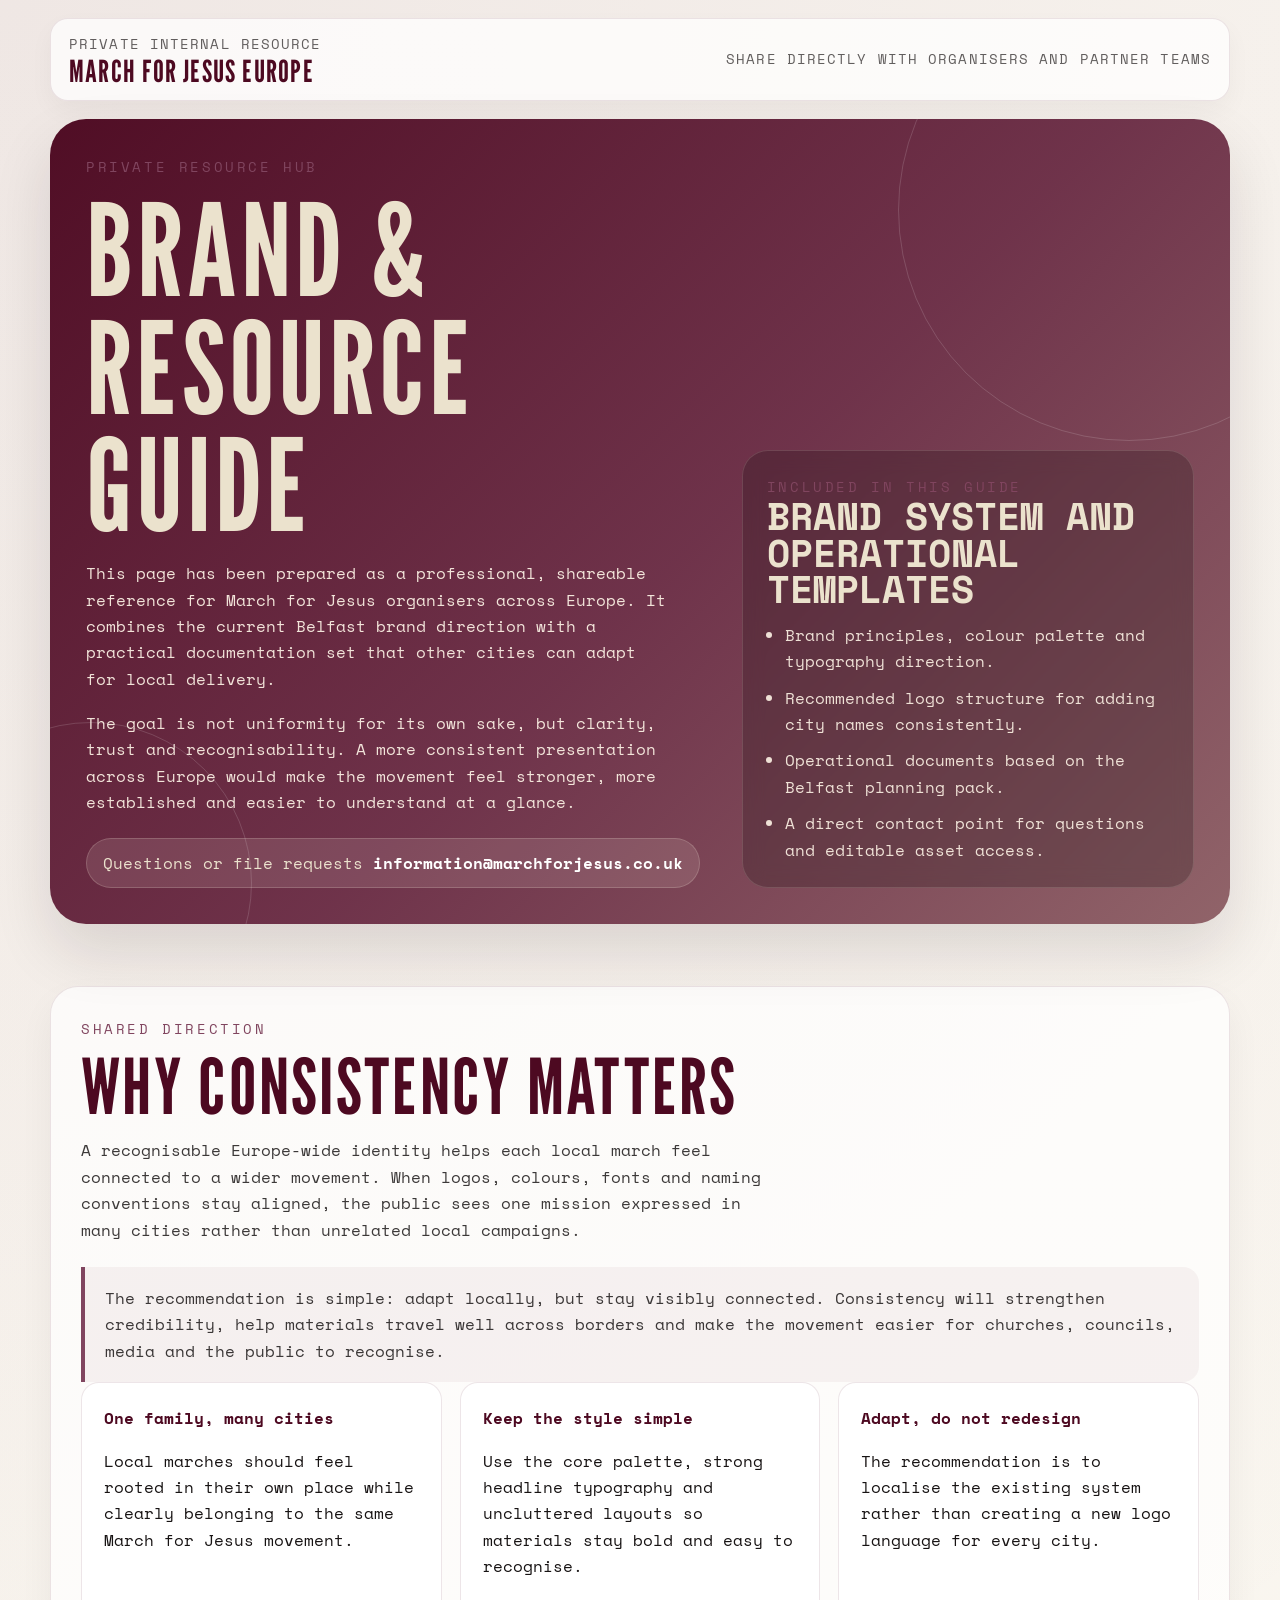
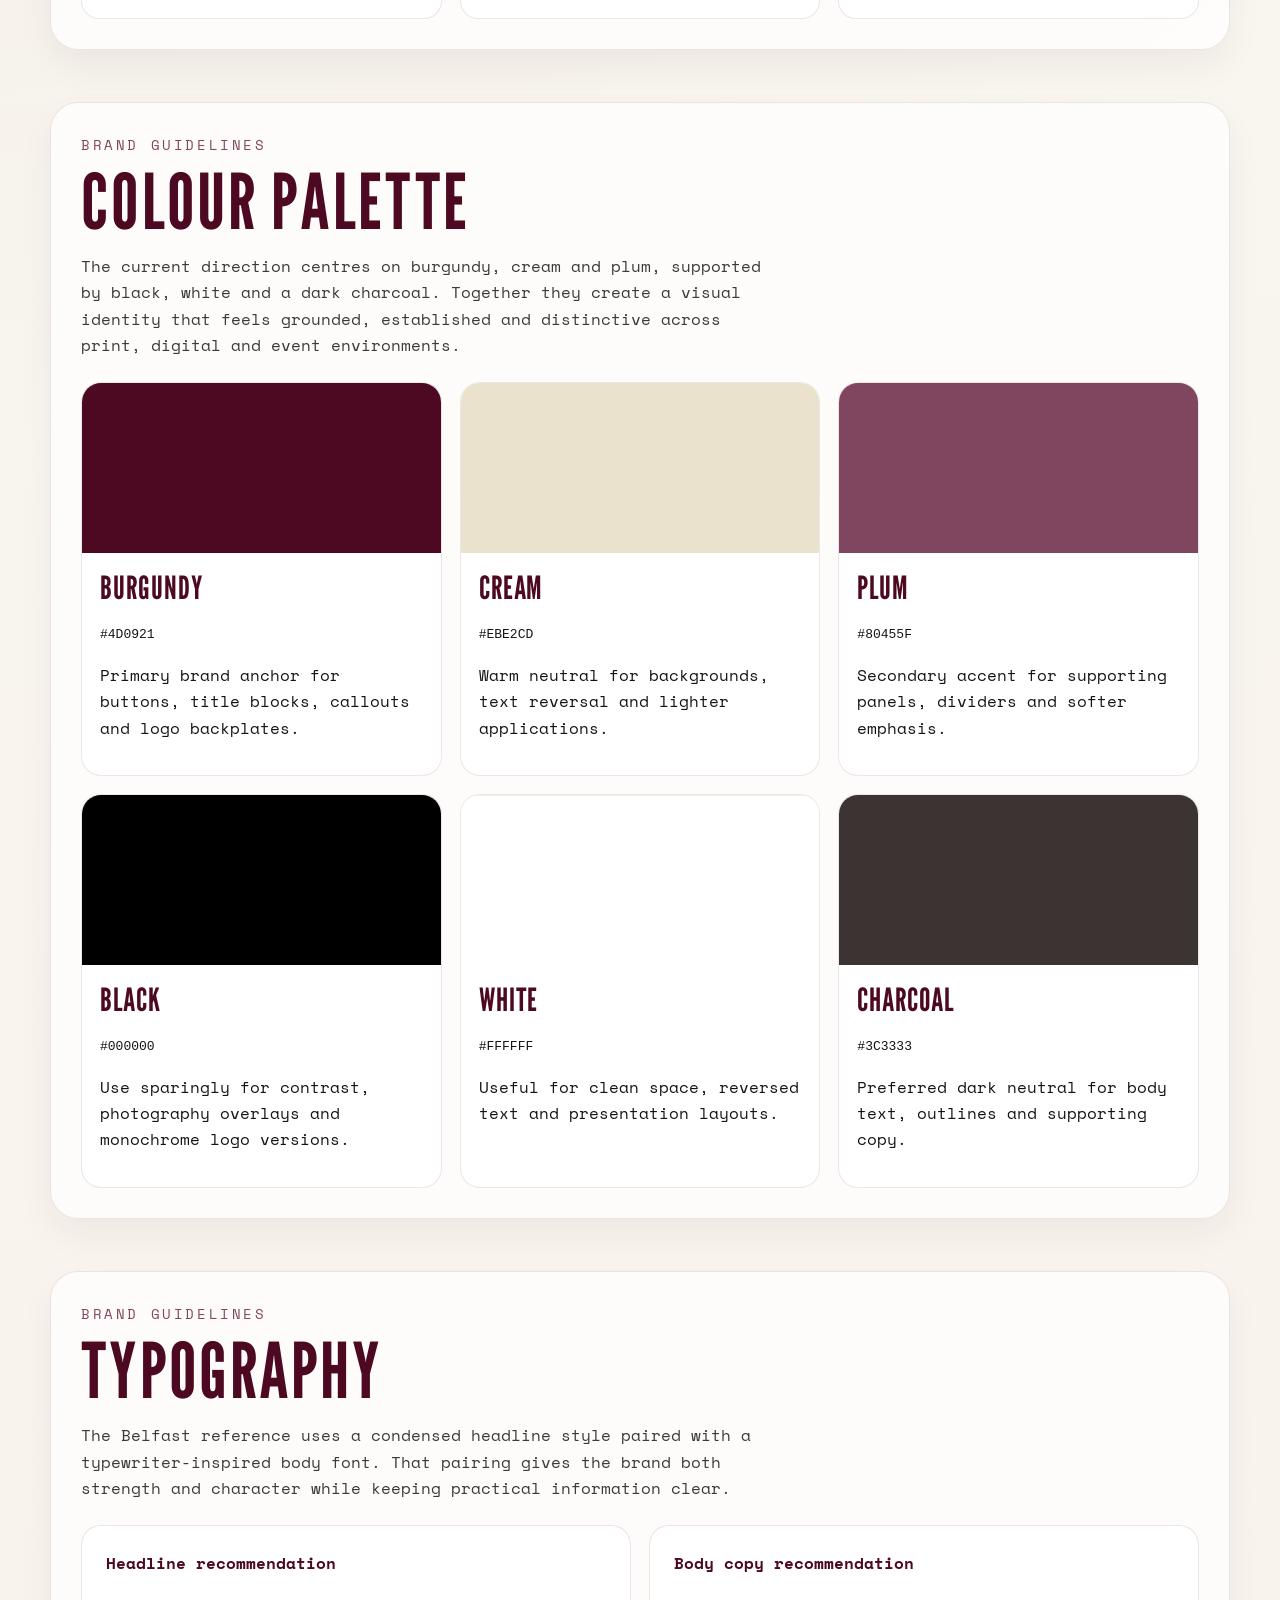
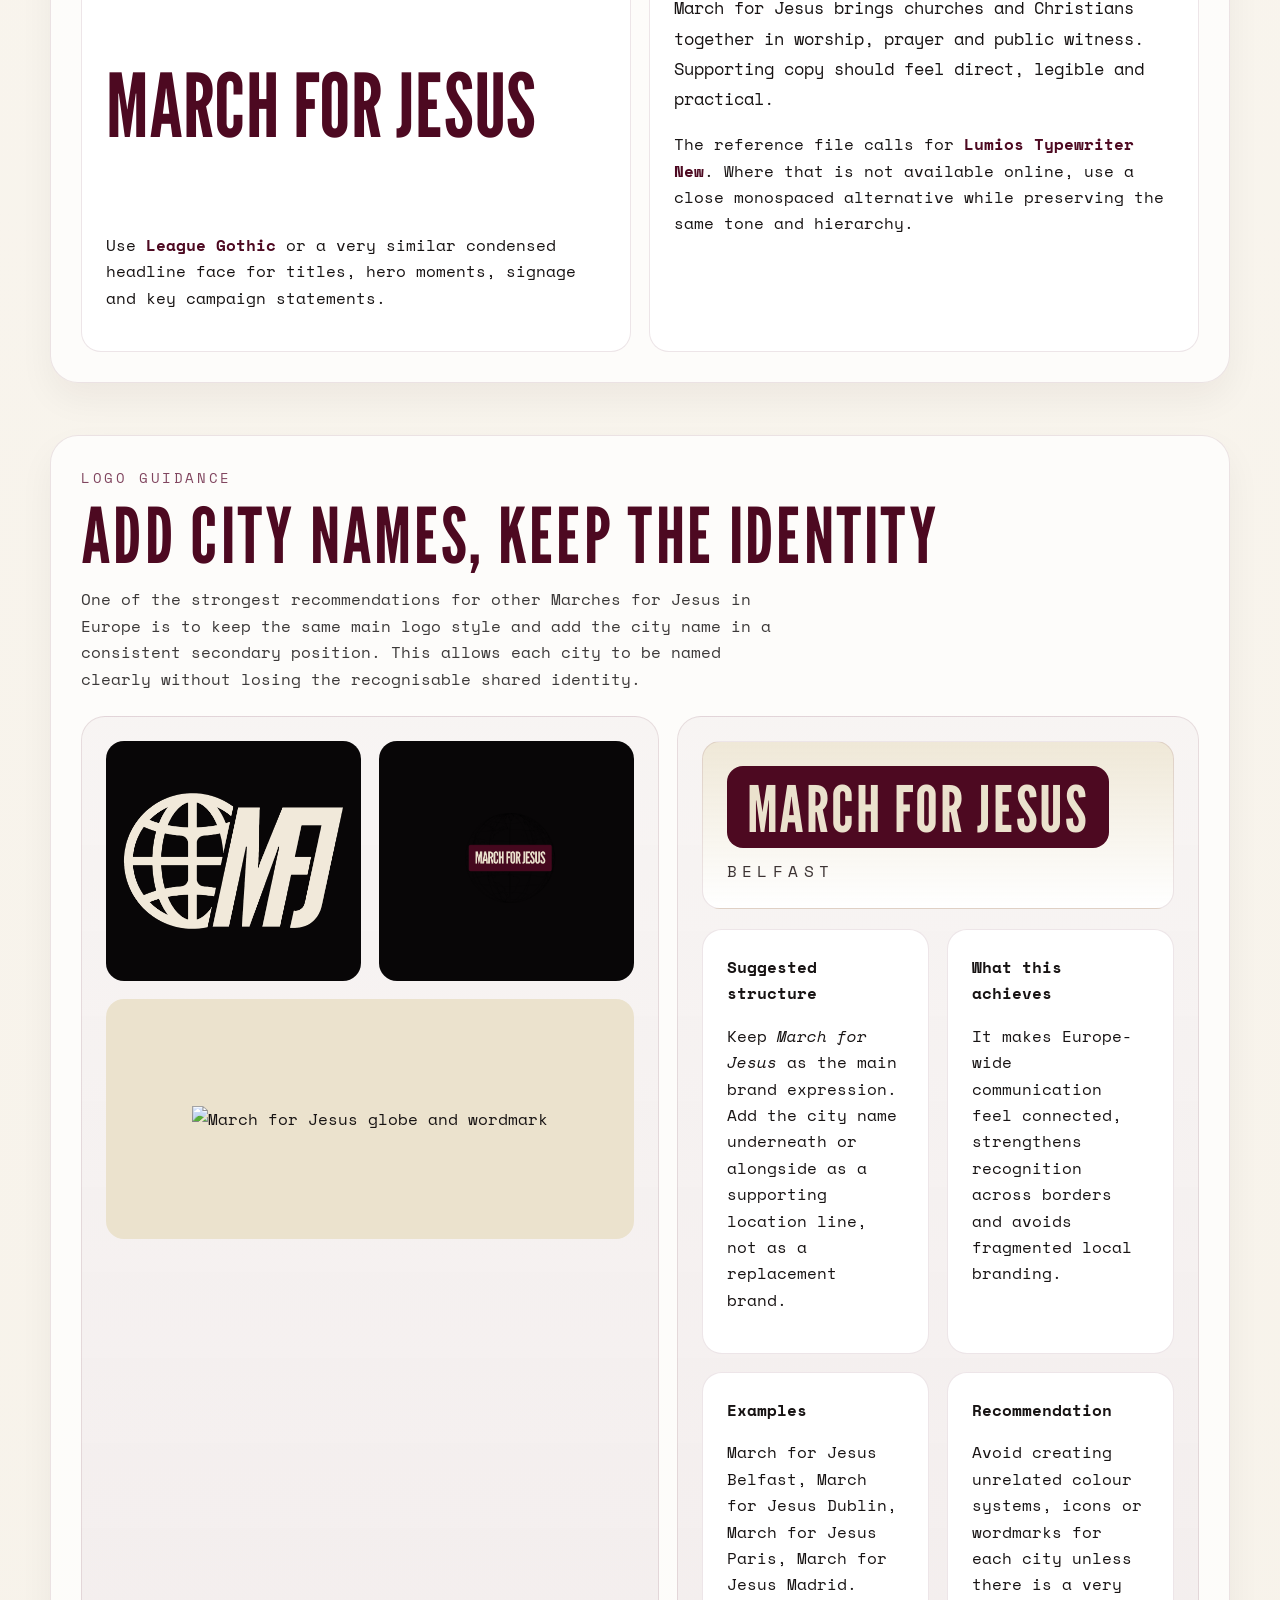
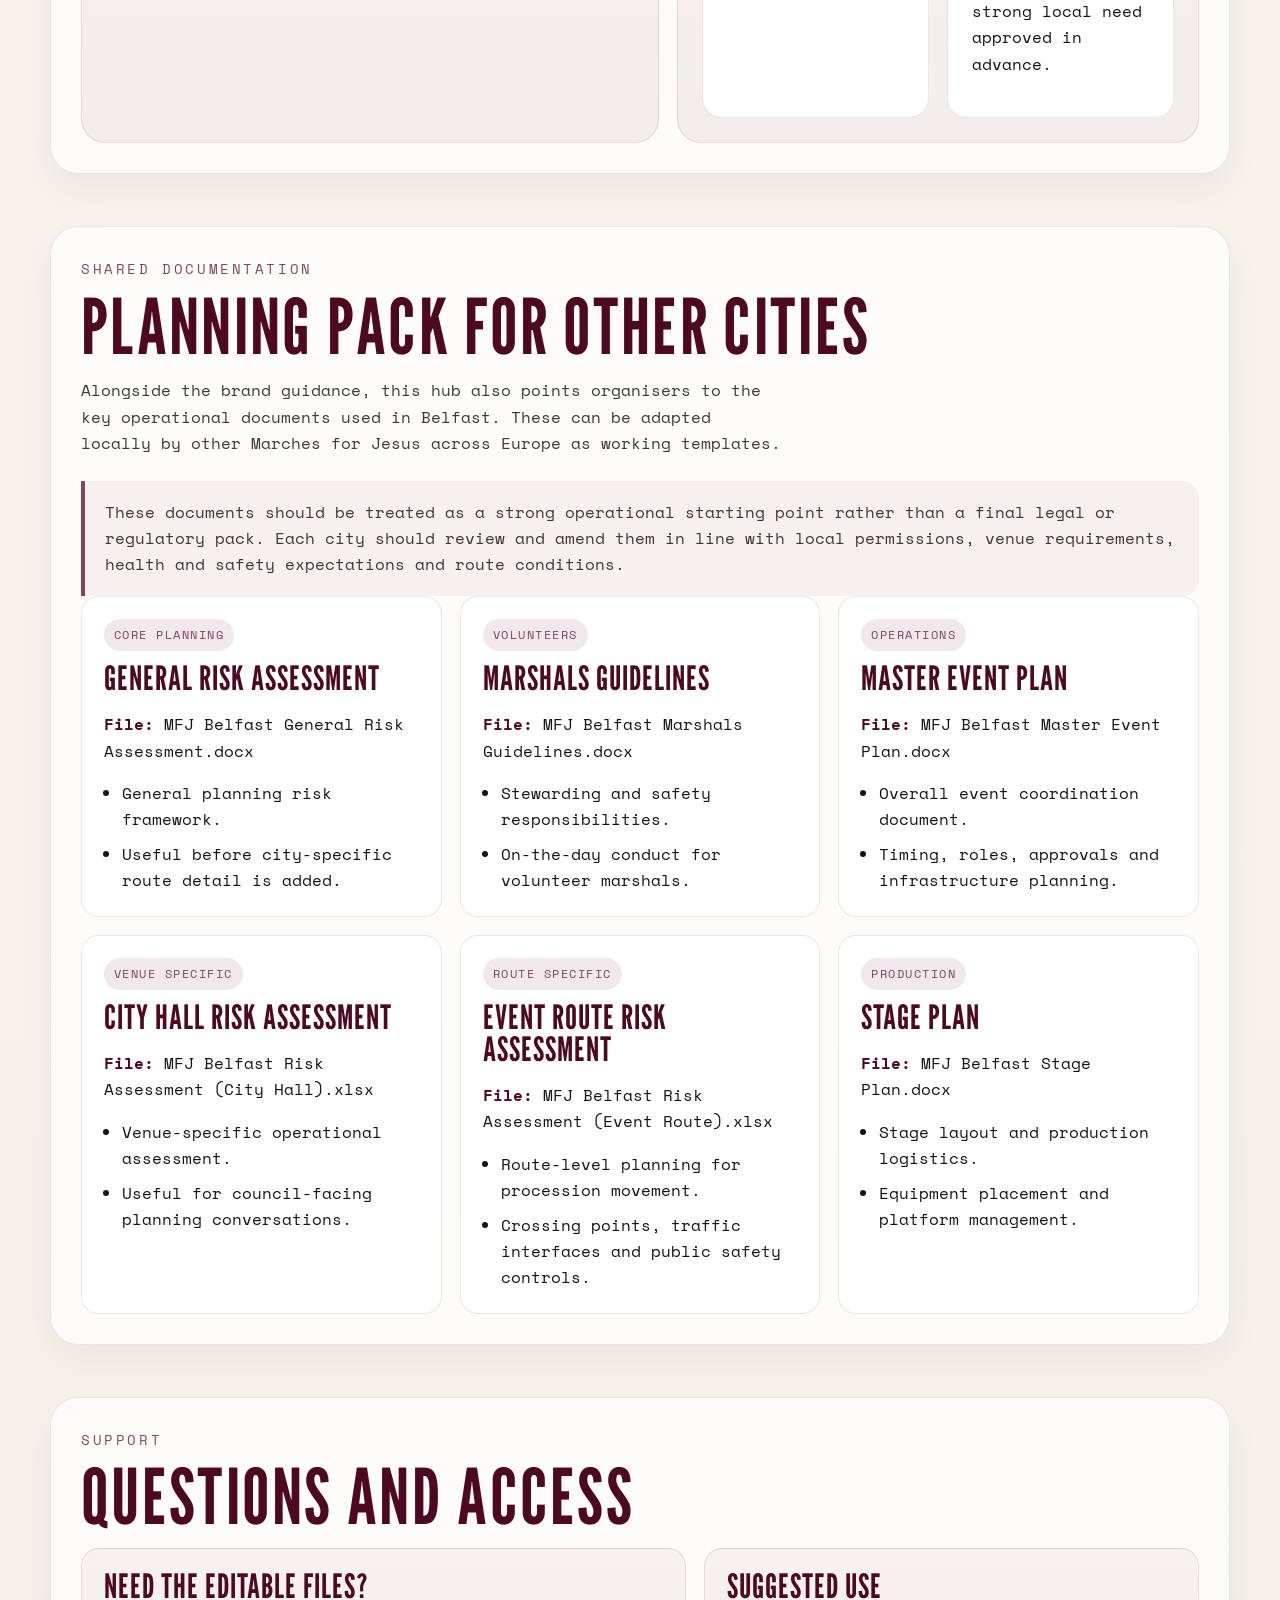
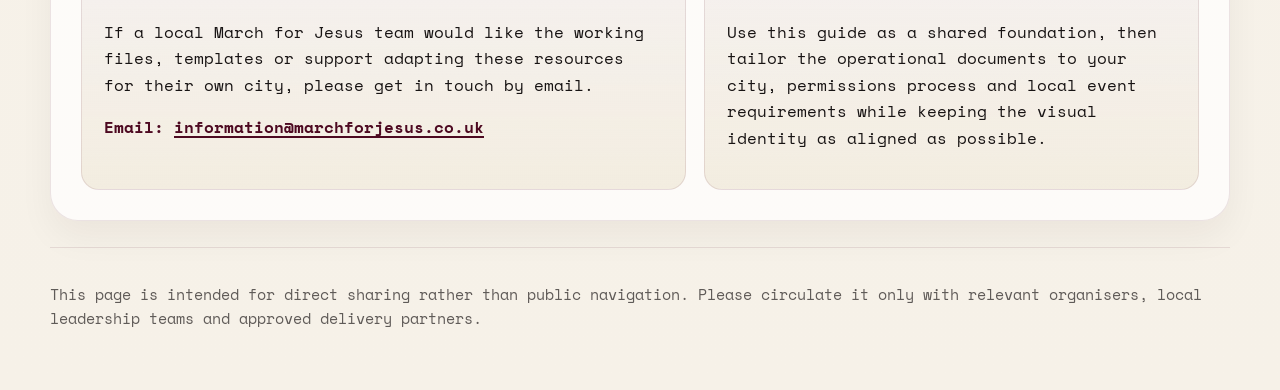
==== shared-europe-brand-pack-x7h3/index.html @ f46e5983 "Add private Europe brand resource guide" ====
<!DOCTYPE html>
<html lang="en">
<head>
<meta charset="UTF-8">
<meta name="viewport" content="width=device-width, initial-scale=1.0">
<title>March for Jesus Europe Brand &amp; Resource Guide</title>
<meta name="robots" content="noindex, nofollow, noarchive, nosnippet, noimageindex, max-image-preview:none">
<meta name="googlebot" content="noindex, nofollow, noarchive, nosnippet, noimageindex, max-image-preview:none">
<meta name="description" content="Private March for Jesus Europe brand guidelines and shared operational resources.">
<meta name="referrer" content="no-referrer">
<link rel="preconnect" href="https://fonts.googleapis.com">
<link rel="preconnect" href="https://fonts.gstatic.com" crossorigin>
<link href="https://fonts.googleapis.com/css2?family=League+Gothic&family=Space+Mono:wght@400;700&display=swap" rel="stylesheet">
<style>
  :root {
    --burgundy: #4D0921;
    --cream: #ebe2cd;
    --plum: #80455f;
    --charcoal: #3c3333;
    --paper: #f6f1e8;
    --ink: #171313;
    --white: #ffffff;
    --line: rgba(77, 9, 33, 0.1);
    --shadow: 0 28px 60px rgba(34, 18, 22, 0.12);
    --radius-lg: 28px;
    --radius-md: 18px;
    --radius-sm: 12px;
    --max-width: 1180px;
  }

  * {
    box-sizing: border-box;
  }

  html {
    scroll-behavior: smooth;
  }

  body {
    margin: 0;
    font-family: "Space Mono", monospace;
    background:
      radial-gradient(circle at top left, rgba(128, 69, 95, 0.09), transparent 30%),
      linear-gradient(180deg, #faf7f1 0%, var(--paper) 100%);
    color: var(--ink);
    line-height: 1.65;
  }

  .topbar {
    padding: 18px 0 0;
  }

  .topbar-inner {
    display: flex;
    justify-content: space-between;
    align-items: center;
    gap: 16px;
    padding: 14px 18px;
    border: 1px solid var(--line);
    border-radius: 18px;
    background: rgba(255, 255, 255, 0.74);
    box-shadow: 0 10px 24px rgba(34, 18, 22, 0.04);
  }

  .topbar-title {
    font-family: "League Gothic", sans-serif;
    font-size: 1.9rem;
    letter-spacing: 0.04em;
    text-transform: uppercase;
    color: var(--burgundy);
    line-height: 1;
  }

  .topbar-note {
    font-size: 0.86rem;
    color: rgba(23, 19, 19, 0.68);
    text-transform: uppercase;
    letter-spacing: 0.08em;
  }

  img {
    display: block;
    max-width: 100%;
  }

  a {
    color: inherit;
  }

  .page-shell {
    width: min(calc(100% - 32px), var(--max-width));
    margin: 0 auto;
  }

  .eyebrow,
  .section-label {
    font-size: 0.9rem;
    text-transform: uppercase;
    letter-spacing: 0.18em;
    color: var(--plum);
  }

  .hero {
    padding: 18px 0 36px;
  }

  .hero-card {
    position: relative;
    overflow: hidden;
    border-radius: 36px;
    padding: 36px;
    min-height: 500px;
    background:
      linear-gradient(135deg, rgba(77, 9, 33, 0.98) 0%, rgba(104, 41, 66, 0.95) 54%, rgba(188, 164, 140, 0.88) 170%);
    box-shadow: var(--shadow);
    color: var(--cream);
  }

  .hero-card::before,
  .hero-card::after {
    content: "";
    position: absolute;
    border-radius: 999px;
    border: 1px solid rgba(255, 255, 255, 0.15);
    pointer-events: none;
  }

  .hero-card::before {
    width: 460px;
    height: 460px;
    right: -130px;
    top: -140px;
  }

  .hero-card::after {
    width: 320px;
    height: 320px;
    left: -120px;
    bottom: -120px;
  }

  .hero-grid {
    position: relative;
    z-index: 1;
    display: grid;
    grid-template-columns: 1.25fr 0.9fr;
    gap: 28px;
    align-items: end;
  }

  .hero-copy h1,
  .section-heading,
  .logo-example-wordmark,
  .swatch strong,
  .resource-card h3,
  .contact-box h3 {
    font-family: "League Gothic", sans-serif;
    font-weight: 400;
    letter-spacing: 0.03em;
  }

  .hero-copy h1 {
    margin: 12px 0 16px;
    font-size: clamp(4rem, 10vw, 8rem);
    line-height: 0.92;
    text-transform: uppercase;
  }

  .hero-copy p {
    max-width: 58ch;
    margin: 0 0 18px;
    font-size: 1rem;
    color: rgba(251, 240, 227, 0.94);
  }

  .hero-actions {
    display: flex;
    flex-wrap: wrap;
    gap: 12px;
    margin-top: 22px;
  }

  .hero-note {
    display: inline-flex;
    align-items: center;
    gap: 10px;
    padding: 11px 16px;
    border-radius: 999px;
    background: rgba(251, 240, 227, 0.12);
    border: 1px solid rgba(251, 240, 227, 0.18);
    color: var(--cream);
    text-decoration: none;
  }

  .hero-note strong {
    color: var(--white);
  }

  .hero-panel {
    background: rgba(16, 10, 12, 0.22);
    border: 1px solid rgba(251, 240, 227, 0.14);
    border-radius: 26px;
    padding: 24px;
    backdrop-filter: blur(10px);
  }

  .hero-panel h2 {
    margin: 0 0 14px;
    font-size: 2.4rem;
    line-height: 0.95;
    text-transform: uppercase;
  }

  .hero-panel ul {
    margin: 0;
    padding-left: 18px;
  }

  .hero-panel li + li {
    margin-top: 10px;
  }

  .hero-panel li {
    color: rgba(251, 240, 227, 0.92);
  }

  .content-section {
    padding: 26px 0;
  }

  .section-frame {
    background: rgba(255, 255, 255, 0.72);
    border: 1px solid var(--line);
    border-radius: var(--radius-lg);
    box-shadow: 0 16px 35px rgba(34, 18, 22, 0.05);
    padding: 30px;
  }

  .section-heading {
    margin: 10px 0 16px;
    font-size: clamp(2.6rem, 6vw, 4.8rem);
    line-height: 0.92;
    color: var(--burgundy);
    text-transform: uppercase;
  }

  .section-intro {
    max-width: 70ch;
    margin: 0 0 24px;
    color: rgba(23, 19, 19, 0.84);
  }

  .section-summary {
    margin-top: 16px;
    padding: 18px 20px;
    border-left: 4px solid var(--plum);
    border-radius: 0 16px 16px 0;
    background: rgba(128, 69, 95, 0.06);
    color: rgba(23, 19, 19, 0.84);
  }

  .principles-grid,
  .palette-grid,
  .logos-grid,
  .resource-grid,
  .contact-grid {
    display: grid;
    gap: 18px;
  }

  .principles-grid {
    grid-template-columns: repeat(3, minmax(0, 1fr));
  }

  .principle-card,
  .resource-card,
  .contact-box {
    border-radius: var(--radius-md);
    padding: 22px;
    background: var(--white);
    border: 1px solid var(--line);
  }

  .principle-card strong,
  .type-card strong,
  .resource-card p strong,
  .contact-box strong {
    color: var(--burgundy);
  }

  .palette-grid {
    grid-template-columns: repeat(3, minmax(0, 1fr));
  }

  .swatch {
    overflow: hidden;
    border-radius: 20px;
    border: 1px solid var(--line);
    background: var(--white);
  }

  .swatch-sample {
    min-height: 170px;
  }

  .swatch-copy {
    padding: 18px;
  }

  .swatch strong {
    display: block;
    font-size: 2rem;
    line-height: 1;
    text-transform: uppercase;
    color: var(--burgundy);
    margin-bottom: 10px;
  }

  .type-grid,
  .city-grid {
    display: grid;
    gap: 18px;
    grid-template-columns: repeat(2, minmax(0, 1fr));
  }

  .type-card,
  .city-card {
    border-radius: 20px;
    padding: 24px;
    background: var(--white);
    border: 1px solid var(--line);
  }

  .display-preview {
    font-family: "League Gothic", sans-serif;
    font-size: clamp(3rem, 8vw, 5.5rem);
    line-height: 0.9;
    text-transform: uppercase;
    color: var(--burgundy);
  }

  .body-preview {
    font-size: 1.05rem;
    line-height: 1.8;
  }

  .logos-grid {
    grid-template-columns: 1.05fr 0.95fr;
    align-items: stretch;
  }

  .logo-card,
  .logo-guidance {
    border-radius: 24px;
    padding: 24px;
    background: linear-gradient(180deg, rgba(77, 9, 33, 0.03), rgba(128, 69, 95, 0.08));
    border: 1px solid var(--line);
  }

  .logo-showcase {
    display: grid;
    gap: 18px;
    grid-template-columns: repeat(2, minmax(0, 1fr));
  }

  .logo-sample {
    border-radius: 18px;
    padding: 16px;
    min-height: 240px;
    display: flex;
    align-items: center;
    justify-content: center;
  }

  .logo-sample.dark {
    background: #080607;
  }

  .logo-sample.light {
    background: var(--cream);
  }

  .city-lockup {
    border-radius: 18px;
    padding: 24px;
    background:
      linear-gradient(180deg, rgba(235, 226, 205, 0.8), rgba(255, 255, 255, 0.9)),
      var(--white);
    border: 1px solid var(--line);
  }

  .logo-example-wordmark {
    display: inline-block;
    padding: 14px 20px 10px;
    border-radius: 16px;
    background: var(--burgundy);
    color: var(--cream);
    font-size: clamp(2.5rem, 5vw, 4.2rem);
    line-height: 0.9;
    text-transform: uppercase;
  }

  .logo-example-city {
    margin-top: 10px;
    font-size: 1rem;
    text-transform: uppercase;
    letter-spacing: 0.34em;
    color: var(--charcoal);
  }

  .city-grid {
    margin-top: 20px;
  }

  .city-card strong {
    display: block;
    margin-bottom: 10px;
  }

  .resource-grid {
    grid-template-columns: repeat(3, minmax(0, 1fr));
  }

  .resource-card h3,
  .contact-box h3 {
    margin: 0 0 12px;
    font-size: 2.1rem;
    line-height: 0.95;
    text-transform: uppercase;
    color: var(--burgundy);
  }

  .resource-tag {
    display: inline-block;
    margin-bottom: 12px;
    padding: 6px 10px;
    border-radius: 999px;
    background: rgba(128, 69, 95, 0.12);
    color: var(--plum);
    font-size: 0.78rem;
    text-transform: uppercase;
    letter-spacing: 0.12em;
  }

  .resource-list {
    margin: 0;
    padding-left: 18px;
  }

  .resource-list li + li {
    margin-top: 8px;
  }

  .contact-grid {
    grid-template-columns: 1.1fr 0.9fr;
  }

  .contact-box {
    background: linear-gradient(180deg, rgba(77, 9, 33, 0.04), rgba(235, 226, 205, 0.56));
  }

  .contact-box a {
    color: var(--burgundy);
    font-weight: 700;
    text-decoration-thickness: 2px;
    text-underline-offset: 3px;
  }

  .footer-note {
    padding: 0 0 44px;
    color: rgba(23, 19, 19, 0.68);
    font-size: 0.92rem;
  }

  .footer-note .page-shell {
    border-top: 1px solid var(--line);
    padding-top: 20px;
  }

  @media (max-width: 980px) {
    .hero-grid,
    .principles-grid,
    .palette-grid,
    .type-grid,
    .logos-grid,
    .resource-grid,
    .contact-grid {
      grid-template-columns: 1fr;
    }

    .logo-showcase {
      grid-template-columns: 1fr;
    }
  }

  @media (max-width: 640px) {
    .topbar-inner {
      align-items: flex-start;
      flex-direction: column;
    }

    .hero {
      padding-top: 14px;
    }

    .hero-card,
    .section-frame {
      padding: 22px;
    }

    .hero-card {
      min-height: auto;
    }

    .city-grid {
      grid-template-columns: 1fr;
    }
  }
</style>
</head>
<body>
<main>
  <section class="topbar">
    <div class="page-shell">
      <div class="topbar-inner">
        <div>
          <div class="topbar-note">Private internal resource</div>
          <div class="topbar-title">March for Jesus Europe</div>
        </div>
        <div class="topbar-note">Share directly with organisers and partner teams</div>
      </div>
    </div>
  </section>

  <section class="hero">
    <div class="page-shell">
      <div class="hero-card">
        <div class="hero-grid">
          <div class="hero-copy">
            <div class="eyebrow">Private Resource Hub</div>
            <h1>Brand &amp; Resource Guide</h1>
            <p>This page has been prepared as a professional, shareable reference for March for Jesus organisers across Europe. It combines the current Belfast brand direction with a practical documentation set that other cities can adapt for local delivery.</p>
            <p>The goal is not uniformity for its own sake, but clarity, trust and recognisability. A more consistent presentation across Europe would make the movement feel stronger, more established and easier to understand at a glance.</p>
            <div class="hero-actions">
              <a class="hero-note" href="mailto:information@marchforjesus.co.uk">
                <span>Questions or file requests</span>
                <strong>information@marchforjesus.co.uk</strong>
              </a>
            </div>
          </div>
          <aside class="hero-panel">
            <div class="section-label">Included in this guide</div>
            <h2>Brand system and operational templates</h2>
            <ul>
              <li>Brand principles, colour palette and typography direction.</li>
              <li>Recommended logo structure for adding city names consistently.</li>
              <li>Operational documents based on the Belfast planning pack.</li>
              <li>A direct contact point for questions and editable asset access.</li>
            </ul>
          </aside>
        </div>
      </div>
    </div>
  </section>

  <section class="content-section">
    <div class="page-shell">
      <div class="section-frame">
        <div class="section-label">Shared Direction</div>
        <h2 class="section-heading">Why consistency matters</h2>
        <p class="section-intro">A recognisable Europe-wide identity helps each local march feel connected to a wider movement. When logos, colours, fonts and naming conventions stay aligned, the public sees one mission expressed in many cities rather than unrelated local campaigns.</p>
        <div class="section-summary">The recommendation is simple: adapt locally, but stay visibly connected. Consistency will strengthen credibility, help materials travel well across borders and make the movement easier for churches, councils, media and the public to recognise.</div>
        <div class="principles-grid">
          <article class="principle-card">
            <strong>One family, many cities</strong>
            <p>Local marches should feel rooted in their own place while clearly belonging to the same March for Jesus movement.</p>
          </article>
          <article class="principle-card">
            <strong>Keep the style simple</strong>
            <p>Use the core palette, strong headline typography and uncluttered layouts so materials stay bold and easy to recognise.</p>
          </article>
          <article class="principle-card">
            <strong>Adapt, do not redesign</strong>
            <p>The recommendation is to localise the existing system rather than creating a new logo language for every city.</p>
          </article>
        </div>
      </div>
    </div>
  </section>

  <section class="content-section">
    <div class="page-shell">
      <div class="section-frame">
        <div class="section-label">Brand Guidelines</div>
        <h2 class="section-heading">Colour palette</h2>
        <p class="section-intro">The current direction centres on burgundy, cream and plum, supported by black, white and a dark charcoal. Together they create a visual identity that feels grounded, established and distinctive across print, digital and event environments.</p>
        <div class="palette-grid">
          <article class="swatch">
            <div class="swatch-sample" style="background:#4D0921;"></div>
            <div class="swatch-copy">
              <strong>Burgundy</strong>
              <p><code>#4D0921</code></p>
              <p>Primary brand anchor for buttons, title blocks, callouts and logo backplates.</p>
            </div>
          </article>
          <article class="swatch">
            <div class="swatch-sample" style="background:#EBE2CD;"></div>
            <div class="swatch-copy">
              <strong>Cream</strong>
              <p><code>#EBE2CD</code></p>
              <p>Warm neutral for backgrounds, text reversal and lighter applications.</p>
            </div>
          </article>
          <article class="swatch">
            <div class="swatch-sample" style="background:#80455F;"></div>
            <div class="swatch-copy">
              <strong>Plum</strong>
              <p><code>#80455F</code></p>
              <p>Secondary accent for supporting panels, dividers and softer emphasis.</p>
            </div>
          </article>
          <article class="swatch">
            <div class="swatch-sample" style="background:#000000;"></div>
            <div class="swatch-copy">
              <strong>Black</strong>
              <p><code>#000000</code></p>
              <p>Use sparingly for contrast, photography overlays and monochrome logo versions.</p>
            </div>
          </article>
          <article class="swatch">
            <div class="swatch-sample" style="background:#FFFFFF; border-top:1px solid rgba(77,9,33,0.08);"></div>
            <div class="swatch-copy">
              <strong>White</strong>
              <p><code>#FFFFFF</code></p>
              <p>Useful for clean space, reversed text and presentation layouts.</p>
            </div>
          </article>
          <article class="swatch">
            <div class="swatch-sample" style="background:#3C3333;"></div>
            <div class="swatch-copy">
              <strong>Charcoal</strong>
              <p><code>#3C3333</code></p>
              <p>Preferred dark neutral for body text, outlines and supporting copy.</p>
            </div>
          </article>
        </div>
      </div>
    </div>
  </section>

  <section class="content-section">
    <div class="page-shell">
      <div class="section-frame">
        <div class="section-label">Brand Guidelines</div>
        <h2 class="section-heading">Typography</h2>
        <p class="section-intro">The Belfast reference uses a condensed headline style paired with a typewriter-inspired body font. That pairing gives the brand both strength and character while keeping practical information clear.</p>
        <div class="type-grid">
          <article class="type-card">
            <strong>Headline recommendation</strong>
            <p class="display-preview">March For Jesus</p>
            <p>Use <strong>League Gothic</strong> or a very similar condensed headline face for titles, hero moments, signage and key campaign statements.</p>
          </article>
          <article class="type-card">
            <strong>Body copy recommendation</strong>
            <p class="body-preview">March for Jesus brings churches and Christians together in worship, prayer and public witness. Supporting copy should feel direct, legible and practical.</p>
            <p>The reference file calls for <strong>Lumios Typewriter New</strong>. Where that is not available online, use a close monospaced alternative while preserving the same tone and hierarchy.</p>
          </article>
        </div>
      </div>
    </div>
  </section>

  <section class="content-section">
    <div class="page-shell">
      <div class="section-frame">
        <div class="section-label">Logo Guidance</div>
        <h2 class="section-heading">Add city names, keep the identity</h2>
        <p class="section-intro">One of the strongest recommendations for other Marches for Jesus in Europe is to keep the same main logo style and add the city name in a consistent secondary position. This allows each city to be named clearly without losing the recognisable shared identity.</p>
        <div class="logos-grid">
          <div class="logo-card">
            <div class="logo-showcase">
              <div class="logo-sample dark">
                <img src="../images/Stacked logo.png" alt="MFJ globe mark on dark background">
              </div>
              <div class="logo-sample dark">
                <img src="../images/mfj/mfj logo.png.png" alt="March for Jesus wordmark on burgundy plate">
              </div>
              <div class="logo-sample light" style="grid-column:1 / -1;">
                <img src="../Logo/March For Jesus 3.png" alt="March for Jesus globe and wordmark">
              </div>
            </div>
          </div>
          <div class="logo-guidance">
            <div class="city-lockup">
              <div class="logo-example-wordmark">March For Jesus</div>
              <div class="logo-example-city">Belfast</div>
            </div>
            <div class="city-grid">
              <div class="city-card">
                <strong>Suggested structure</strong>
                <p>Keep <em>March for Jesus</em> as the main brand expression. Add the city name underneath or alongside as a supporting location line, not as a replacement brand.</p>
              </div>
              <div class="city-card">
                <strong>What this achieves</strong>
                <p>It makes Europe-wide communication feel connected, strengthens recognition across borders and avoids fragmented local branding.</p>
              </div>
              <div class="city-card">
                <strong>Examples</strong>
                <p>March for Jesus Belfast, March for Jesus Dublin, March for Jesus Paris, March for Jesus Madrid.</p>
              </div>
              <div class="city-card">
                <strong>Recommendation</strong>
                <p>Avoid creating unrelated colour systems, icons or wordmarks for each city unless there is a very strong local need approved in advance.</p>
              </div>
            </div>
          </div>
        </div>
      </div>
    </div>
  </section>

  <section class="content-section">
    <div class="page-shell">
      <div class="section-frame">
        <div class="section-label">Shared Documentation</div>
        <h2 class="section-heading">Planning pack for other cities</h2>
        <p class="section-intro">Alongside the brand guidance, this hub also points organisers to the key operational documents used in Belfast. These can be adapted locally by other Marches for Jesus across Europe as working templates.</p>
        <div class="section-summary">These documents should be treated as a strong operational starting point rather than a final legal or regulatory pack. Each city should review and amend them in line with local permissions, venue requirements, health and safety expectations and route conditions.</div>
        <div class="resource-grid">
          <article class="resource-card">
            <div class="resource-tag">Core planning</div>
            <h3>General risk assessment</h3>
            <p><strong>File:</strong> MFJ Belfast General Risk Assessment.docx</p>
            <ul class="resource-list">
              <li>General planning risk framework.</li>
              <li>Useful before city-specific route detail is added.</li>
            </ul>
          </article>
          <article class="resource-card">
            <div class="resource-tag">Volunteers</div>
            <h3>Marshals guidelines</h3>
            <p><strong>File:</strong> MFJ Belfast Marshals Guidelines.docx</p>
            <ul class="resource-list">
              <li>Stewarding and safety responsibilities.</li>
              <li>On-the-day conduct for volunteer marshals.</li>
            </ul>
          </article>
          <article class="resource-card">
            <div class="resource-tag">Operations</div>
            <h3>Master event plan</h3>
            <p><strong>File:</strong> MFJ Belfast Master Event Plan.docx</p>
            <ul class="resource-list">
              <li>Overall event coordination document.</li>
              <li>Timing, roles, approvals and infrastructure planning.</li>
            </ul>
          </article>
          <article class="resource-card">
            <div class="resource-tag">Venue specific</div>
            <h3>City Hall risk assessment</h3>
            <p><strong>File:</strong> MFJ Belfast Risk Assessment (City Hall).xlsx</p>
            <ul class="resource-list">
              <li>Venue-specific operational assessment.</li>
              <li>Useful for council-facing planning conversations.</li>
            </ul>
          </article>
          <article class="resource-card">
            <div class="resource-tag">Route specific</div>
            <h3>Event route risk assessment</h3>
            <p><strong>File:</strong> MFJ Belfast Risk Assessment (Event Route).xlsx</p>
            <ul class="resource-list">
              <li>Route-level planning for procession movement.</li>
              <li>Crossing points, traffic interfaces and public safety controls.</li>
            </ul>
          </article>
          <article class="resource-card">
            <div class="resource-tag">Production</div>
            <h3>Stage plan</h3>
            <p><strong>File:</strong> MFJ Belfast Stage Plan.docx</p>
            <ul class="resource-list">
              <li>Stage layout and production logistics.</li>
              <li>Equipment placement and platform management.</li>
            </ul>
          </article>
        </div>
      </div>
    </div>
  </section>

  <section class="content-section">
    <div class="page-shell">
      <div class="section-frame">
        <div class="section-label">Support</div>
        <h2 class="section-heading">Questions and access</h2>
        <div class="contact-grid">
          <article class="contact-box">
            <h3>Need the editable files?</h3>
            <p>If a local March for Jesus team would like the working files, templates or support adapting these resources for their own city, please get in touch by email.</p>
            <p><strong>Email:</strong> <a href="mailto:information@marchforjesus.co.uk">information@marchforjesus.co.uk</a></p>
          </article>
          <article class="contact-box">
            <h3>Suggested use</h3>
            <p>Use this guide as a shared foundation, then tailor the operational documents to your city, permissions process and local event requirements while keeping the visual identity as aligned as possible.</p>
          </article>
        </div>
      </div>
    </div>
  </section>

  <section class="footer-note">
    <div class="page-shell">
      <p>This page is intended for direct sharing rather than public navigation. Please circulate it only with relevant organisers, local leadership teams and approved delivery partners.</p>
    </div>
  </section>
</main>
</body>
</html>
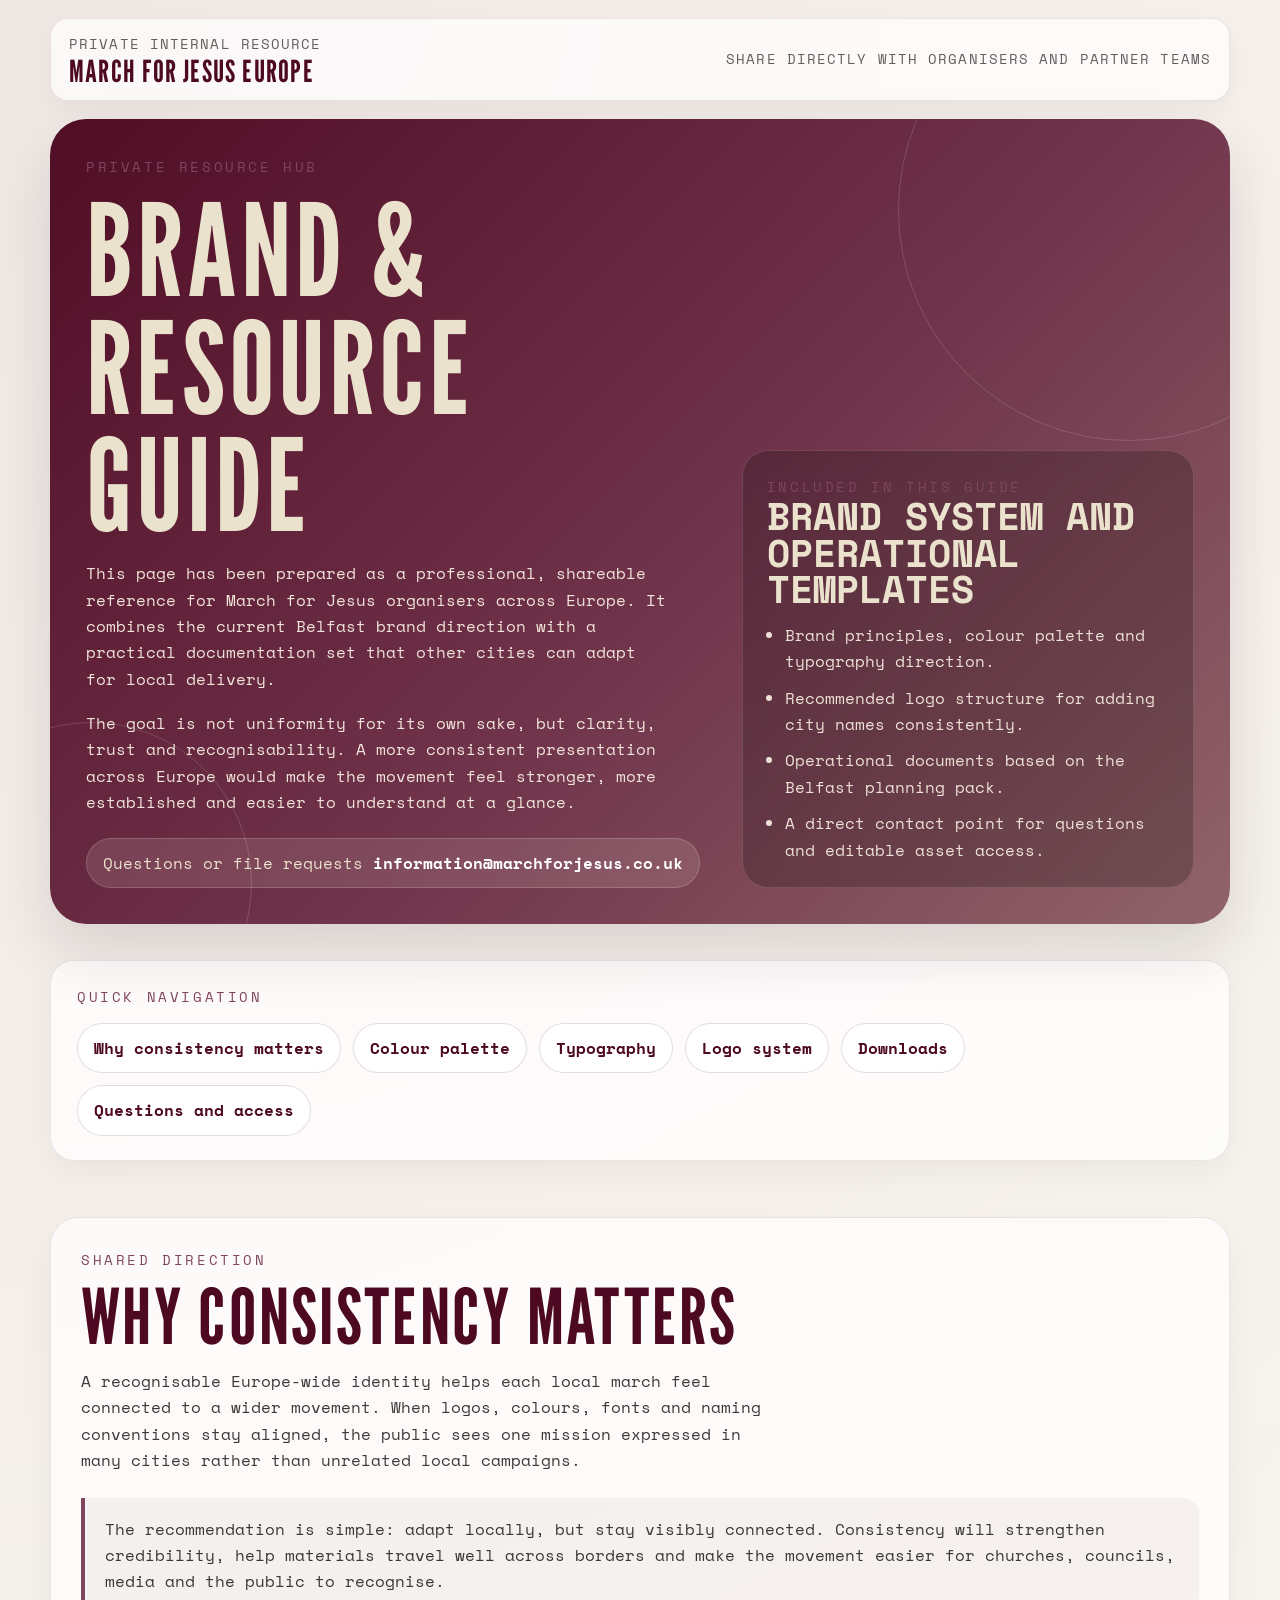
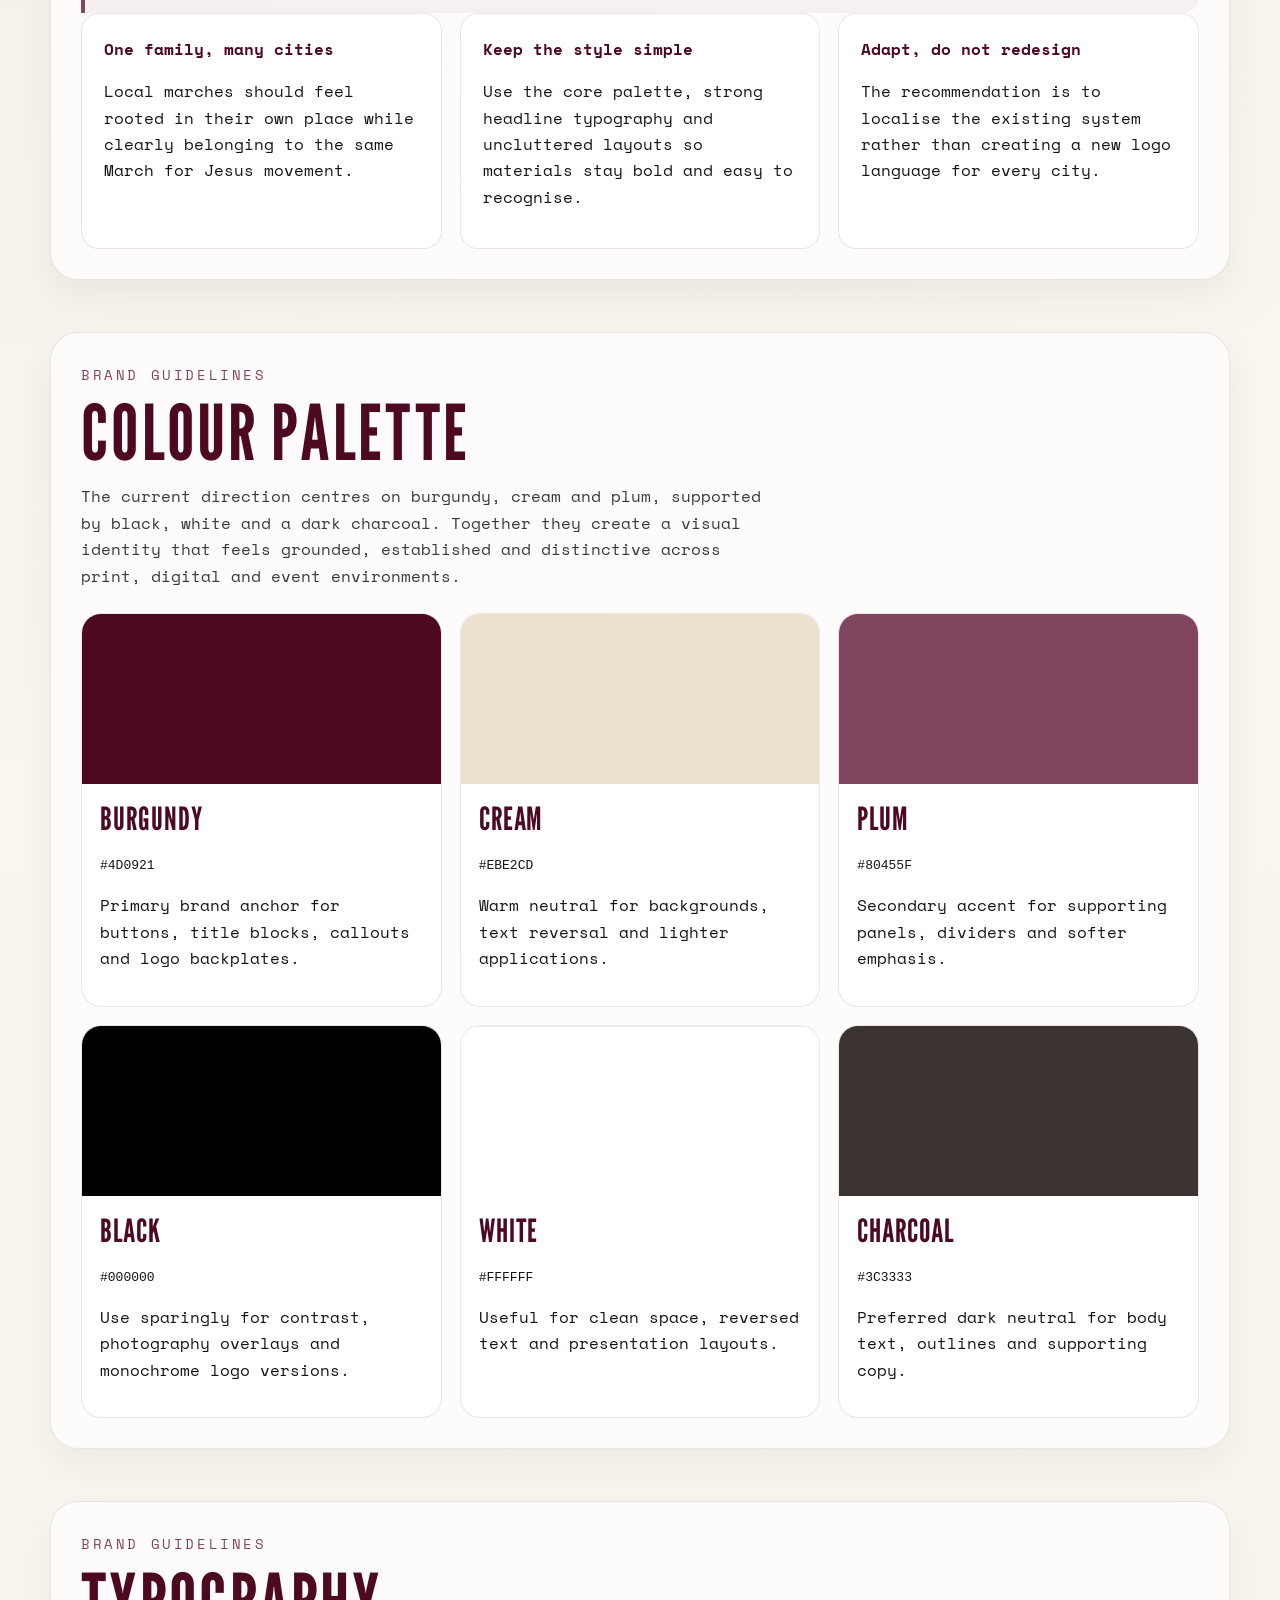
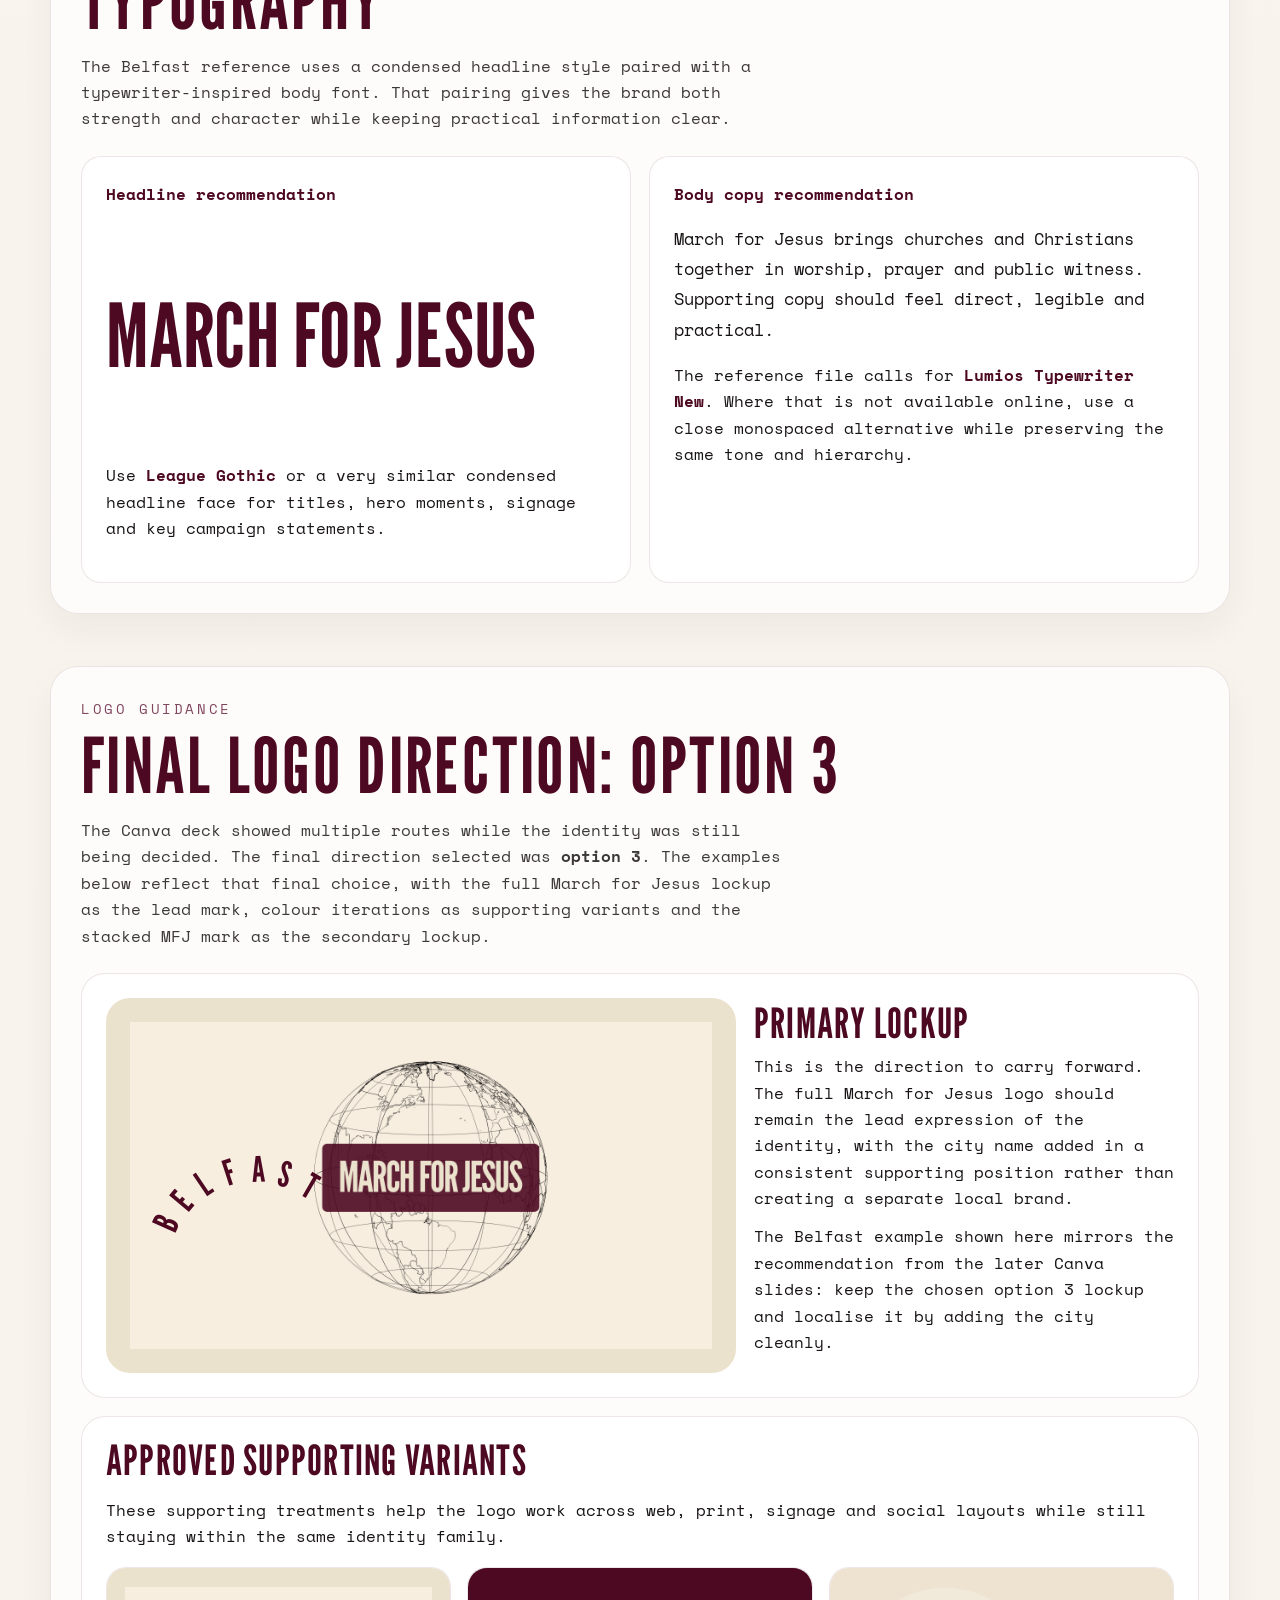
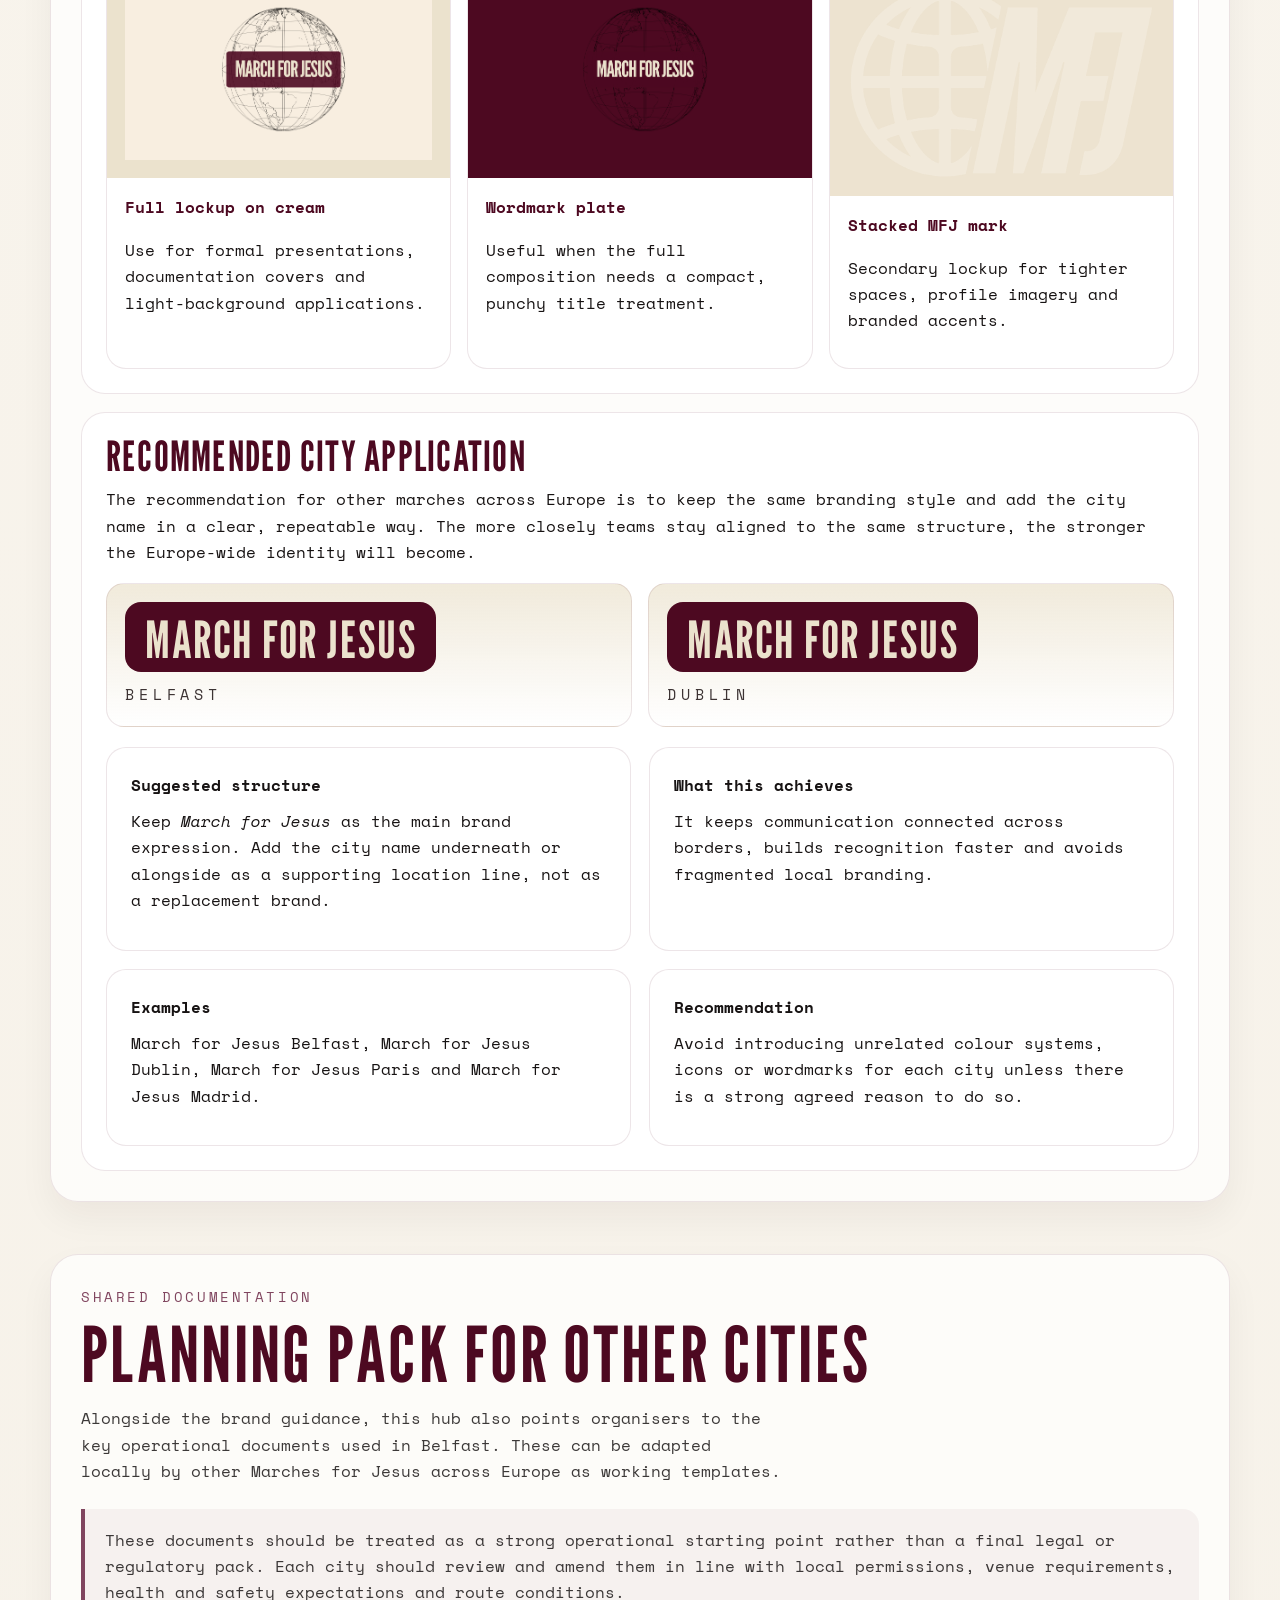
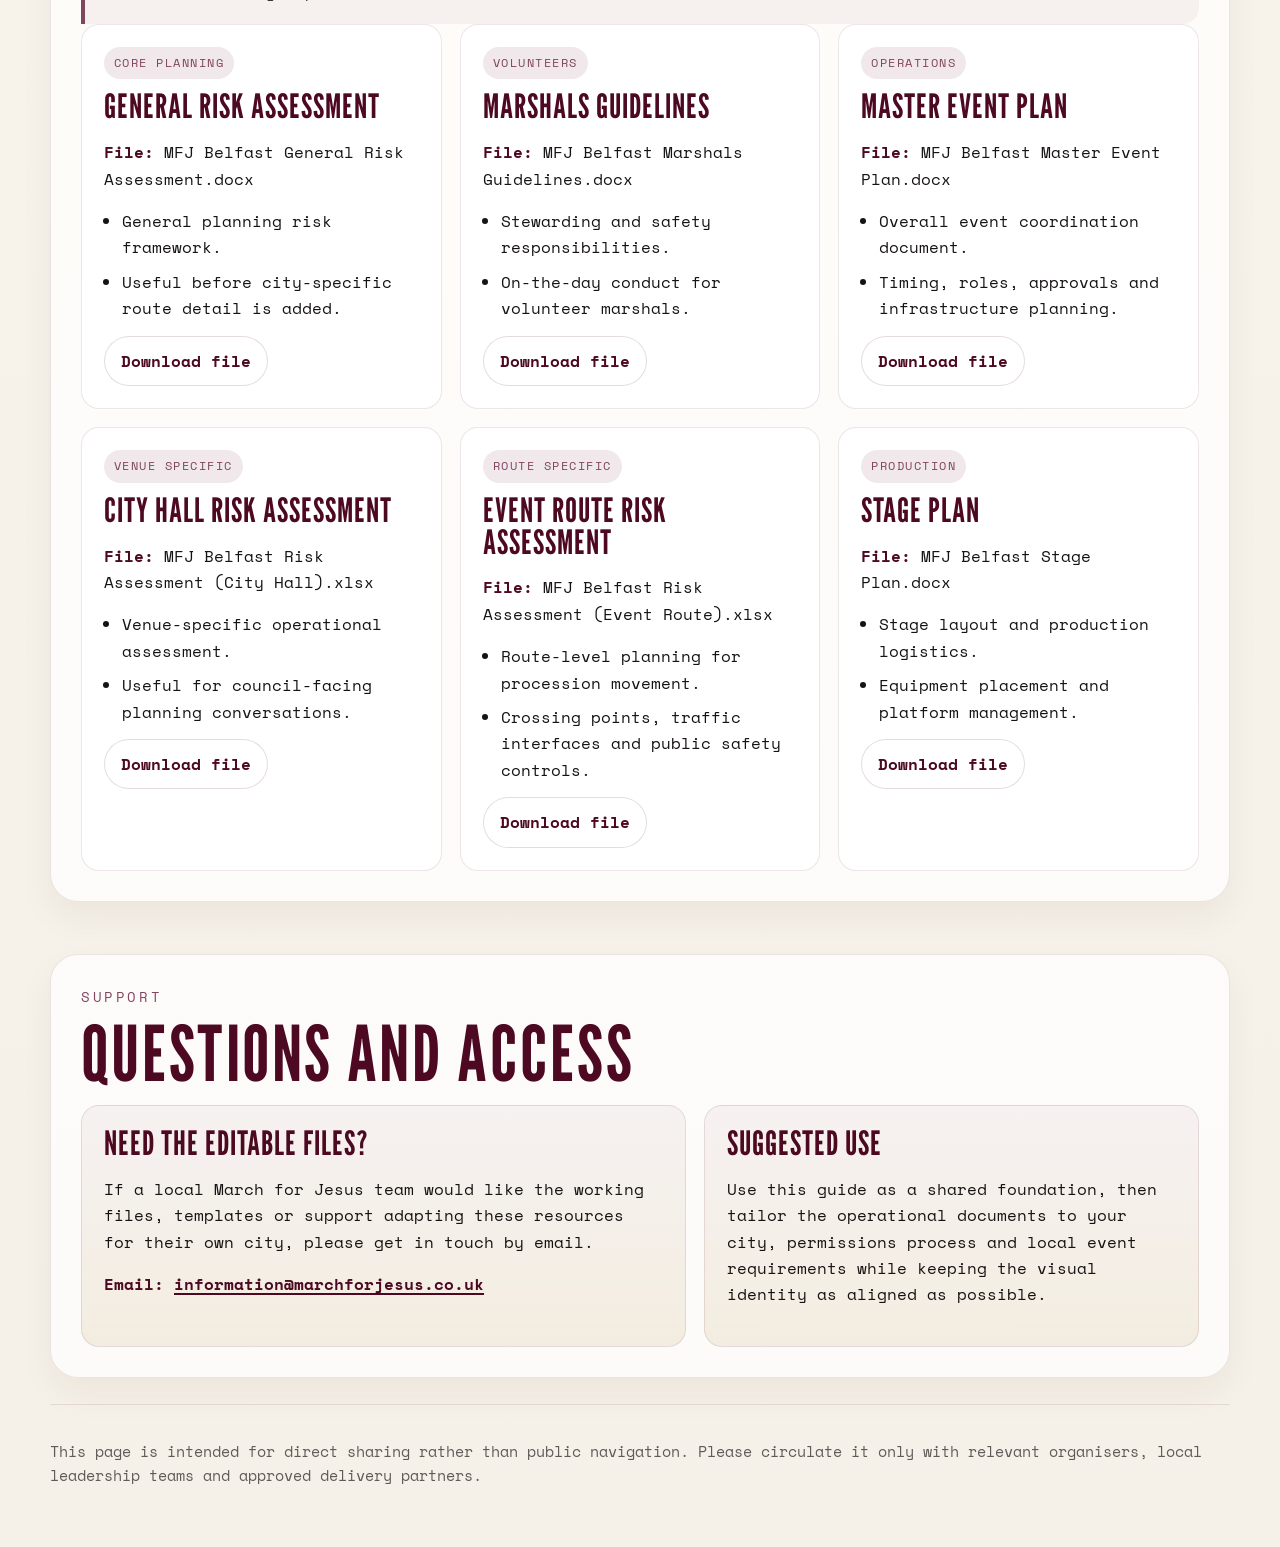
==== commit 922dfe52: "Refine Europe brand guide and add downloads" ====
--- a/shared-europe-brand-pack-x7h3/index.html
+++ b/shared-europe-brand-pack-x7h3/index.html
@@ -8,6 +8,8 @@
 <meta name="googlebot" content="noindex, nofollow, noarchive, nosnippet, noimageindex, max-image-preview:none">
 <meta name="description" content="Private March for Jesus Europe brand guidelines and shared operational resources.">
 <meta name="referrer" content="no-referrer">
+<link rel="icon" type="image/png" sizes="32x32" href="../images/favicon-32.png">
+<link rel="apple-touch-icon" sizes="180x180" href="../images/favicon-180.png">
 <link rel="preconnect" href="https://fonts.googleapis.com">
 <link rel="preconnect" href="https://fonts.gstatic.com" crossorigin>
 <link href="https://fonts.googleapis.com/css2?family=League+Gothic&family=Space+Mono:wght@400;700&display=swap" rel="stylesheet">
@@ -224,6 +226,40 @@
     color: rgba(251, 240, 227, 0.92);
   }
 
+  .toc {
+    padding: 0 0 30px;
+  }
+
+  .toc-frame {
+    padding: 24px 26px;
+    border-radius: 24px;
+    border: 1px solid var(--line);
+    background: rgba(255, 255, 255, 0.78);
+    box-shadow: 0 14px 30px rgba(34, 18, 22, 0.04);
+  }
+
+  .toc-links {
+    display: flex;
+    flex-wrap: wrap;
+    gap: 12px;
+    margin-top: 14px;
+  }
+
+  .toc-link,
+  .download-link {
+    display: inline-flex;
+    align-items: center;
+    justify-content: center;
+    gap: 8px;
+    padding: 11px 16px;
+    border-radius: 999px;
+    border: 1px solid rgba(77, 9, 33, 0.14);
+    background: var(--white);
+    color: var(--burgundy);
+    text-decoration: none;
+    font-weight: 700;
+  }
+
   .content-section {
     padding: 26px 0;
   }
@@ -451,6 +487,167 @@
     margin-top: 8px;
   }
 
+  .logo-overview {
+    display: grid;
+    gap: 18px;
+  }
+
+  .logo-primary-card,
+  .logo-variants-card,
+  .logo-city-card {
+    border-radius: 24px;
+    padding: 24px;
+    border: 1px solid var(--line);
+    background: var(--white);
+  }
+
+  .logo-primary-layout {
+    display: grid;
+    grid-template-columns: 1.2fr 0.8fr;
+    gap: 18px;
+    align-items: center;
+  }
+
+  .logo-primary-visual {
+    position: relative;
+    min-height: 360px;
+    border-radius: 24px;
+    overflow: hidden;
+    background: var(--cream);
+    display: flex;
+    align-items: center;
+    justify-content: center;
+    padding: 24px;
+  }
+
+  .logo-primary-visual img {
+    width: min(100%, 860px);
+    height: auto;
+  }
+
+  .city-arc {
+    position: absolute;
+    left: 34px;
+    top: 30px;
+    width: 230px;
+    height: 170px;
+    pointer-events: none;
+  }
+
+  .city-arc span {
+    position: absolute;
+    left: 50%;
+    bottom: 0;
+    transform-origin: 0 130px;
+    font-family: "League Gothic", sans-serif;
+    font-size: 2.2rem;
+    color: var(--burgundy);
+    letter-spacing: 0.08em;
+    text-transform: uppercase;
+  }
+
+  .city-arc span:nth-child(1) { transform: rotate(-66deg); }
+  .city-arc span:nth-child(2) { transform: rotate(-50deg); }
+  .city-arc span:nth-child(3) { transform: rotate(-34deg); }
+  .city-arc span:nth-child(4) { transform: rotate(-18deg); }
+  .city-arc span:nth-child(5) { transform: rotate(-2deg); }
+  .city-arc span:nth-child(6) { transform: rotate(14deg); }
+  .city-arc span:nth-child(7) { transform: rotate(30deg); }
+
+  .logo-primary-copy h3,
+  .logo-variants-card h3,
+  .logo-city-card h3 {
+    margin: 0 0 10px;
+    font-family: "League Gothic", sans-serif;
+    font-size: 2.6rem;
+    line-height: 0.95;
+    letter-spacing: 0.03em;
+    text-transform: uppercase;
+    color: var(--burgundy);
+  }
+
+  .logo-primary-copy p,
+  .logo-city-card p {
+    margin: 0 0 12px;
+  }
+
+  .variants-grid {
+    display: grid;
+    grid-template-columns: repeat(3, minmax(0, 1fr));
+    gap: 16px;
+    margin-top: 18px;
+  }
+
+  .variant {
+    border-radius: 20px;
+    overflow: hidden;
+    border: 1px solid var(--line);
+    background: var(--white);
+  }
+
+  .variant-visual {
+    min-height: 210px;
+    display: flex;
+    align-items: center;
+    justify-content: center;
+    padding: 18px;
+  }
+
+  .variant-visual.dark {
+    background: var(--burgundy);
+  }
+
+  .variant-visual.cream {
+    background: var(--cream);
+  }
+
+  .variant-visual.image-bg {
+    background: #ede3d0;
+  }
+
+  .variant-copy {
+    padding: 16px 18px 18px;
+  }
+
+  .variant-copy strong {
+    display: block;
+    color: var(--burgundy);
+    margin-bottom: 8px;
+  }
+
+  .city-examples {
+    display: grid;
+    grid-template-columns: repeat(2, minmax(0, 1fr));
+    gap: 16px;
+    margin-top: 18px;
+  }
+
+  .city-example {
+    padding: 18px;
+    border-radius: 18px;
+    border: 1px solid var(--line);
+    background: linear-gradient(180deg, rgba(235, 226, 205, 0.72), rgba(255, 255, 255, 0.9));
+  }
+
+  .city-example .city-name {
+    margin-top: 10px;
+    font-size: 0.95rem;
+    text-transform: uppercase;
+    letter-spacing: 0.32em;
+    color: var(--charcoal);
+  }
+
+  .city-example .logo-example-wordmark {
+    font-size: clamp(2.9rem, 4vw, 4.6rem);
+  }
+
+  .download-actions {
+    display: flex;
+    flex-wrap: wrap;
+    gap: 10px;
+    margin-top: 14px;
+  }
+
   .contact-grid {
     grid-template-columns: 1.1fr 0.9fr;
   }
@@ -484,7 +681,10 @@
     .type-grid,
     .logos-grid,
     .resource-grid,
-    .contact-grid {
+    .contact-grid,
+    .logo-primary-layout,
+    .variants-grid,
+    .city-examples {
       grid-template-columns: 1fr;
     }
 
@@ -563,7 +763,23 @@
     </div>
   </section>
 
-  <section class="content-section">
+  <section class="toc">
+    <div class="page-shell">
+      <div class="toc-frame">
+        <div class="section-label">Quick Navigation</div>
+        <div class="toc-links">
+          <a class="toc-link" href="#consistency">Why consistency matters</a>
+          <a class="toc-link" href="#palette">Colour palette</a>
+          <a class="toc-link" href="#typography">Typography</a>
+          <a class="toc-link" href="#logos">Logo system</a>
+          <a class="toc-link" href="#downloads">Downloads</a>
+          <a class="toc-link" href="#contact-support">Questions and access</a>
+        </div>
+      </div>
+    </div>
+  </section>
+
+  <section class="content-section" id="consistency">
     <div class="page-shell">
       <div class="section-frame">
         <div class="section-label">Shared Direction</div>
@@ -588,7 +804,7 @@
     </div>
   </section>
 
-  <section class="content-section">
+  <section class="content-section" id="palette">
     <div class="page-shell">
       <div class="section-frame">
         <div class="section-label">Brand Guidelines</div>
@@ -648,7 +864,7 @@
     </div>
   </section>
 
-  <section class="content-section">
+  <section class="content-section" id="typography">
     <div class="page-shell">
       <div class="section-frame">
         <div class="section-label">Brand Guidelines</div>
@@ -670,30 +886,81 @@
     </div>
   </section>
 
-  <section class="content-section">
+  <section class="content-section" id="logos">
     <div class="page-shell">
       <div class="section-frame">
         <div class="section-label">Logo Guidance</div>
-        <h2 class="section-heading">Add city names, keep the identity</h2>
-        <p class="section-intro">One of the strongest recommendations for other Marches for Jesus in Europe is to keep the same main logo style and add the city name in a consistent secondary position. This allows each city to be named clearly without losing the recognisable shared identity.</p>
-        <div class="logos-grid">
-          <div class="logo-card">
-            <div class="logo-showcase">
-              <div class="logo-sample dark">
-                <img src="../images/Stacked logo.png" alt="MFJ globe mark on dark background">
+        <h2 class="section-heading">Final logo direction: option 3</h2>
+        <p class="section-intro">The Canva deck showed multiple routes while the identity was still being decided. The final direction selected was <strong>option 3</strong>. The examples below reflect that final choice, with the full March for Jesus lockup as the lead mark, colour iterations as supporting variants and the stacked MFJ mark as the secondary lockup.</p>
+        <div class="logo-overview">
+          <div class="logo-primary-card">
+            <div class="logo-primary-layout">
+              <div class="logo-primary-visual">
+                <div class="city-arc" aria-hidden="true">
+                  <span>B</span>
+                  <span>E</span>
+                  <span>L</span>
+                  <span>F</span>
+                  <span>A</span>
+                  <span>S</span>
+                  <span>T</span>
+                </div>
+                <img src="../images/mfjlogo1.png" alt="March for Jesus primary logo on cream background">
               </div>
-              <div class="logo-sample dark">
-                <img src="../images/mfj/mfj logo.png.png" alt="March for Jesus wordmark on burgundy plate">
+              <div class="logo-primary-copy">
+                <h3>Primary lockup</h3>
+                <p>This is the direction to carry forward. The full March for Jesus logo should remain the lead expression of the identity, with the city name added in a consistent supporting position rather than creating a separate local brand.</p>
+                <p>The Belfast example shown here mirrors the recommendation from the later Canva slides: keep the chosen option 3 lockup and localise it by adding the city cleanly.</p>
               </div>
-              <div class="logo-sample light" style="grid-column:1 / -1;">
-                <img src="../Logo/March For Jesus 3.png" alt="March for Jesus globe and wordmark">
+            </div>
+          </div>
+
+          <div class="logo-variants-card">
+            <h3>Approved supporting variants</h3>
+            <p>These supporting treatments help the logo work across web, print, signage and social layouts while still staying within the same identity family.</p>
+            <div class="variants-grid">
+              <div class="variant">
+                <div class="variant-visual cream">
+                  <img src="../images/mfjlogo1.png" alt="Full March for Jesus logo on cream">
+                </div>
+                <div class="variant-copy">
+                  <strong>Full lockup on cream</strong>
+                  <p>Use for formal presentations, documentation covers and light-background applications.</p>
+                </div>
               </div>
+              <div class="variant">
+                <div class="variant-visual dark">
+                  <img src="../images/mfj/mfj logo.png.png" alt="March for Jesus wordmark on burgundy">
+                </div>
+                <div class="variant-copy">
+                  <strong>Wordmark plate</strong>
+                  <p>Useful when the full composition needs a compact, punchy title treatment.</p>
+                </div>
+              </div>
+              <div class="variant">
+                <div class="variant-visual image-bg">
+                  <img src="../images/Stacked logo.png" alt="Stacked MFJ monogram">
+                </div>
+                <div class="variant-copy">
+                  <strong>Stacked MFJ mark</strong>
+                  <p>Secondary lockup for tighter spaces, profile imagery and branded accents.</p>
+                </div>
+              </div>
             </div>
           </div>
-          <div class="logo-guidance">
-            <div class="city-lockup">
-              <div class="logo-example-wordmark">March For Jesus</div>
-              <div class="logo-example-city">Belfast</div>
+
+          <div class="logo-city-card">
+            <h3>Recommended city application</h3>
+            <p>The recommendation for other marches across Europe is to keep the same branding style and add the city name in a clear, repeatable way. The more closely teams stay aligned to the same structure, the stronger the Europe-wide identity will become.</p>
+            <div class="city-examples">
+              <div class="city-example">
+                <div class="logo-example-wordmark">March For Jesus</div>
+                <div class="city-name">Belfast</div>
+              </div>
+              <div class="city-example">
+                <div class="logo-example-wordmark">March For Jesus</div>
+                <div class="city-name">Dublin</div>
+              </div>
             </div>
             <div class="city-grid">
               <div class="city-card">
@@ -702,15 +969,15 @@
               </div>
               <div class="city-card">
                 <strong>What this achieves</strong>
-                <p>It makes Europe-wide communication feel connected, strengthens recognition across borders and avoids fragmented local branding.</p>
+                <p>It keeps communication connected across borders, builds recognition faster and avoids fragmented local branding.</p>
               </div>
               <div class="city-card">
                 <strong>Examples</strong>
-                <p>March for Jesus Belfast, March for Jesus Dublin, March for Jesus Paris, March for Jesus Madrid.</p>
+                <p>March for Jesus Belfast, March for Jesus Dublin, March for Jesus Paris and March for Jesus Madrid.</p>
               </div>
               <div class="city-card">
                 <strong>Recommendation</strong>
-                <p>Avoid creating unrelated colour systems, icons or wordmarks for each city unless there is a very strong local need approved in advance.</p>
+                <p>Avoid introducing unrelated colour systems, icons or wordmarks for each city unless there is a strong agreed reason to do so.</p>
               </div>
             </div>
           </div>
@@ -719,7 +986,7 @@
     </div>
   </section>
 
-  <section class="content-section">
+  <section class="content-section" id="downloads">
     <div class="page-shell">
       <div class="section-frame">
         <div class="section-label">Shared Documentation</div>
@@ -735,6 +1002,9 @@
               <li>General planning risk framework.</li>
               <li>Useful before city-specific route detail is added.</li>
             </ul>
+            <div class="download-actions">
+              <a class="download-link" href="downloads/MFJ Belfast General Risk Assessment.docx" download>Download file</a>
+            </div>
           </article>
           <article class="resource-card">
             <div class="resource-tag">Volunteers</div>
@@ -744,6 +1014,9 @@
               <li>Stewarding and safety responsibilities.</li>
               <li>On-the-day conduct for volunteer marshals.</li>
             </ul>
+            <div class="download-actions">
+              <a class="download-link" href="downloads/MFJ Belfast Marshals Guidelines.docx" download>Download file</a>
+            </div>
           </article>
           <article class="resource-card">
             <div class="resource-tag">Operations</div>
@@ -753,6 +1026,9 @@
               <li>Overall event coordination document.</li>
               <li>Timing, roles, approvals and infrastructure planning.</li>
             </ul>
+            <div class="download-actions">
+              <a class="download-link" href="downloads/MFJ Belfast Master Event Plan.docx" download>Download file</a>
+            </div>
           </article>
           <article class="resource-card">
             <div class="resource-tag">Venue specific</div>
@@ -762,6 +1038,9 @@
               <li>Venue-specific operational assessment.</li>
               <li>Useful for council-facing planning conversations.</li>
             </ul>
+            <div class="download-actions">
+              <a class="download-link" href="downloads/MFJ Belfast Risk Asessment (City Hall).xlsx" download>Download file</a>
+            </div>
           </article>
           <article class="resource-card">
             <div class="resource-tag">Route specific</div>
@@ -771,6 +1050,9 @@
               <li>Route-level planning for procession movement.</li>
               <li>Crossing points, traffic interfaces and public safety controls.</li>
             </ul>
+            <div class="download-actions">
+              <a class="download-link" href="downloads/MFJ Belfast Risk Asessment (Event Route).xlsx" download>Download file</a>
+            </div>
           </article>
           <article class="resource-card">
             <div class="resource-tag">Production</div>
@@ -780,13 +1062,16 @@
               <li>Stage layout and production logistics.</li>
               <li>Equipment placement and platform management.</li>
             </ul>
+            <div class="download-actions">
+              <a class="download-link" href="downloads/MFJ Belfast Stage Plan.docx" download>Download file</a>
+            </div>
           </article>
         </div>
       </div>
     </div>
   </section>
 
-  <section class="content-section">
+  <section class="content-section" id="contact-support">
     <div class="page-shell">
       <div class="section-frame">
         <div class="section-label">Support</div>
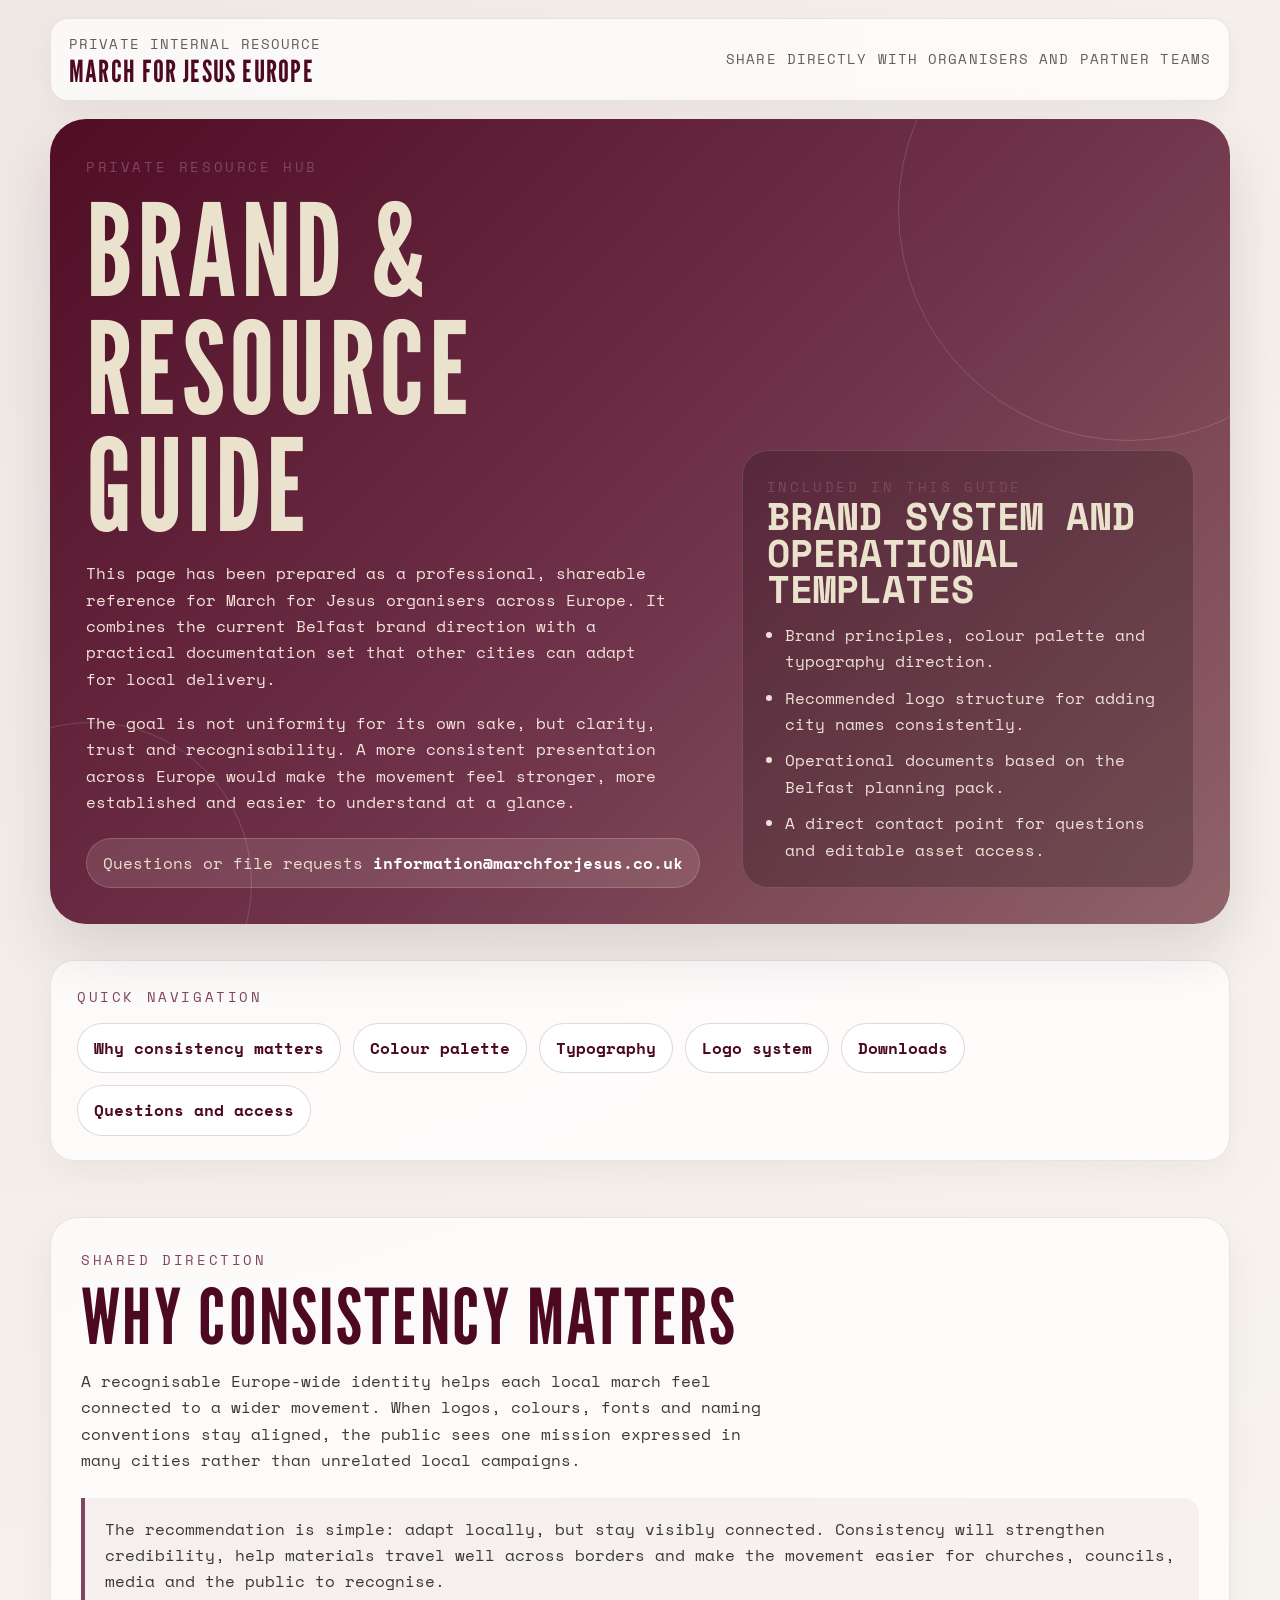
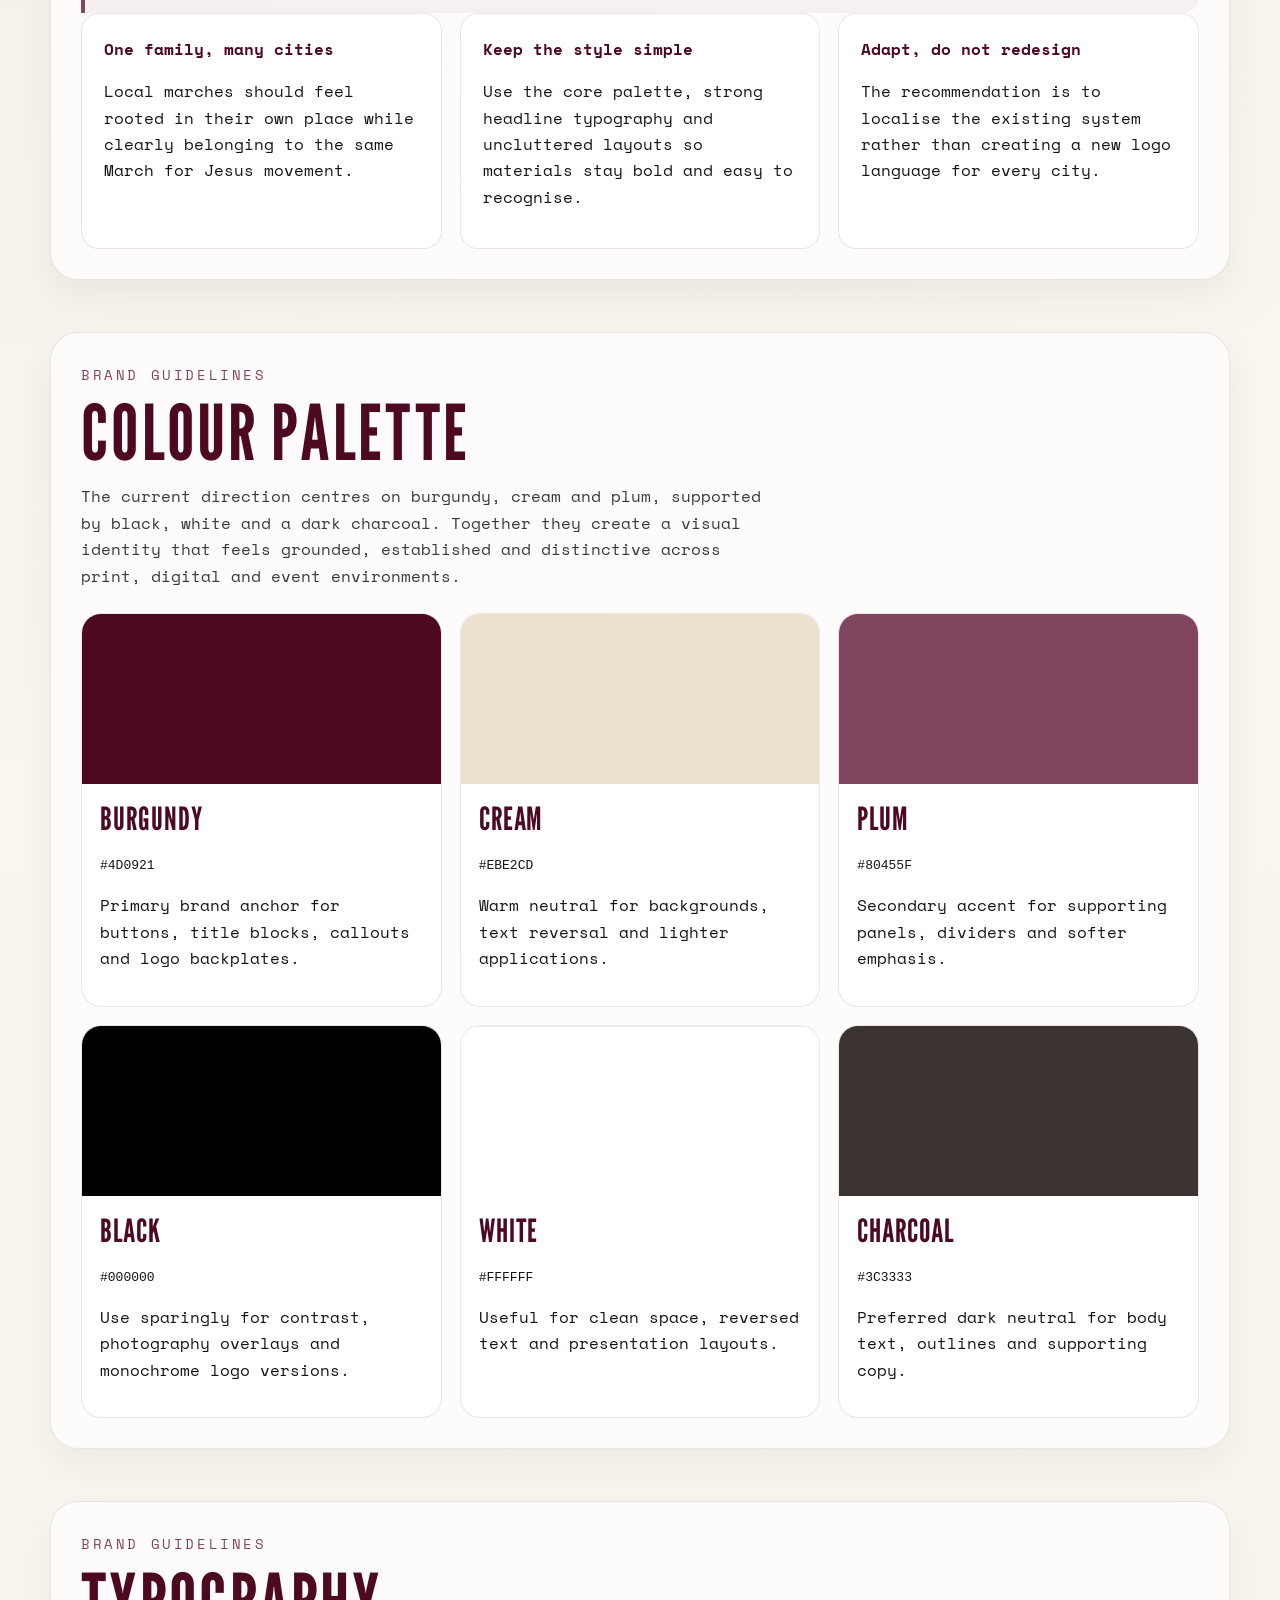
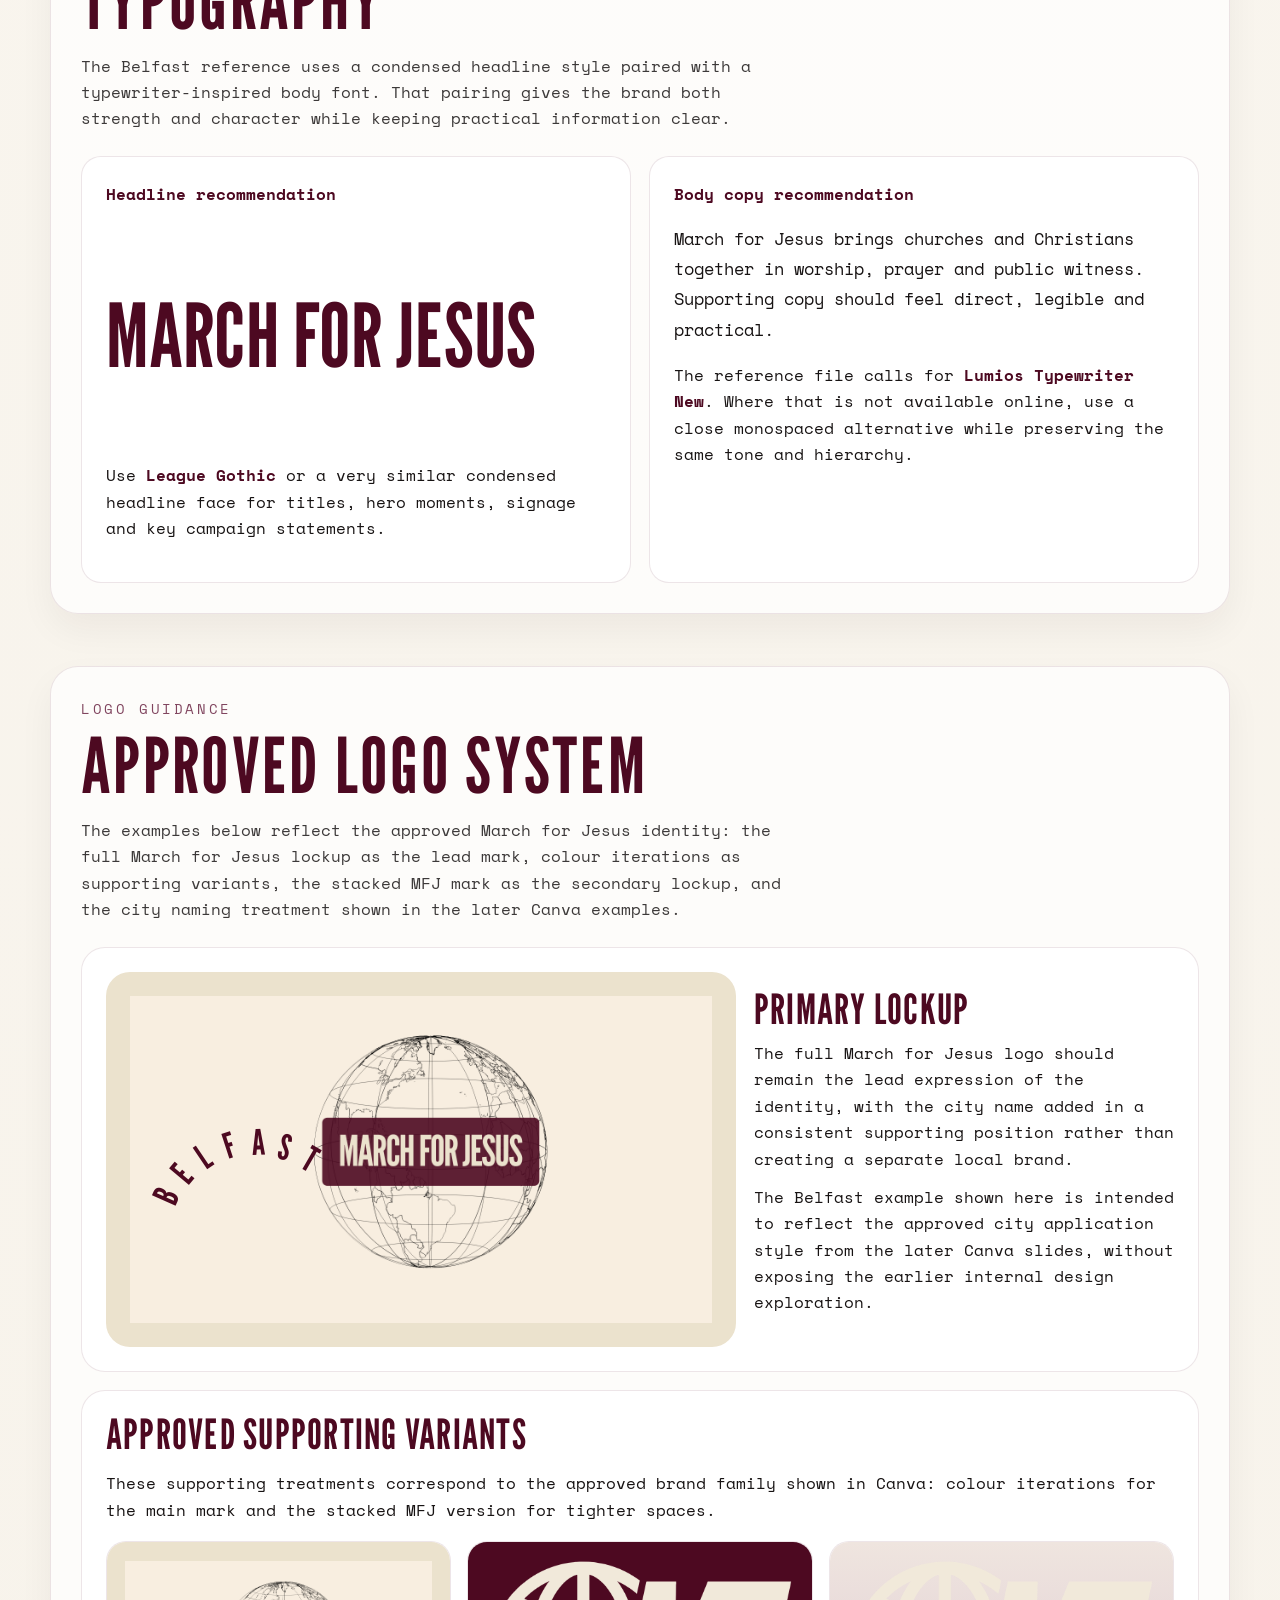
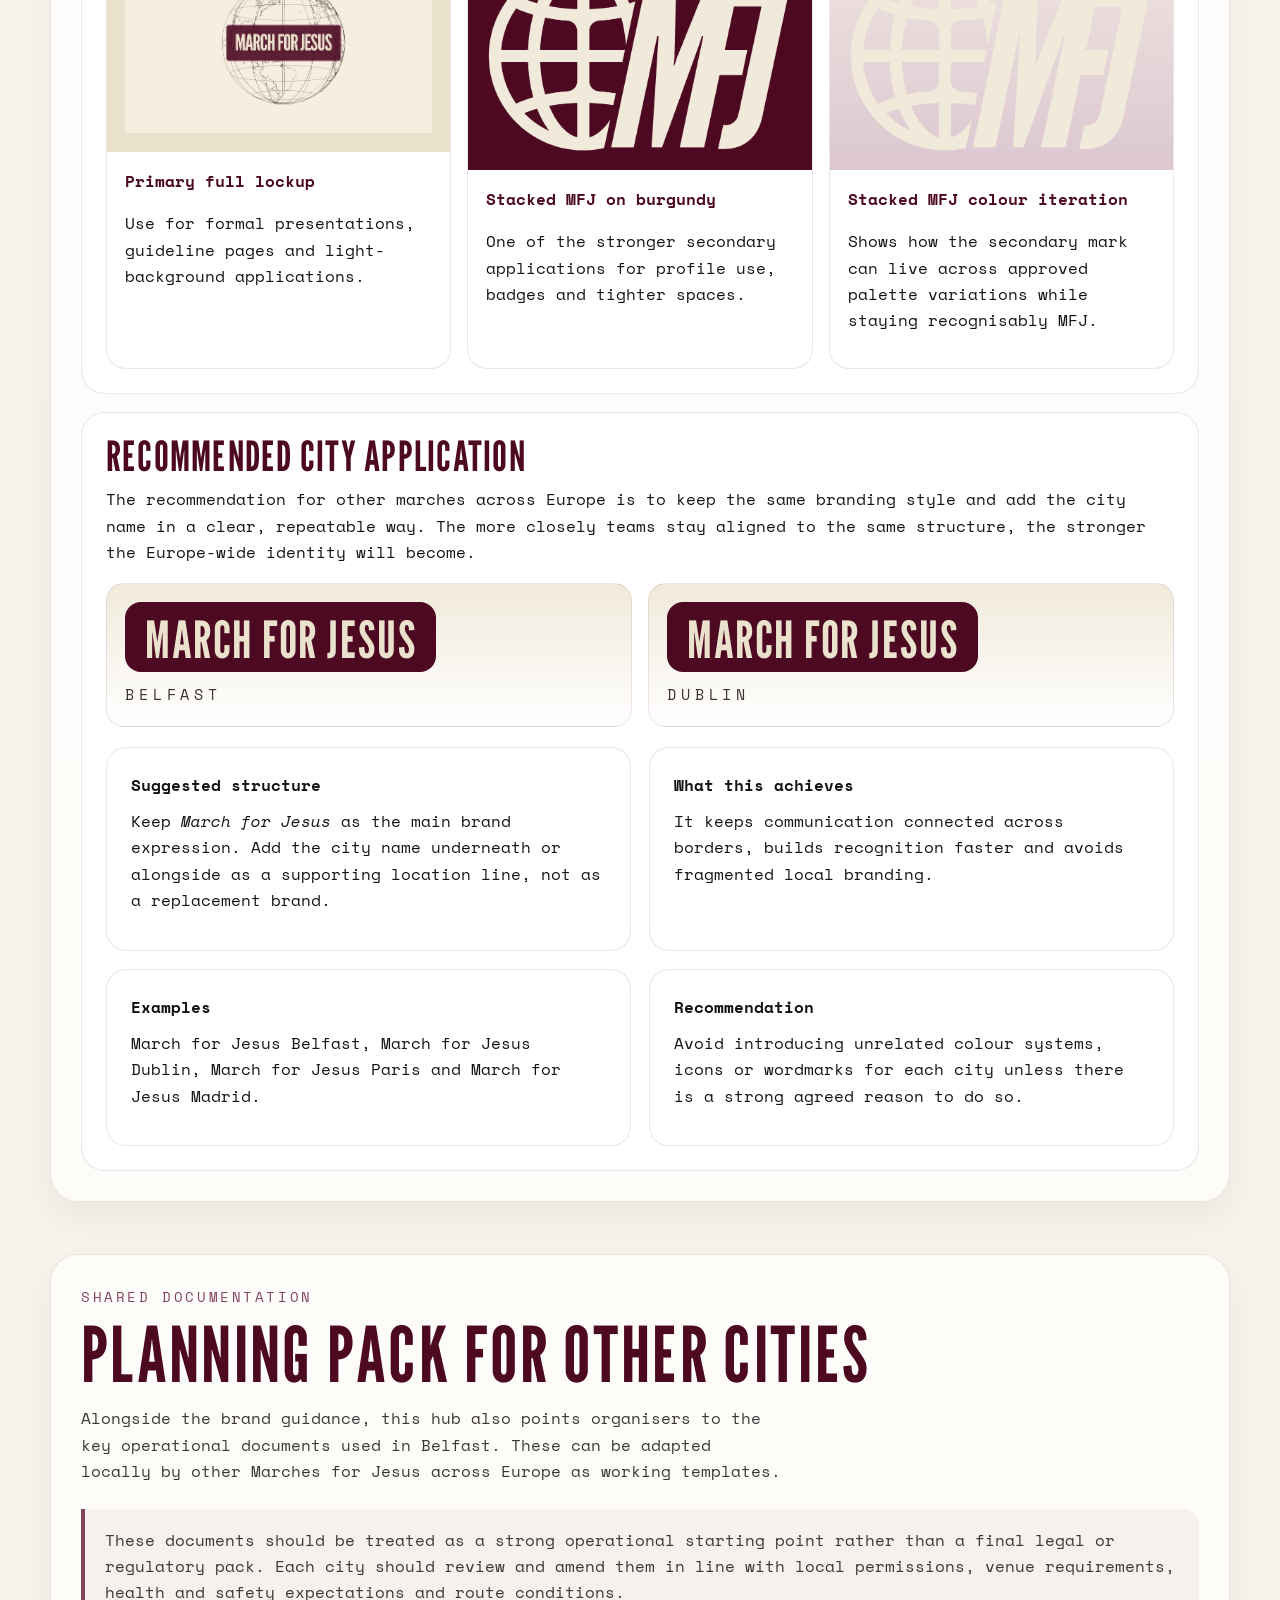
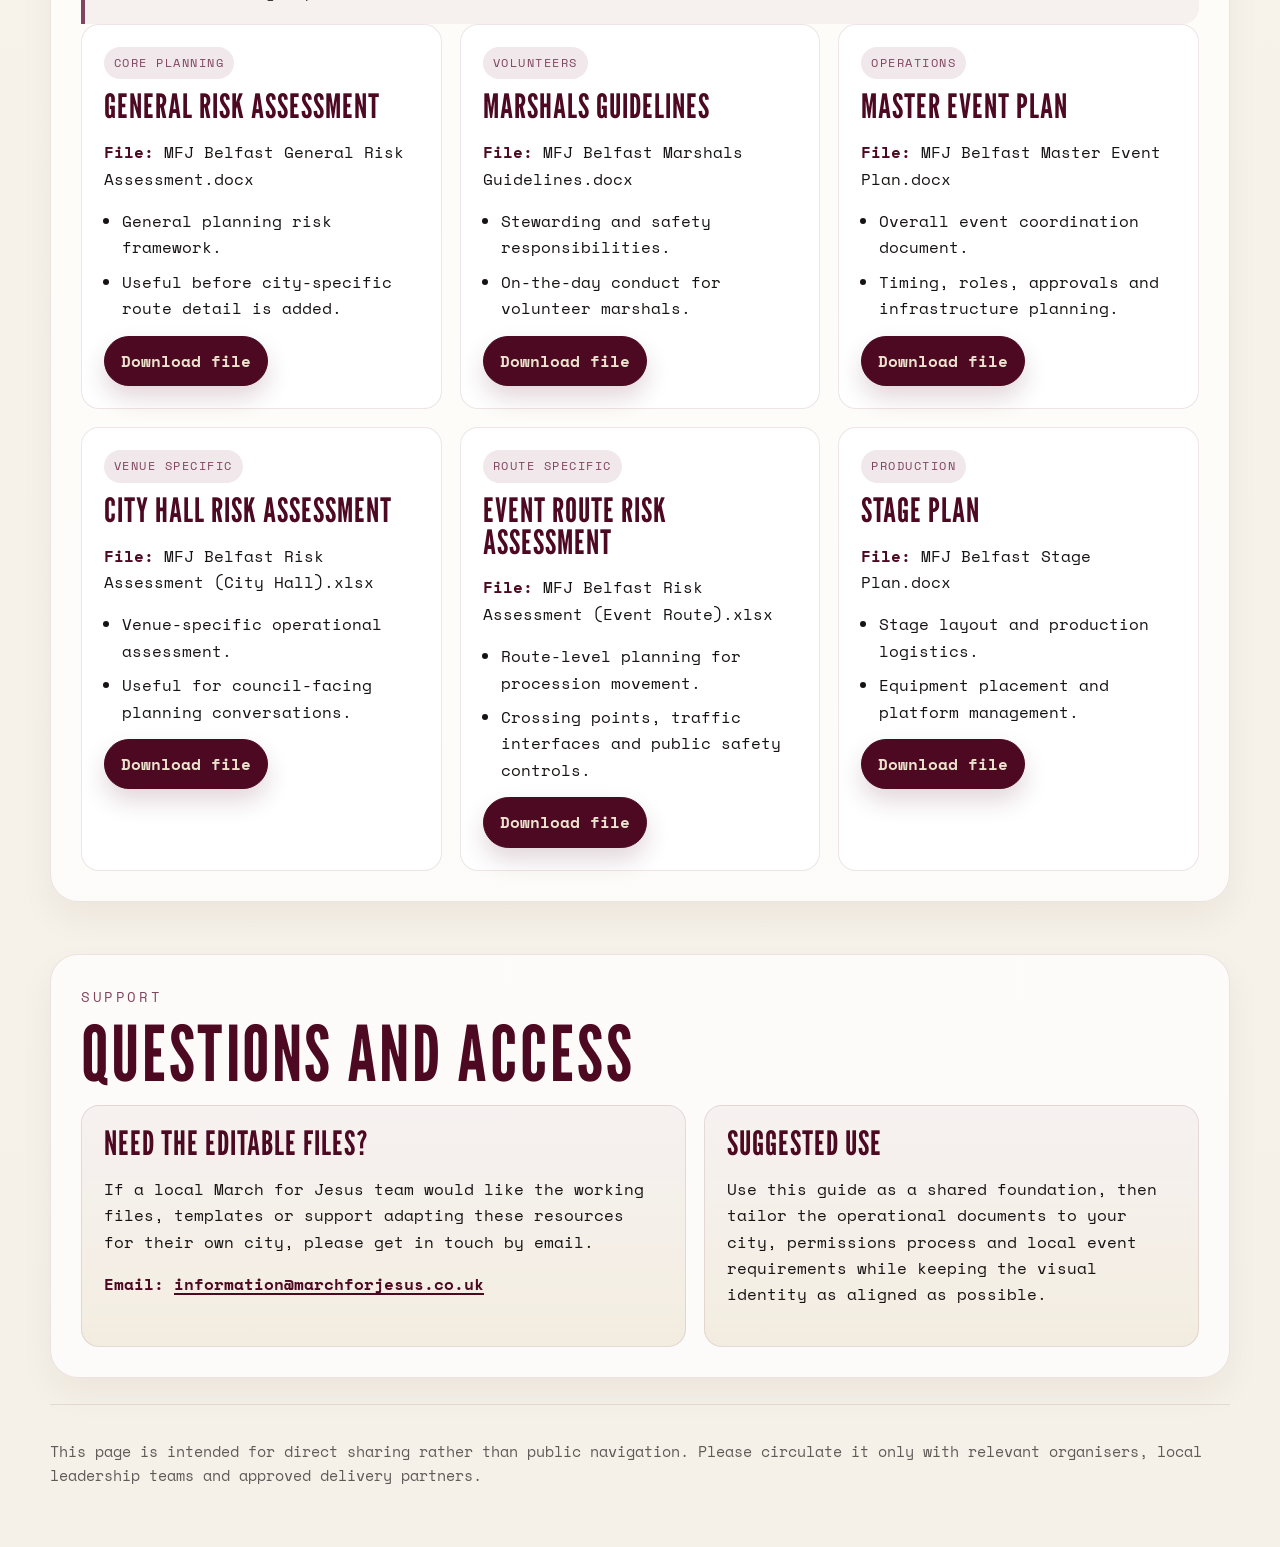
==== commit f26b19de: "Tighten brand guide messaging and improve download contrast" ====
--- a/shared-europe-brand-pack-x7h3/index.html
+++ b/shared-europe-brand-pack-x7h3/index.html
@@ -253,11 +253,25 @@
     gap: 8px;
     padding: 11px 16px;
     border-radius: 999px;
-    border: 1px solid rgba(77, 9, 33, 0.14);
+    border: 1px solid rgba(77, 9, 33, 0.16);
     background: var(--white);
     color: var(--burgundy);
     text-decoration: none;
     font-weight: 700;
+  }
+
+  .download-link {
+    background: var(--burgundy);
+    color: var(--cream);
+    border-color: var(--burgundy);
+    box-shadow: 0 12px 24px rgba(77, 9, 33, 0.16);
+  }
+
+  .download-link:hover,
+  .download-link:focus-visible {
+    background: #6a1834;
+    border-color: #6a1834;
+    color: var(--white);
   }
 
   .content-section {
@@ -603,6 +617,10 @@
 
   .variant-visual.image-bg {
     background: #ede3d0;
+  }
+
+  .variant-visual.soft-plum {
+    background: linear-gradient(180deg, #efe5df, #dcc7d1);
   }
 
   .variant-copy {
@@ -890,8 +908,8 @@
     <div class="page-shell">
       <div class="section-frame">
         <div class="section-label">Logo Guidance</div>
-        <h2 class="section-heading">Final logo direction: option 3</h2>
-        <p class="section-intro">The Canva deck showed multiple routes while the identity was still being decided. The final direction selected was <strong>option 3</strong>. The examples below reflect that final choice, with the full March for Jesus lockup as the lead mark, colour iterations as supporting variants and the stacked MFJ mark as the secondary lockup.</p>
+        <h2 class="section-heading">Approved logo system</h2>
+        <p class="section-intro">The examples below reflect the approved March for Jesus identity: the full March for Jesus lockup as the lead mark, colour iterations as supporting variants, the stacked MFJ mark as the secondary lockup, and the city naming treatment shown in the later Canva examples.</p>
         <div class="logo-overview">
           <div class="logo-primary-card">
             <div class="logo-primary-layout">
@@ -909,41 +927,41 @@
               </div>
               <div class="logo-primary-copy">
                 <h3>Primary lockup</h3>
-                <p>This is the direction to carry forward. The full March for Jesus logo should remain the lead expression of the identity, with the city name added in a consistent supporting position rather than creating a separate local brand.</p>
-                <p>The Belfast example shown here mirrors the recommendation from the later Canva slides: keep the chosen option 3 lockup and localise it by adding the city cleanly.</p>
+                <p>The full March for Jesus logo should remain the lead expression of the identity, with the city name added in a consistent supporting position rather than creating a separate local brand.</p>
+                <p>The Belfast example shown here is intended to reflect the approved city application style from the later Canva slides, without exposing the earlier internal design exploration.</p>
               </div>
             </div>
           </div>
 
           <div class="logo-variants-card">
             <h3>Approved supporting variants</h3>
-            <p>These supporting treatments help the logo work across web, print, signage and social layouts while still staying within the same identity family.</p>
+            <p>These supporting treatments correspond to the approved brand family shown in Canva: colour iterations for the main mark and the stacked MFJ version for tighter spaces.</p>
             <div class="variants-grid">
               <div class="variant">
                 <div class="variant-visual cream">
                   <img src="../images/mfjlogo1.png" alt="Full March for Jesus logo on cream">
                 </div>
                 <div class="variant-copy">
-                  <strong>Full lockup on cream</strong>
-                  <p>Use for formal presentations, documentation covers and light-background applications.</p>
+                  <strong>Primary full lockup</strong>
+                  <p>Use for formal presentations, guideline pages and light-background applications.</p>
                 </div>
               </div>
               <div class="variant">
                 <div class="variant-visual dark">
-                  <img src="../images/mfj/mfj logo.png.png" alt="March for Jesus wordmark on burgundy">
+                  <img src="../images/Stacked logo.png" alt="Stacked MFJ mark on burgundy">
                 </div>
                 <div class="variant-copy">
-                  <strong>Wordmark plate</strong>
-                  <p>Useful when the full composition needs a compact, punchy title treatment.</p>
+                  <strong>Stacked MFJ on burgundy</strong>
+                  <p>One of the stronger secondary applications for profile use, badges and tighter spaces.</p>
                 </div>
               </div>
               <div class="variant">
-                <div class="variant-visual image-bg">
-                  <img src="../images/Stacked logo.png" alt="Stacked MFJ monogram">
+                <div class="variant-visual soft-plum">
+                  <img src="../images/Stacked logo.png" alt="Stacked MFJ mark on light variant background">
                 </div>
                 <div class="variant-copy">
-                  <strong>Stacked MFJ mark</strong>
-                  <p>Secondary lockup for tighter spaces, profile imagery and branded accents.</p>
+                  <strong>Stacked MFJ colour iteration</strong>
+                  <p>Shows how the secondary mark can live across approved palette variations while staying recognisably MFJ.</p>
                 </div>
               </div>
             </div>
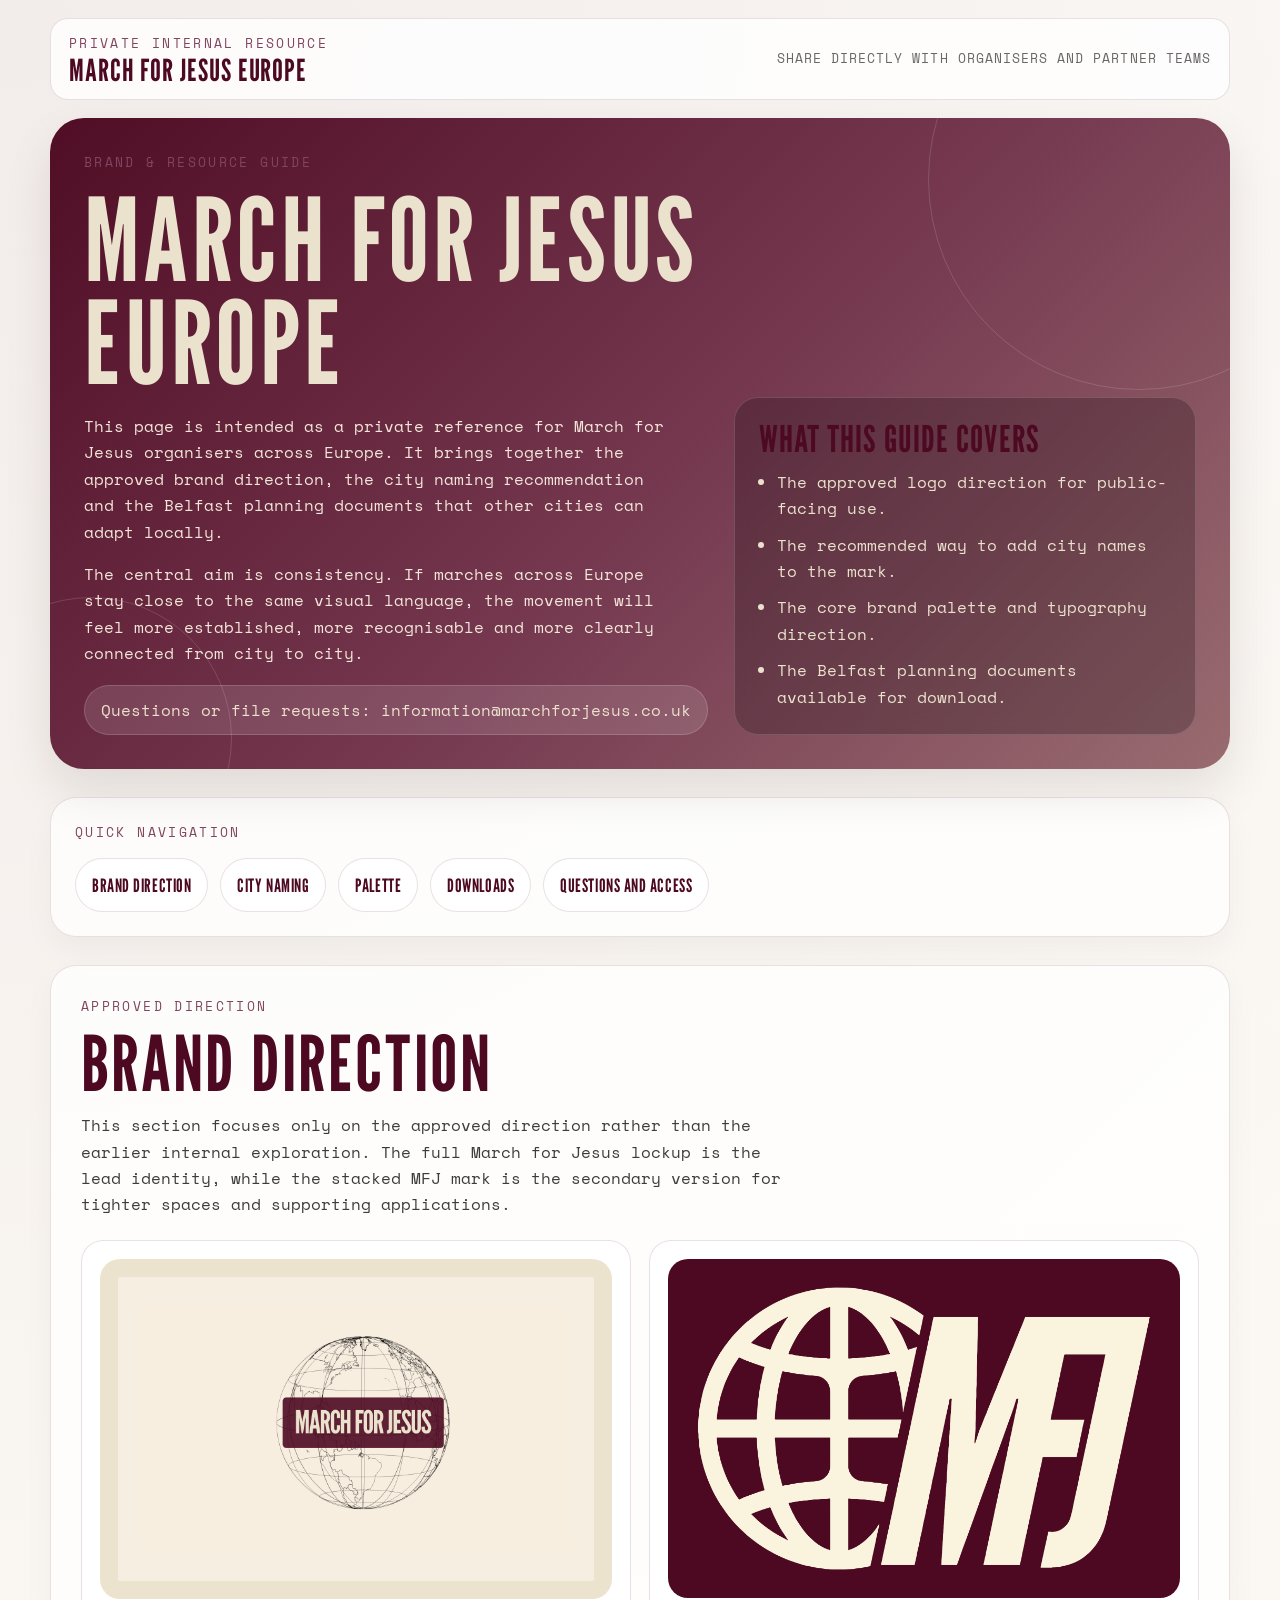
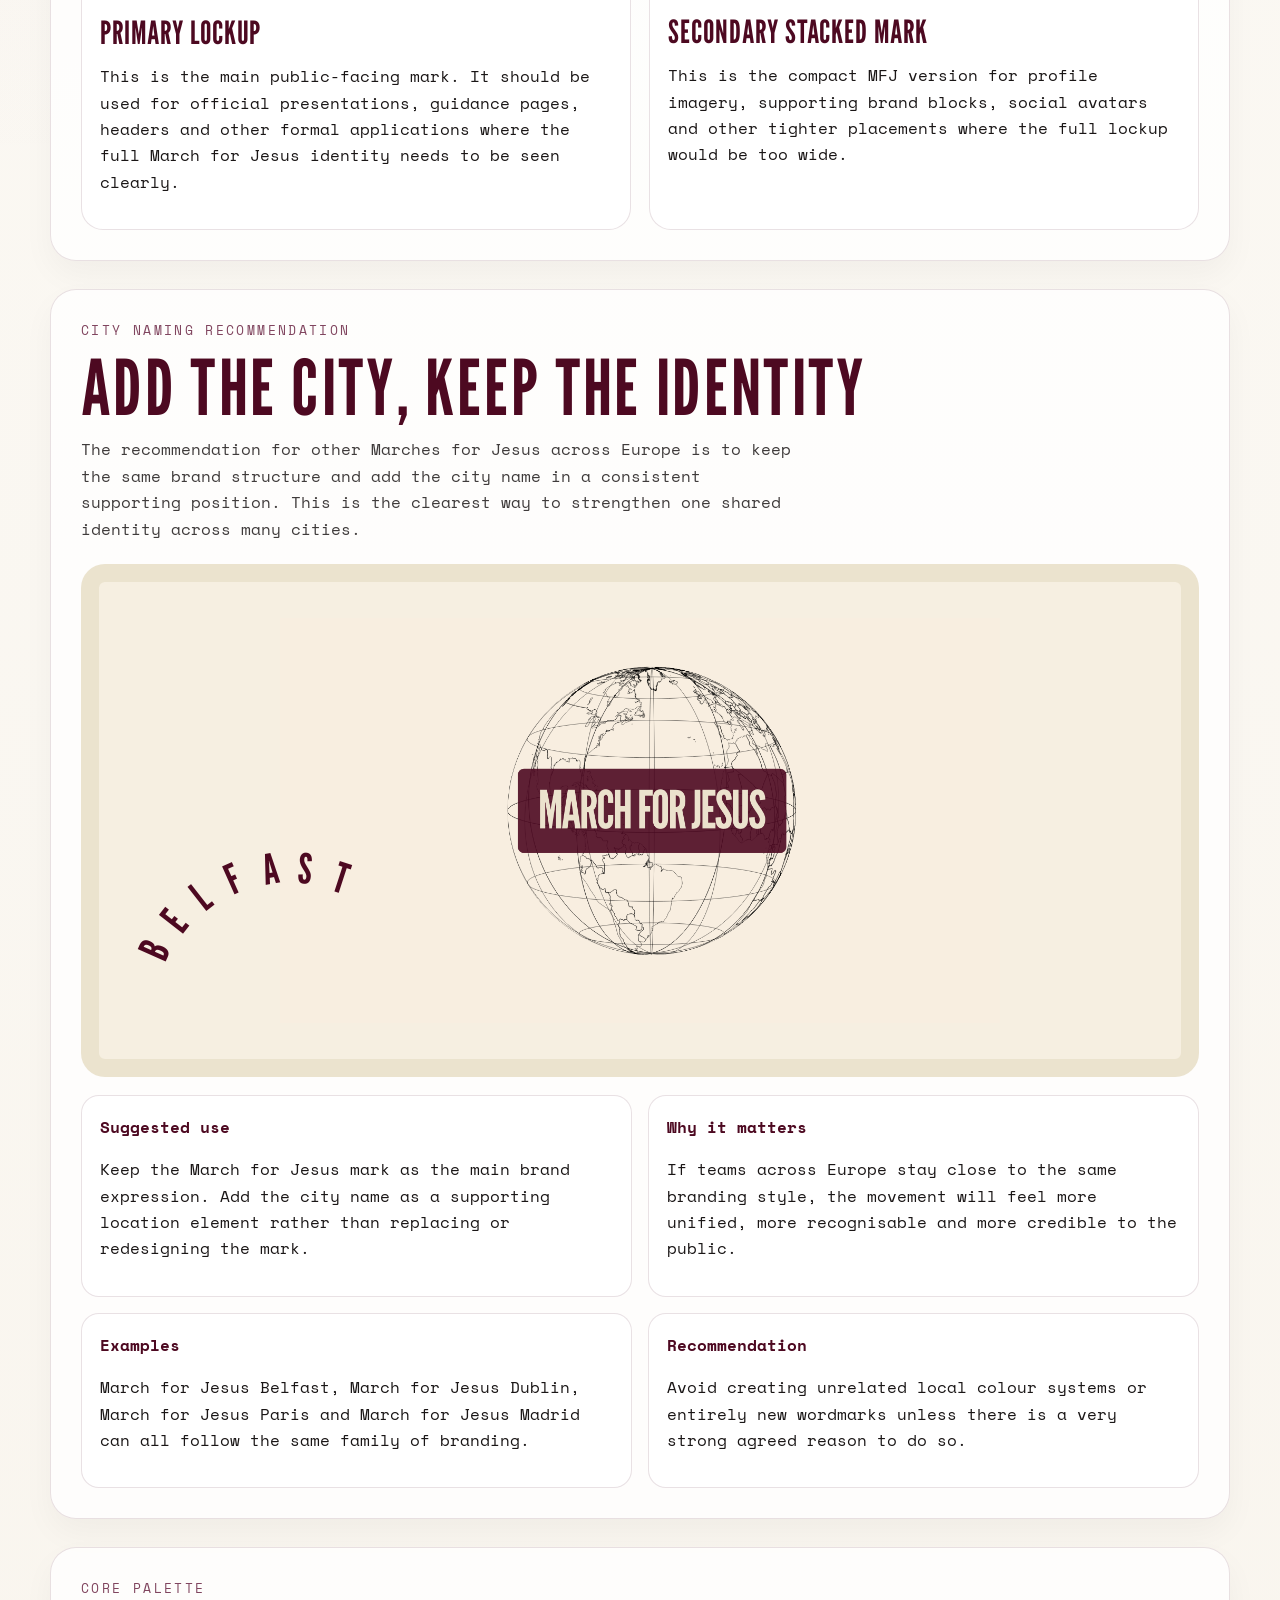
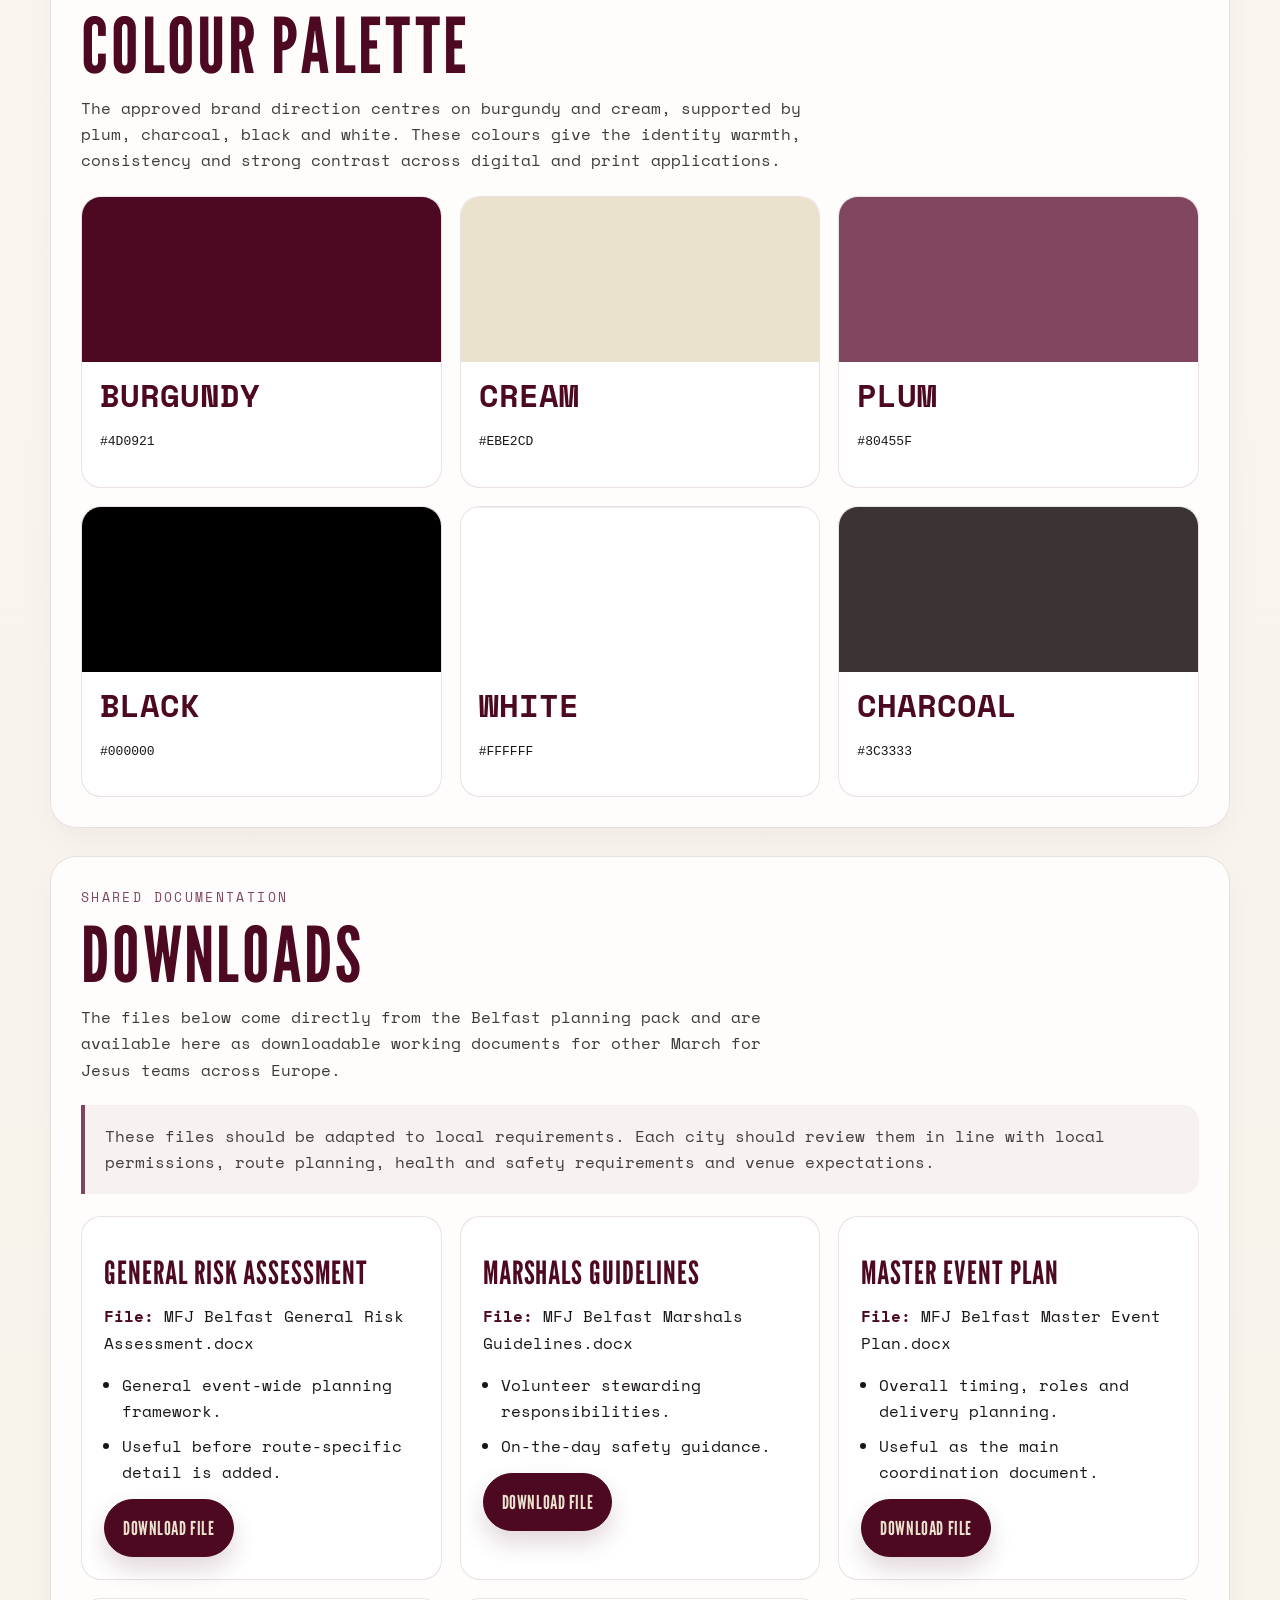
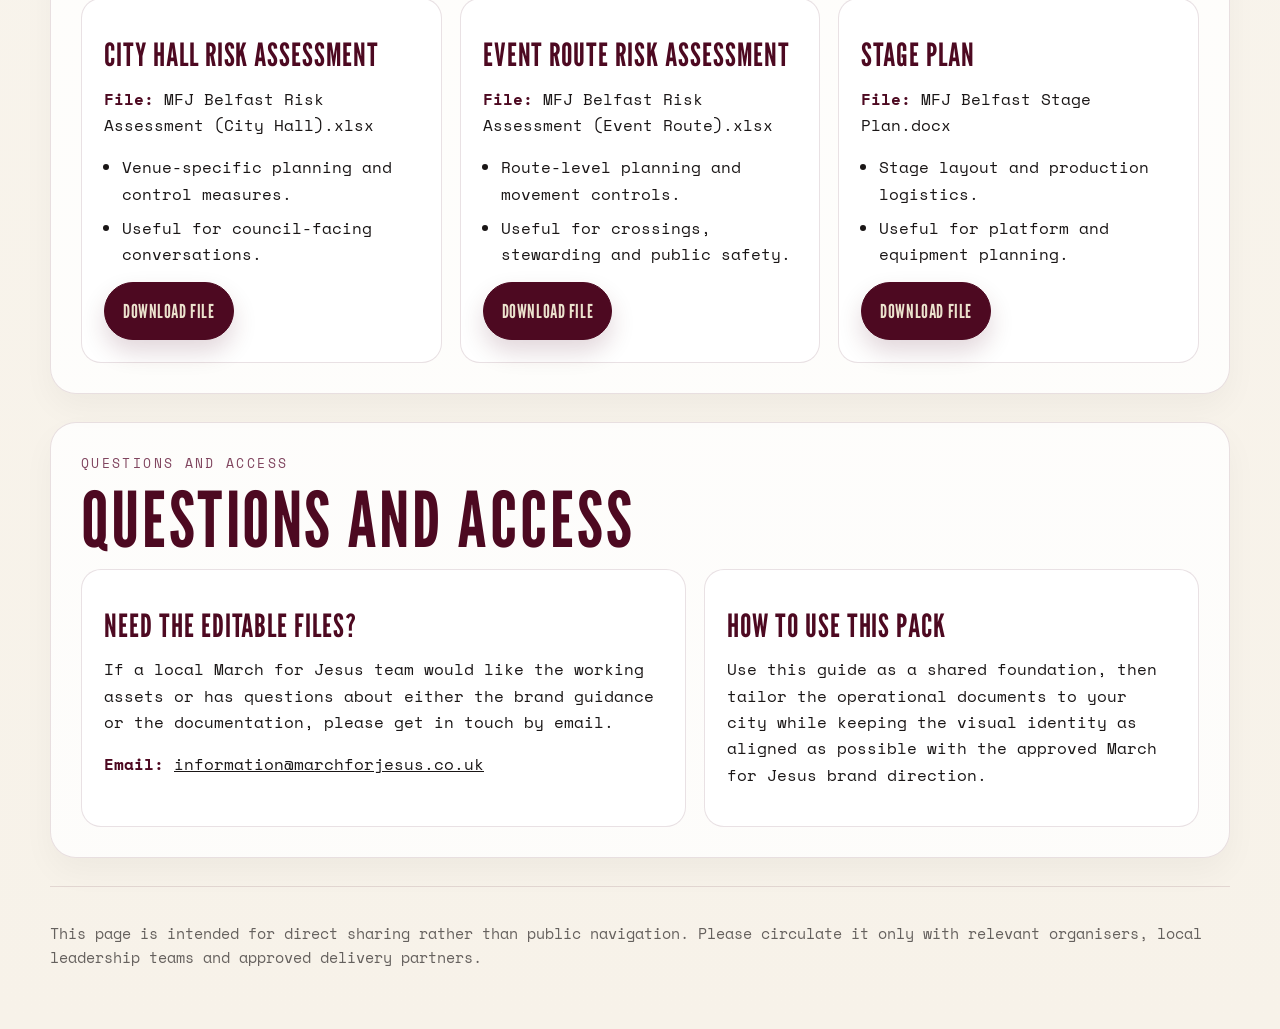
==== commit 6b507022: "Rebuild Europe brand guide around approved assets" ====
--- a/shared-europe-brand-pack-x7h3/index.html
+++ b/shared-europe-brand-pack-x7h3/index.html
@@ -16,18 +16,15 @@
 <style>
   :root {
     --burgundy: #4D0921;
-    --cream: #ebe2cd;
-    --plum: #80455f;
-    --charcoal: #3c3333;
-    --paper: #f6f1e8;
-    --ink: #171313;
-    --white: #ffffff;
-    --line: rgba(77, 9, 33, 0.1);
-    --shadow: 0 28px 60px rgba(34, 18, 22, 0.12);
-    --radius-lg: 28px;
-    --radius-md: 18px;
-    --radius-sm: 12px;
-    --max-width: 1180px;
+    --cream: #EBE2CD;
+    --plum: #80455F;
+    --charcoal: #3C3333;
+    --paper: #F7F2E9;
+    --ink: #1A1616;
+    --white: #FFFFFF;
+    --line: rgba(77, 9, 33, 0.12);
+    --shadow: 0 22px 48px rgba(35, 19, 24, 0.1);
+    --max: 1180px;
   }
 
   * {
@@ -41,11 +38,33 @@
   body {
     margin: 0;
     font-family: "Space Mono", monospace;
+    color: var(--ink);
     background:
-      radial-gradient(circle at top left, rgba(128, 69, 95, 0.09), transparent 30%),
-      linear-gradient(180deg, #faf7f1 0%, var(--paper) 100%);
-    color: var(--ink);
+      radial-gradient(circle at top left, rgba(128, 69, 95, 0.08), transparent 30%),
+      linear-gradient(180deg, #FCFAF6 0%, var(--paper) 100%);
     line-height: 1.65;
+  }
+
+  img {
+    display: block;
+    max-width: 100%;
+    height: auto;
+  }
+
+  a {
+    color: inherit;
+  }
+
+  .shell {
+    width: min(calc(100% - 32px), var(--max));
+    margin: 0 auto;
+  }
+
+  .eyebrow {
+    font-size: 0.82rem;
+    text-transform: uppercase;
+    letter-spacing: 0.18em;
+    color: var(--plum);
   }
 
   .topbar {
@@ -56,66 +75,50 @@
     display: flex;
     justify-content: space-between;
     align-items: center;
-    gap: 16px;
+    gap: 14px;
     padding: 14px 18px;
+    border-radius: 18px;
     border: 1px solid var(--line);
-    border-radius: 18px;
-    background: rgba(255, 255, 255, 0.74);
-    box-shadow: 0 10px 24px rgba(34, 18, 22, 0.04);
+    background: rgba(255, 255, 255, 0.8);
+  }
+
+  .topbar-title,
+  h1,
+  h2,
+  h3,
+  .toc-link,
+  .download-link {
+    font-family: "League Gothic", sans-serif;
+    font-weight: 400;
+    letter-spacing: 0.03em;
   }
 
   .topbar-title {
-    font-family: "League Gothic", sans-serif;
     font-size: 1.9rem;
-    letter-spacing: 0.04em;
+    color: var(--burgundy);
     text-transform: uppercase;
-    color: var(--burgundy);
     line-height: 1;
   }
 
   .topbar-note {
-    font-size: 0.86rem;
-    color: rgba(23, 19, 19, 0.68);
+    font-size: 0.82rem;
     text-transform: uppercase;
     letter-spacing: 0.08em;
-  }
-
-  img {
-    display: block;
-    max-width: 100%;
-  }
-
-  a {
-    color: inherit;
-  }
-
-  .page-shell {
-    width: min(calc(100% - 32px), var(--max-width));
-    margin: 0 auto;
-  }
-
-  .eyebrow,
-  .section-label {
-    font-size: 0.9rem;
-    text-transform: uppercase;
-    letter-spacing: 0.18em;
-    color: var(--plum);
+    color: rgba(26, 22, 22, 0.65);
   }
 
   .hero {
-    padding: 18px 0 36px;
+    padding: 18px 0 28px;
   }
 
   .hero-card {
     position: relative;
     overflow: hidden;
-    border-radius: 36px;
-    padding: 36px;
-    min-height: 500px;
-    background:
-      linear-gradient(135deg, rgba(77, 9, 33, 0.98) 0%, rgba(104, 41, 66, 0.95) 54%, rgba(188, 164, 140, 0.88) 170%);
+    border-radius: 34px;
+    padding: 34px;
+    background: linear-gradient(135deg, rgba(77, 9, 33, 0.98) 0%, rgba(109, 45, 70, 0.94) 54%, rgba(201, 177, 150, 0.88) 170%);
+    color: var(--cream);
     box-shadow: var(--shadow);
-    color: var(--cream);
   }
 
   .hero-card::before,
@@ -123,92 +126,80 @@
     content: "";
     position: absolute;
     border-radius: 999px;
-    border: 1px solid rgba(255, 255, 255, 0.15);
+    border: 1px solid rgba(255, 255, 255, 0.14);
     pointer-events: none;
   }
 
   .hero-card::before {
-    width: 460px;
-    height: 460px;
-    right: -130px;
-    top: -140px;
+    width: 420px;
+    height: 420px;
+    top: -150px;
+    right: -120px;
   }
 
   .hero-card::after {
-    width: 320px;
-    height: 320px;
-    left: -120px;
-    bottom: -120px;
+    width: 280px;
+    height: 280px;
+    left: -100px;
+    bottom: -110px;
   }
 
   .hero-grid {
     position: relative;
     z-index: 1;
     display: grid;
-    grid-template-columns: 1.25fr 0.9fr;
-    gap: 28px;
+    grid-template-columns: 1.15fr 0.85fr;
+    gap: 24px;
     align-items: end;
   }
 
-  .hero-copy h1,
-  .section-heading,
-  .logo-example-wordmark,
-  .swatch strong,
-  .resource-card h3,
-  .contact-box h3 {
-    font-family: "League Gothic", sans-serif;
-    font-weight: 400;
-    letter-spacing: 0.03em;
-  }
-
-  .hero-copy h1 {
-    margin: 12px 0 16px;
-    font-size: clamp(4rem, 10vw, 8rem);
-    line-height: 0.92;
+  h1 {
+    margin: 14px 0 18px;
+    font-size: clamp(4rem, 9vw, 7.5rem);
+    line-height: 0.9;
     text-transform: uppercase;
   }
 
   .hero-copy p {
     max-width: 58ch;
-    margin: 0 0 18px;
-    font-size: 1rem;
-    color: rgba(251, 240, 227, 0.94);
+    margin: 0 0 16px;
+    color: rgba(251, 240, 227, 0.95);
   }
 
   .hero-actions {
     display: flex;
     flex-wrap: wrap;
     gap: 12px;
-    margin-top: 22px;
-  }
-
-  .hero-note {
+    margin-top: 18px;
+  }
+
+  .hero-pill,
+  .toc-link {
     display: inline-flex;
     align-items: center;
-    gap: 10px;
+    justify-content: center;
     padding: 11px 16px;
     border-radius: 999px;
-    background: rgba(251, 240, 227, 0.12);
-    border: 1px solid rgba(251, 240, 227, 0.18);
+    text-decoration: none;
+  }
+
+  .hero-pill {
+    background: rgba(255, 255, 255, 0.12);
+    border: 1px solid rgba(255, 255, 255, 0.16);
     color: var(--cream);
-    text-decoration: none;
-  }
-
-  .hero-note strong {
-    color: var(--white);
   }
 
   .hero-panel {
-    background: rgba(16, 10, 12, 0.22);
-    border: 1px solid rgba(251, 240, 227, 0.14);
-    border-radius: 26px;
+    border-radius: 24px;
     padding: 24px;
+    background: rgba(20, 12, 15, 0.24);
+    border: 1px solid rgba(255, 255, 255, 0.15);
     backdrop-filter: blur(10px);
   }
 
   .hero-panel h2 {
-    margin: 0 0 14px;
-    font-size: 2.4rem;
+    margin: 0 0 12px;
+    font-size: 2.3rem;
     line-height: 0.95;
     text-transform: uppercase;
   }
@@ -222,20 +213,20 @@
     margin-top: 10px;
   }
 
-  .hero-panel li {
-    color: rgba(251, 240, 227, 0.92);
-  }
-
   .toc {
-    padding: 0 0 30px;
-  }
-
-  .toc-frame {
-    padding: 24px 26px;
-    border-radius: 24px;
+    padding: 0 0 28px;
+  }
+
+  .toc-frame,
+  .section-frame {
+    border-radius: 26px;
     border: 1px solid var(--line);
     background: rgba(255, 255, 255, 0.78);
-    box-shadow: 0 14px 30px rgba(34, 18, 22, 0.04);
+    box-shadow: 0 14px 32px rgba(35, 19, 24, 0.04);
+  }
+
+  .toc-frame {
+    padding: 24px;
   }
 
   .toc-links {
@@ -245,25 +236,232 @@
     margin-top: 14px;
   }
 
-  .toc-link,
+  .toc-link {
+    background: var(--white);
+    border: 1px solid var(--line);
+    color: var(--burgundy);
+    font-size: 1.15rem;
+    text-transform: uppercase;
+  }
+
+  .section {
+    padding: 0 0 28px;
+  }
+
+  .section-frame {
+    padding: 30px;
+  }
+
+  h2 {
+    margin: 10px 0 14px;
+    font-size: clamp(2.8rem, 6vw, 4.8rem);
+    line-height: 0.92;
+    color: var(--burgundy);
+    text-transform: uppercase;
+  }
+
+  .section-intro {
+    max-width: 72ch;
+    margin: 0 0 22px;
+    color: rgba(26, 22, 22, 0.84);
+  }
+
+  .section-note {
+    margin: 0 0 22px;
+    padding: 18px 20px;
+    border-left: 4px solid var(--plum);
+    border-radius: 0 16px 16px 0;
+    background: rgba(128, 69, 95, 0.06);
+    color: rgba(26, 22, 22, 0.82);
+  }
+
+  .grid-2,
+  .grid-3,
+  .downloads-grid,
+  .support-grid {
+    display: grid;
+    gap: 18px;
+  }
+
+  .grid-2 {
+    grid-template-columns: repeat(2, minmax(0, 1fr));
+  }
+
+  .grid-3,
+  .downloads-grid {
+    grid-template-columns: repeat(3, minmax(0, 1fr));
+  }
+
+  .card {
+    border-radius: 22px;
+    border: 1px solid var(--line);
+    background: var(--white);
+    padding: 22px;
+  }
+
+  .logo-card {
+    padding: 18px;
+  }
+
+  .logo-stage {
+    border-radius: 20px;
+    padding: 22px;
+    background: var(--cream);
+    min-height: 340px;
+    display: flex;
+    align-items: center;
+    justify-content: center;
+  }
+
+  .logo-stage.cream-frame {
+    border: 18px solid rgba(235, 226, 205, 0.92);
+    background: #f6efe1;
+  }
+
+  .logo-stage.burgundy {
+    background: var(--burgundy);
+  }
+
+  .logo-stage.burgundy img,
+  .stacked-stage img {
+    filter: brightness(0) saturate(100%) invert(96%) sepia(20%) saturate(403%) hue-rotate(313deg) brightness(102%) contrast(96%);
+  }
+
+  .logo-caption h3,
+  .download-card h3,
+  .support-card h3,
+  .swatch strong {
+    margin: 18px 0 10px;
+    font-size: 2rem;
+    line-height: 0.95;
+    color: var(--burgundy);
+    text-transform: uppercase;
+  }
+
+  .city-stage {
+    position: relative;
+    border-radius: 24px;
+    min-height: 420px;
+    padding: 36px 34px;
+    border: 18px solid rgba(235, 226, 205, 0.92);
+    background: #f6efe1;
+    display: flex;
+    align-items: center;
+    justify-content: center;
+  }
+
+  .city-stage img {
+    width: min(100%, 720px);
+  }
+
+  .city-arc {
+    position: absolute;
+    left: 34px;
+    top: 88px;
+    width: 310px;
+    height: 220px;
+  }
+
+  .city-arc span {
+    position: absolute;
+    left: 50%;
+    bottom: 0;
+    transform-origin: 0 170px;
+    font-family: "League Gothic", sans-serif;
+    font-size: 2.6rem;
+    line-height: 1;
+    color: var(--burgundy);
+    letter-spacing: 0.12em;
+  }
+
+  .city-arc span:nth-child(1) { transform: rotate(-66deg); }
+  .city-arc span:nth-child(2) { transform: rotate(-52deg); }
+  .city-arc span:nth-child(3) { transform: rotate(-38deg); }
+  .city-arc span:nth-child(4) { transform: rotate(-24deg); }
+  .city-arc span:nth-child(5) { transform: rotate(-10deg); }
+  .city-arc span:nth-child(6) { transform: rotate(4deg); }
+  .city-arc span:nth-child(7) { transform: rotate(18deg); }
+
+  .stacked-stage {
+    border-radius: 20px;
+    min-height: 250px;
+    display: flex;
+    align-items: center;
+    justify-content: center;
+    padding: 26px;
+    background: var(--burgundy);
+  }
+
+  .city-guidance {
+    display: grid;
+    grid-template-columns: repeat(2, minmax(0, 1fr));
+    gap: 16px;
+    margin-top: 18px;
+  }
+
+  .mini-card {
+    border-radius: 18px;
+    border: 1px solid var(--line);
+    background: var(--white);
+    padding: 18px;
+  }
+
+  .swatch {
+    overflow: hidden;
+    border-radius: 20px;
+    border: 1px solid var(--line);
+    background: var(--white);
+  }
+
+  .swatch-sample {
+    min-height: 165px;
+  }
+
+  .swatch-copy {
+    padding: 18px;
+  }
+
+  .swatch strong {
+    display: block;
+    margin-top: 0;
+  }
+
+  .download-card,
+  .support-card {
+    border-radius: 20px;
+    border: 1px solid var(--line);
+    background: var(--white);
+    padding: 22px;
+  }
+
+  .download-card p strong,
+  .support-card p strong,
+  .mini-card strong {
+    color: var(--burgundy);
+  }
+
+  .download-list {
+    margin: 0;
+    padding-left: 18px;
+  }
+
+  .download-list li + li {
+    margin-top: 8px;
+  }
+
   .download-link {
     display: inline-flex;
     align-items: center;
     justify-content: center;
-    gap: 8px;
-    padding: 11px 16px;
+    margin-top: 14px;
+    padding: 12px 18px;
     border-radius: 999px;
-    border: 1px solid rgba(77, 9, 33, 0.16);
-    background: var(--white);
-    color: var(--burgundy);
+    background: var(--burgundy);
+    border: 1px solid var(--burgundy);
+    color: var(--cream);
     text-decoration: none;
-    font-weight: 700;
-  }
-
-  .download-link {
-    background: var(--burgundy);
-    color: var(--cream);
-    border-color: var(--burgundy);
+    font-size: 1.2rem;
+    text-transform: uppercase;
     box-shadow: 0 12px 24px rgba(77, 9, 33, 0.16);
   }
 
@@ -274,464 +472,65 @@
     color: var(--white);
   }
 
-  .content-section {
-    padding: 26px 0;
-  }
-
-  .section-frame {
-    background: rgba(255, 255, 255, 0.72);
-    border: 1px solid var(--line);
-    border-radius: var(--radius-lg);
-    box-shadow: 0 16px 35px rgba(34, 18, 22, 0.05);
-    padding: 30px;
-  }
-
-  .section-heading {
-    margin: 10px 0 16px;
-    font-size: clamp(2.6rem, 6vw, 4.8rem);
-    line-height: 0.92;
-    color: var(--burgundy);
-    text-transform: uppercase;
-  }
-
-  .section-intro {
-    max-width: 70ch;
-    margin: 0 0 24px;
-    color: rgba(23, 19, 19, 0.84);
-  }
-
-  .section-summary {
-    margin-top: 16px;
-    padding: 18px 20px;
-    border-left: 4px solid var(--plum);
-    border-radius: 0 16px 16px 0;
-    background: rgba(128, 69, 95, 0.06);
-    color: rgba(23, 19, 19, 0.84);
-  }
-
-  .principles-grid,
-  .palette-grid,
-  .logos-grid,
-  .resource-grid,
-  .contact-grid {
-    display: grid;
-    gap: 18px;
-  }
-
-  .principles-grid {
-    grid-template-columns: repeat(3, minmax(0, 1fr));
-  }
-
-  .principle-card,
-  .resource-card,
-  .contact-box {
-    border-radius: var(--radius-md);
-    padding: 22px;
-    background: var(--white);
-    border: 1px solid var(--line);
-  }
-
-  .principle-card strong,
-  .type-card strong,
-  .resource-card p strong,
-  .contact-box strong {
-    color: var(--burgundy);
-  }
-
-  .palette-grid {
-    grid-template-columns: repeat(3, minmax(0, 1fr));
-  }
-
-  .swatch {
-    overflow: hidden;
-    border-radius: 20px;
-    border: 1px solid var(--line);
-    background: var(--white);
-  }
-
-  .swatch-sample {
-    min-height: 170px;
-  }
-
-  .swatch-copy {
-    padding: 18px;
-  }
-
-  .swatch strong {
-    display: block;
-    font-size: 2rem;
-    line-height: 1;
-    text-transform: uppercase;
-    color: var(--burgundy);
-    margin-bottom: 10px;
-  }
-
-  .type-grid,
-  .city-grid {
-    display: grid;
-    gap: 18px;
-    grid-template-columns: repeat(2, minmax(0, 1fr));
-  }
-
-  .type-card,
-  .city-card {
-    border-radius: 20px;
-    padding: 24px;
-    background: var(--white);
-    border: 1px solid var(--line);
-  }
-
-  .display-preview {
-    font-family: "League Gothic", sans-serif;
-    font-size: clamp(3rem, 8vw, 5.5rem);
-    line-height: 0.9;
-    text-transform: uppercase;
-    color: var(--burgundy);
-  }
-
-  .body-preview {
-    font-size: 1.05rem;
-    line-height: 1.8;
-  }
-
-  .logos-grid {
-    grid-template-columns: 1.05fr 0.95fr;
-    align-items: stretch;
-  }
-
-  .logo-card,
-  .logo-guidance {
-    border-radius: 24px;
-    padding: 24px;
-    background: linear-gradient(180deg, rgba(77, 9, 33, 0.03), rgba(128, 69, 95, 0.08));
-    border: 1px solid var(--line);
-  }
-
-  .logo-showcase {
-    display: grid;
-    gap: 18px;
-    grid-template-columns: repeat(2, minmax(0, 1fr));
-  }
-
-  .logo-sample {
-    border-radius: 18px;
-    padding: 16px;
-    min-height: 240px;
-    display: flex;
-    align-items: center;
-    justify-content: center;
-  }
-
-  .logo-sample.dark {
-    background: #080607;
-  }
-
-  .logo-sample.light {
-    background: var(--cream);
-  }
-
-  .city-lockup {
-    border-radius: 18px;
-    padding: 24px;
-    background:
-      linear-gradient(180deg, rgba(235, 226, 205, 0.8), rgba(255, 255, 255, 0.9)),
-      var(--white);
-    border: 1px solid var(--line);
-  }
-
-  .logo-example-wordmark {
-    display: inline-block;
-    padding: 14px 20px 10px;
-    border-radius: 16px;
-    background: var(--burgundy);
-    color: var(--cream);
-    font-size: clamp(2.5rem, 5vw, 4.2rem);
-    line-height: 0.9;
-    text-transform: uppercase;
-  }
-
-  .logo-example-city {
-    margin-top: 10px;
-    font-size: 1rem;
-    text-transform: uppercase;
-    letter-spacing: 0.34em;
-    color: var(--charcoal);
-  }
-
-  .city-grid {
-    margin-top: 20px;
-  }
-
-  .city-card strong {
-    display: block;
-    margin-bottom: 10px;
-  }
-
-  .resource-grid {
-    grid-template-columns: repeat(3, minmax(0, 1fr));
-  }
-
-  .resource-card h3,
-  .contact-box h3 {
-    margin: 0 0 12px;
-    font-size: 2.1rem;
-    line-height: 0.95;
-    text-transform: uppercase;
-    color: var(--burgundy);
-  }
-
-  .resource-tag {
-    display: inline-block;
-    margin-bottom: 12px;
-    padding: 6px 10px;
-    border-radius: 999px;
-    background: rgba(128, 69, 95, 0.12);
-    color: var(--plum);
-    font-size: 0.78rem;
-    text-transform: uppercase;
-    letter-spacing: 0.12em;
-  }
-
-  .resource-list {
-    margin: 0;
-    padding-left: 18px;
-  }
-
-  .resource-list li + li {
-    margin-top: 8px;
-  }
-
-  .logo-overview {
-    display: grid;
-    gap: 18px;
-  }
-
-  .logo-primary-card,
-  .logo-variants-card,
-  .logo-city-card {
-    border-radius: 24px;
-    padding: 24px;
-    border: 1px solid var(--line);
-    background: var(--white);
-  }
-
-  .logo-primary-layout {
-    display: grid;
-    grid-template-columns: 1.2fr 0.8fr;
-    gap: 18px;
-    align-items: center;
-  }
-
-  .logo-primary-visual {
-    position: relative;
-    min-height: 360px;
-    border-radius: 24px;
-    overflow: hidden;
-    background: var(--cream);
-    display: flex;
-    align-items: center;
-    justify-content: center;
-    padding: 24px;
-  }
-
-  .logo-primary-visual img {
-    width: min(100%, 860px);
-    height: auto;
-  }
-
-  .city-arc {
-    position: absolute;
-    left: 34px;
-    top: 30px;
-    width: 230px;
-    height: 170px;
-    pointer-events: none;
-  }
-
-  .city-arc span {
-    position: absolute;
-    left: 50%;
-    bottom: 0;
-    transform-origin: 0 130px;
-    font-family: "League Gothic", sans-serif;
-    font-size: 2.2rem;
-    color: var(--burgundy);
-    letter-spacing: 0.08em;
-    text-transform: uppercase;
-  }
-
-  .city-arc span:nth-child(1) { transform: rotate(-66deg); }
-  .city-arc span:nth-child(2) { transform: rotate(-50deg); }
-  .city-arc span:nth-child(3) { transform: rotate(-34deg); }
-  .city-arc span:nth-child(4) { transform: rotate(-18deg); }
-  .city-arc span:nth-child(5) { transform: rotate(-2deg); }
-  .city-arc span:nth-child(6) { transform: rotate(14deg); }
-  .city-arc span:nth-child(7) { transform: rotate(30deg); }
-
-  .logo-primary-copy h3,
-  .logo-variants-card h3,
-  .logo-city-card h3 {
-    margin: 0 0 10px;
-    font-family: "League Gothic", sans-serif;
-    font-size: 2.6rem;
-    line-height: 0.95;
-    letter-spacing: 0.03em;
-    text-transform: uppercase;
-    color: var(--burgundy);
-  }
-
-  .logo-primary-copy p,
-  .logo-city-card p {
-    margin: 0 0 12px;
-  }
-
-  .variants-grid {
-    display: grid;
-    grid-template-columns: repeat(3, minmax(0, 1fr));
-    gap: 16px;
-    margin-top: 18px;
-  }
-
-  .variant {
-    border-radius: 20px;
-    overflow: hidden;
-    border: 1px solid var(--line);
-    background: var(--white);
-  }
-
-  .variant-visual {
-    min-height: 210px;
-    display: flex;
-    align-items: center;
-    justify-content: center;
-    padding: 18px;
-  }
-
-  .variant-visual.dark {
-    background: var(--burgundy);
-  }
-
-  .variant-visual.cream {
-    background: var(--cream);
-  }
-
-  .variant-visual.image-bg {
-    background: #ede3d0;
-  }
-
-  .variant-visual.soft-plum {
-    background: linear-gradient(180deg, #efe5df, #dcc7d1);
-  }
-
-  .variant-copy {
-    padding: 16px 18px 18px;
-  }
-
-  .variant-copy strong {
-    display: block;
-    color: var(--burgundy);
-    margin-bottom: 8px;
-  }
-
-  .city-examples {
-    display: grid;
-    grid-template-columns: repeat(2, minmax(0, 1fr));
-    gap: 16px;
-    margin-top: 18px;
-  }
-
-  .city-example {
-    padding: 18px;
-    border-radius: 18px;
-    border: 1px solid var(--line);
-    background: linear-gradient(180deg, rgba(235, 226, 205, 0.72), rgba(255, 255, 255, 0.9));
-  }
-
-  .city-example .city-name {
-    margin-top: 10px;
-    font-size: 0.95rem;
-    text-transform: uppercase;
-    letter-spacing: 0.32em;
-    color: var(--charcoal);
-  }
-
-  .city-example .logo-example-wordmark {
-    font-size: clamp(2.9rem, 4vw, 4.6rem);
-  }
-
-  .download-actions {
-    display: flex;
-    flex-wrap: wrap;
-    gap: 10px;
-    margin-top: 14px;
-  }
-
-  .contact-grid {
+  .support-grid {
     grid-template-columns: 1.1fr 0.9fr;
-  }
-
-  .contact-box {
-    background: linear-gradient(180deg, rgba(77, 9, 33, 0.04), rgba(235, 226, 205, 0.56));
-  }
-
-  .contact-box a {
-    color: var(--burgundy);
-    font-weight: 700;
-    text-decoration-thickness: 2px;
-    text-underline-offset: 3px;
   }
 
   .footer-note {
     padding: 0 0 44px;
-    color: rgba(23, 19, 19, 0.68);
+    color: rgba(26, 22, 22, 0.66);
     font-size: 0.92rem;
   }
 
-  .footer-note .page-shell {
+  .footer-note .shell {
     border-top: 1px solid var(--line);
     padding-top: 20px;
   }
 
   @media (max-width: 980px) {
     .hero-grid,
-    .principles-grid,
-    .palette-grid,
-    .type-grid,
-    .logos-grid,
-    .resource-grid,
-    .contact-grid,
-    .logo-primary-layout,
-    .variants-grid,
-    .city-examples {
+    .grid-2,
+    .grid-3,
+    .downloads-grid,
+    .support-grid,
+    .city-guidance {
       grid-template-columns: 1fr;
     }
 
-    .logo-showcase {
-      grid-template-columns: 1fr;
+    .city-stage {
+      min-height: 360px;
     }
-  }
-
-  @media (max-width: 640px) {
+
+    .city-arc {
+      left: 20px;
+      top: 48px;
+      transform: scale(0.78);
+      transform-origin: top left;
+    }
+  }
+
+  @media (max-width: 680px) {
     .topbar-inner {
+      flex-direction: column;
       align-items: flex-start;
-      flex-direction: column;
     }
 
-    .hero {
-      padding-top: 14px;
-    }
-
     .hero-card,
-    .section-frame {
+    .section-frame,
+    .toc-frame {
       padding: 22px;
     }
 
-    .hero-card {
-      min-height: auto;
+    .city-stage {
+      padding: 20px;
+      border-width: 12px;
+      min-height: 280px;
     }
 
-    .city-grid {
-      grid-template-columns: 1fr;
+    .city-arc {
+      left: 10px;
+      top: 24px;
+      transform: scale(0.5);
     }
   }
 </style>
@@ -739,10 +538,10 @@
 <body>
 <main>
   <section class="topbar">
-    <div class="page-shell">
+    <div class="shell">
       <div class="topbar-inner">
         <div>
-          <div class="topbar-note">Private internal resource</div>
+          <div class="eyebrow">Private internal resource</div>
           <div class="topbar-title">March for Jesus Europe</div>
         </div>
         <div class="topbar-note">Share directly with organisers and partner teams</div>
@@ -751,29 +550,25 @@
   </section>
 
   <section class="hero">
-    <div class="page-shell">
+    <div class="shell">
       <div class="hero-card">
         <div class="hero-grid">
           <div class="hero-copy">
-            <div class="eyebrow">Private Resource Hub</div>
-            <h1>Brand &amp; Resource Guide</h1>
-            <p>This page has been prepared as a professional, shareable reference for March for Jesus organisers across Europe. It combines the current Belfast brand direction with a practical documentation set that other cities can adapt for local delivery.</p>
-            <p>The goal is not uniformity for its own sake, but clarity, trust and recognisability. A more consistent presentation across Europe would make the movement feel stronger, more established and easier to understand at a glance.</p>
+            <div class="eyebrow">Brand &amp; Resource Guide</div>
+            <h1>March for Jesus Europe</h1>
+            <p>This page is intended as a private reference for March for Jesus organisers across Europe. It brings together the approved brand direction, the city naming recommendation and the Belfast planning documents that other cities can adapt locally.</p>
+            <p>The central aim is consistency. If marches across Europe stay close to the same visual language, the movement will feel more established, more recognisable and more clearly connected from city to city.</p>
             <div class="hero-actions">
-              <a class="hero-note" href="mailto:information@marchforjesus.co.uk">
-                <span>Questions or file requests</span>
-                <strong>information@marchforjesus.co.uk</strong>
-              </a>
+              <a class="hero-pill" href="mailto:information@marchforjesus.co.uk">Questions or file requests: information@marchforjesus.co.uk</a>
             </div>
           </div>
           <aside class="hero-panel">
-            <div class="section-label">Included in this guide</div>
-            <h2>Brand system and operational templates</h2>
+            <h2>What this guide covers</h2>
             <ul>
-              <li>Brand principles, colour palette and typography direction.</li>
-              <li>Recommended logo structure for adding city names consistently.</li>
-              <li>Operational documents based on the Belfast planning pack.</li>
-              <li>A direct contact point for questions and editable asset access.</li>
+              <li>The approved logo direction for public-facing use.</li>
+              <li>The recommended way to add city names to the mark.</li>
+              <li>The core brand palette and typography direction.</li>
+              <li>The Belfast planning documents available for download.</li>
             </ul>
           </aside>
         </div>
@@ -782,59 +577,102 @@
   </section>
 
   <section class="toc">
-    <div class="page-shell">
+    <div class="shell">
       <div class="toc-frame">
-        <div class="section-label">Quick Navigation</div>
+        <div class="eyebrow">Quick navigation</div>
         <div class="toc-links">
-          <a class="toc-link" href="#consistency">Why consistency matters</a>
-          <a class="toc-link" href="#palette">Colour palette</a>
-          <a class="toc-link" href="#typography">Typography</a>
-          <a class="toc-link" href="#logos">Logo system</a>
+          <a class="toc-link" href="#brand">Brand direction</a>
+          <a class="toc-link" href="#city">City naming</a>
+          <a class="toc-link" href="#palette">Palette</a>
           <a class="toc-link" href="#downloads">Downloads</a>
-          <a class="toc-link" href="#contact-support">Questions and access</a>
+          <a class="toc-link" href="#support">Questions and access</a>
         </div>
       </div>
     </div>
   </section>
 
-  <section class="content-section" id="consistency">
-    <div class="page-shell">
+  <section class="section" id="brand">
+    <div class="shell">
       <div class="section-frame">
-        <div class="section-label">Shared Direction</div>
-        <h2 class="section-heading">Why consistency matters</h2>
-        <p class="section-intro">A recognisable Europe-wide identity helps each local march feel connected to a wider movement. When logos, colours, fonts and naming conventions stay aligned, the public sees one mission expressed in many cities rather than unrelated local campaigns.</p>
-        <div class="section-summary">The recommendation is simple: adapt locally, but stay visibly connected. Consistency will strengthen credibility, help materials travel well across borders and make the movement easier for churches, councils, media and the public to recognise.</div>
-        <div class="principles-grid">
-          <article class="principle-card">
-            <strong>One family, many cities</strong>
-            <p>Local marches should feel rooted in their own place while clearly belonging to the same March for Jesus movement.</p>
-          </article>
-          <article class="principle-card">
-            <strong>Keep the style simple</strong>
-            <p>Use the core palette, strong headline typography and uncluttered layouts so materials stay bold and easy to recognise.</p>
-          </article>
-          <article class="principle-card">
-            <strong>Adapt, do not redesign</strong>
-            <p>The recommendation is to localise the existing system rather than creating a new logo language for every city.</p>
+        <div class="eyebrow">Approved direction</div>
+        <h2>Brand direction</h2>
+        <p class="section-intro">This section focuses only on the approved direction rather than the earlier internal exploration. The full March for Jesus lockup is the lead identity, while the stacked MFJ mark is the secondary version for tighter spaces and supporting applications.</p>
+        <div class="grid-2">
+          <article class="card logo-card">
+            <div class="logo-stage cream-frame">
+              <img src="../images/mfjlogo1.png" alt="Approved March for Jesus primary lockup">
+            </div>
+            <div class="logo-caption">
+              <h3>Primary lockup</h3>
+              <p>This is the main public-facing mark. It should be used for official presentations, guidance pages, headers and other formal applications where the full March for Jesus identity needs to be seen clearly.</p>
+            </div>
+          </article>
+          <article class="card logo-card">
+            <div class="stacked-stage">
+              <img src="../images/Stacked logo.png" alt="Stacked MFJ secondary mark">
+            </div>
+            <div class="logo-caption">
+              <h3>Secondary stacked mark</h3>
+              <p>This is the compact MFJ version for profile imagery, supporting brand blocks, social avatars and other tighter placements where the full lockup would be too wide.</p>
+            </div>
           </article>
         </div>
       </div>
     </div>
   </section>
 
-  <section class="content-section" id="palette">
-    <div class="page-shell">
+  <section class="section" id="city">
+    <div class="shell">
       <div class="section-frame">
-        <div class="section-label">Brand Guidelines</div>
-        <h2 class="section-heading">Colour palette</h2>
-        <p class="section-intro">The current direction centres on burgundy, cream and plum, supported by black, white and a dark charcoal. Together they create a visual identity that feels grounded, established and distinctive across print, digital and event environments.</p>
-        <div class="palette-grid">
+        <div class="eyebrow">City naming recommendation</div>
+        <h2>Add the city, keep the identity</h2>
+        <p class="section-intro">The recommendation for other Marches for Jesus across Europe is to keep the same brand structure and add the city name in a consistent supporting position. This is the clearest way to strengthen one shared identity across many cities.</p>
+        <div class="city-stage">
+          <div class="city-arc" aria-hidden="true">
+            <span>B</span>
+            <span>E</span>
+            <span>L</span>
+            <span>F</span>
+            <span>A</span>
+            <span>S</span>
+            <span>T</span>
+          </div>
+          <img src="../images/mfjlogo1.png" alt="Recommended Belfast city application">
+        </div>
+        <div class="city-guidance">
+          <div class="mini-card">
+            <strong>Suggested use</strong>
+            <p>Keep the March for Jesus mark as the main brand expression. Add the city name as a supporting location element rather than replacing or redesigning the mark.</p>
+          </div>
+          <div class="mini-card">
+            <strong>Why it matters</strong>
+            <p>If teams across Europe stay close to the same branding style, the movement will feel more unified, more recognisable and more credible to the public.</p>
+          </div>
+          <div class="mini-card">
+            <strong>Examples</strong>
+            <p>March for Jesus Belfast, March for Jesus Dublin, March for Jesus Paris and March for Jesus Madrid can all follow the same family of branding.</p>
+          </div>
+          <div class="mini-card">
+            <strong>Recommendation</strong>
+            <p>Avoid creating unrelated local colour systems or entirely new wordmarks unless there is a very strong agreed reason to do so.</p>
+          </div>
+        </div>
+      </div>
+    </div>
+  </section>
+
+  <section class="section" id="palette">
+    <div class="shell">
+      <div class="section-frame">
+        <div class="eyebrow">Core palette</div>
+        <h2>Colour palette</h2>
+        <p class="section-intro">The approved brand direction centres on burgundy and cream, supported by plum, charcoal, black and white. These colours give the identity warmth, consistency and strong contrast across digital and print applications.</p>
+        <div class="grid-3">
           <article class="swatch">
             <div class="swatch-sample" style="background:#4D0921;"></div>
             <div class="swatch-copy">
               <strong>Burgundy</strong>
               <p><code>#4D0921</code></p>
-              <p>Primary brand anchor for buttons, title blocks, callouts and logo backplates.</p>
             </div>
           </article>
           <article class="swatch">
@@ -842,7 +680,6 @@
             <div class="swatch-copy">
               <strong>Cream</strong>
               <p><code>#EBE2CD</code></p>
-              <p>Warm neutral for backgrounds, text reversal and lighter applications.</p>
             </div>
           </article>
           <article class="swatch">
@@ -850,7 +687,6 @@
             <div class="swatch-copy">
               <strong>Plum</strong>
               <p><code>#80455F</code></p>
-              <p>Secondary accent for supporting panels, dividers and softer emphasis.</p>
             </div>
           </article>
           <article class="swatch">
@@ -858,7 +694,6 @@
             <div class="swatch-copy">
               <strong>Black</strong>
               <p><code>#000000</code></p>
-              <p>Use sparingly for contrast, photography overlays and monochrome logo versions.</p>
             </div>
           </article>
           <article class="swatch">
@@ -866,7 +701,6 @@
             <div class="swatch-copy">
               <strong>White</strong>
               <p><code>#FFFFFF</code></p>
-              <p>Useful for clean space, reversed text and presentation layouts.</p>
             </div>
           </article>
           <article class="swatch">
@@ -874,7 +708,6 @@
             <div class="swatch-copy">
               <strong>Charcoal</strong>
               <p><code>#3C3333</code></p>
-              <p>Preferred dark neutral for body text, outlines and supporting copy.</p>
             </div>
           </article>
         </div>
@@ -882,235 +715,95 @@
     </div>
   </section>
 
-  <section class="content-section" id="typography">
-    <div class="page-shell">
+  <section class="section" id="downloads">
+    <div class="shell">
       <div class="section-frame">
-        <div class="section-label">Brand Guidelines</div>
-        <h2 class="section-heading">Typography</h2>
-        <p class="section-intro">The Belfast reference uses a condensed headline style paired with a typewriter-inspired body font. That pairing gives the brand both strength and character while keeping practical information clear.</p>
-        <div class="type-grid">
-          <article class="type-card">
-            <strong>Headline recommendation</strong>
-            <p class="display-preview">March For Jesus</p>
-            <p>Use <strong>League Gothic</strong> or a very similar condensed headline face for titles, hero moments, signage and key campaign statements.</p>
-          </article>
-          <article class="type-card">
-            <strong>Body copy recommendation</strong>
-            <p class="body-preview">March for Jesus brings churches and Christians together in worship, prayer and public witness. Supporting copy should feel direct, legible and practical.</p>
-            <p>The reference file calls for <strong>Lumios Typewriter New</strong>. Where that is not available online, use a close monospaced alternative while preserving the same tone and hierarchy.</p>
+        <div class="eyebrow">Shared documentation</div>
+        <h2>Downloads</h2>
+        <p class="section-intro">The files below come directly from the Belfast planning pack and are available here as downloadable working documents for other March for Jesus teams across Europe.</p>
+        <div class="section-note">These files should be adapted to local requirements. Each city should review them in line with local permissions, route planning, health and safety requirements and venue expectations.</div>
+        <div class="downloads-grid">
+          <article class="download-card">
+            <h3>General risk assessment</h3>
+            <p><strong>File:</strong> MFJ Belfast General Risk Assessment.docx</p>
+            <ul class="download-list">
+              <li>General event-wide planning framework.</li>
+              <li>Useful before route-specific detail is added.</li>
+            </ul>
+            <a class="download-link" href="downloads/MFJ Belfast General Risk Assessment.docx" download>Download file</a>
+          </article>
+          <article class="download-card">
+            <h3>Marshals guidelines</h3>
+            <p><strong>File:</strong> MFJ Belfast Marshals Guidelines.docx</p>
+            <ul class="download-list">
+              <li>Volunteer stewarding responsibilities.</li>
+              <li>On-the-day safety guidance.</li>
+            </ul>
+            <a class="download-link" href="downloads/MFJ Belfast Marshals Guidelines.docx" download>Download file</a>
+          </article>
+          <article class="download-card">
+            <h3>Master event plan</h3>
+            <p><strong>File:</strong> MFJ Belfast Master Event Plan.docx</p>
+            <ul class="download-list">
+              <li>Overall timing, roles and delivery planning.</li>
+              <li>Useful as the main coordination document.</li>
+            </ul>
+            <a class="download-link" href="downloads/MFJ Belfast Master Event Plan.docx" download>Download file</a>
+          </article>
+          <article class="download-card">
+            <h3>City Hall risk assessment</h3>
+            <p><strong>File:</strong> MFJ Belfast Risk Assessment (City Hall).xlsx</p>
+            <ul class="download-list">
+              <li>Venue-specific planning and control measures.</li>
+              <li>Useful for council-facing conversations.</li>
+            </ul>
+            <a class="download-link" href="downloads/MFJ Belfast Risk Asessment (City Hall).xlsx" download>Download file</a>
+          </article>
+          <article class="download-card">
+            <h3>Event route risk assessment</h3>
+            <p><strong>File:</strong> MFJ Belfast Risk Assessment (Event Route).xlsx</p>
+            <ul class="download-list">
+              <li>Route-level planning and movement controls.</li>
+              <li>Useful for crossings, stewarding and public safety.</li>
+            </ul>
+            <a class="download-link" href="downloads/MFJ Belfast Risk Asessment (Event Route).xlsx" download>Download file</a>
+          </article>
+          <article class="download-card">
+            <h3>Stage plan</h3>
+            <p><strong>File:</strong> MFJ Belfast Stage Plan.docx</p>
+            <ul class="download-list">
+              <li>Stage layout and production logistics.</li>
+              <li>Useful for platform and equipment planning.</li>
+            </ul>
+            <a class="download-link" href="downloads/MFJ Belfast Stage Plan.docx" download>Download file</a>
           </article>
         </div>
       </div>
     </div>
   </section>
 
-  <section class="content-section" id="logos">
-    <div class="page-shell">
+  <section class="section" id="support">
+    <div class="shell">
       <div class="section-frame">
-        <div class="section-label">Logo Guidance</div>
-        <h2 class="section-heading">Approved logo system</h2>
-        <p class="section-intro">The examples below reflect the approved March for Jesus identity: the full March for Jesus lockup as the lead mark, colour iterations as supporting variants, the stacked MFJ mark as the secondary lockup, and the city naming treatment shown in the later Canva examples.</p>
-        <div class="logo-overview">
-          <div class="logo-primary-card">
-            <div class="logo-primary-layout">
-              <div class="logo-primary-visual">
-                <div class="city-arc" aria-hidden="true">
-                  <span>B</span>
-                  <span>E</span>
-                  <span>L</span>
-                  <span>F</span>
-                  <span>A</span>
-                  <span>S</span>
-                  <span>T</span>
-                </div>
-                <img src="../images/mfjlogo1.png" alt="March for Jesus primary logo on cream background">
-              </div>
-              <div class="logo-primary-copy">
-                <h3>Primary lockup</h3>
-                <p>The full March for Jesus logo should remain the lead expression of the identity, with the city name added in a consistent supporting position rather than creating a separate local brand.</p>
-                <p>The Belfast example shown here is intended to reflect the approved city application style from the later Canva slides, without exposing the earlier internal design exploration.</p>
-              </div>
-            </div>
-          </div>
-
-          <div class="logo-variants-card">
-            <h3>Approved supporting variants</h3>
-            <p>These supporting treatments correspond to the approved brand family shown in Canva: colour iterations for the main mark and the stacked MFJ version for tighter spaces.</p>
-            <div class="variants-grid">
-              <div class="variant">
-                <div class="variant-visual cream">
-                  <img src="../images/mfjlogo1.png" alt="Full March for Jesus logo on cream">
-                </div>
-                <div class="variant-copy">
-                  <strong>Primary full lockup</strong>
-                  <p>Use for formal presentations, guideline pages and light-background applications.</p>
-                </div>
-              </div>
-              <div class="variant">
-                <div class="variant-visual dark">
-                  <img src="../images/Stacked logo.png" alt="Stacked MFJ mark on burgundy">
-                </div>
-                <div class="variant-copy">
-                  <strong>Stacked MFJ on burgundy</strong>
-                  <p>One of the stronger secondary applications for profile use, badges and tighter spaces.</p>
-                </div>
-              </div>
-              <div class="variant">
-                <div class="variant-visual soft-plum">
-                  <img src="../images/Stacked logo.png" alt="Stacked MFJ mark on light variant background">
-                </div>
-                <div class="variant-copy">
-                  <strong>Stacked MFJ colour iteration</strong>
-                  <p>Shows how the secondary mark can live across approved palette variations while staying recognisably MFJ.</p>
-                </div>
-              </div>
-            </div>
-          </div>
-
-          <div class="logo-city-card">
-            <h3>Recommended city application</h3>
-            <p>The recommendation for other marches across Europe is to keep the same branding style and add the city name in a clear, repeatable way. The more closely teams stay aligned to the same structure, the stronger the Europe-wide identity will become.</p>
-            <div class="city-examples">
-              <div class="city-example">
-                <div class="logo-example-wordmark">March For Jesus</div>
-                <div class="city-name">Belfast</div>
-              </div>
-              <div class="city-example">
-                <div class="logo-example-wordmark">March For Jesus</div>
-                <div class="city-name">Dublin</div>
-              </div>
-            </div>
-            <div class="city-grid">
-              <div class="city-card">
-                <strong>Suggested structure</strong>
-                <p>Keep <em>March for Jesus</em> as the main brand expression. Add the city name underneath or alongside as a supporting location line, not as a replacement brand.</p>
-              </div>
-              <div class="city-card">
-                <strong>What this achieves</strong>
-                <p>It keeps communication connected across borders, builds recognition faster and avoids fragmented local branding.</p>
-              </div>
-              <div class="city-card">
-                <strong>Examples</strong>
-                <p>March for Jesus Belfast, March for Jesus Dublin, March for Jesus Paris and March for Jesus Madrid.</p>
-              </div>
-              <div class="city-card">
-                <strong>Recommendation</strong>
-                <p>Avoid introducing unrelated colour systems, icons or wordmarks for each city unless there is a strong agreed reason to do so.</p>
-              </div>
-            </div>
-          </div>
+        <div class="eyebrow">Questions and access</div>
+        <h2>Questions and access</h2>
+        <div class="support-grid">
+          <article class="support-card">
+            <h3>Need the editable files?</h3>
+            <p>If a local March for Jesus team would like the working assets or has questions about either the brand guidance or the documentation, please get in touch by email.</p>
+            <p><strong>Email:</strong> <a href="mailto:information@marchforjesus.co.uk">information@marchforjesus.co.uk</a></p>
+          </article>
+          <article class="support-card">
+            <h3>How to use this pack</h3>
+            <p>Use this guide as a shared foundation, then tailor the operational documents to your city while keeping the visual identity as aligned as possible with the approved March for Jesus brand direction.</p>
+          </article>
         </div>
       </div>
     </div>
   </section>
 
-  <section class="content-section" id="downloads">
-    <div class="page-shell">
-      <div class="section-frame">
-        <div class="section-label">Shared Documentation</div>
-        <h2 class="section-heading">Planning pack for other cities</h2>
-        <p class="section-intro">Alongside the brand guidance, this hub also points organisers to the key operational documents used in Belfast. These can be adapted locally by other Marches for Jesus across Europe as working templates.</p>
-        <div class="section-summary">These documents should be treated as a strong operational starting point rather than a final legal or regulatory pack. Each city should review and amend them in line with local permissions, venue requirements, health and safety expectations and route conditions.</div>
-        <div class="resource-grid">
-          <article class="resource-card">
-            <div class="resource-tag">Core planning</div>
-            <h3>General risk assessment</h3>
-            <p><strong>File:</strong> MFJ Belfast General Risk Assessment.docx</p>
-            <ul class="resource-list">
-              <li>General planning risk framework.</li>
-              <li>Useful before city-specific route detail is added.</li>
-            </ul>
-            <div class="download-actions">
-              <a class="download-link" href="downloads/MFJ Belfast General Risk Assessment.docx" download>Download file</a>
-            </div>
-          </article>
-          <article class="resource-card">
-            <div class="resource-tag">Volunteers</div>
-            <h3>Marshals guidelines</h3>
-            <p><strong>File:</strong> MFJ Belfast Marshals Guidelines.docx</p>
-            <ul class="resource-list">
-              <li>Stewarding and safety responsibilities.</li>
-              <li>On-the-day conduct for volunteer marshals.</li>
-            </ul>
-            <div class="download-actions">
-              <a class="download-link" href="downloads/MFJ Belfast Marshals Guidelines.docx" download>Download file</a>
-            </div>
-          </article>
-          <article class="resource-card">
-            <div class="resource-tag">Operations</div>
-            <h3>Master event plan</h3>
-            <p><strong>File:</strong> MFJ Belfast Master Event Plan.docx</p>
-            <ul class="resource-list">
-              <li>Overall event coordination document.</li>
-              <li>Timing, roles, approvals and infrastructure planning.</li>
-            </ul>
-            <div class="download-actions">
-              <a class="download-link" href="downloads/MFJ Belfast Master Event Plan.docx" download>Download file</a>
-            </div>
-          </article>
-          <article class="resource-card">
-            <div class="resource-tag">Venue specific</div>
-            <h3>City Hall risk assessment</h3>
-            <p><strong>File:</strong> MFJ Belfast Risk Assessment (City Hall).xlsx</p>
-            <ul class="resource-list">
-              <li>Venue-specific operational assessment.</li>
-              <li>Useful for council-facing planning conversations.</li>
-            </ul>
-            <div class="download-actions">
-              <a class="download-link" href="downloads/MFJ Belfast Risk Asessment (City Hall).xlsx" download>Download file</a>
-            </div>
-          </article>
-          <article class="resource-card">
-            <div class="resource-tag">Route specific</div>
-            <h3>Event route risk assessment</h3>
-            <p><strong>File:</strong> MFJ Belfast Risk Assessment (Event Route).xlsx</p>
-            <ul class="resource-list">
-              <li>Route-level planning for procession movement.</li>
-              <li>Crossing points, traffic interfaces and public safety controls.</li>
-            </ul>
-            <div class="download-actions">
-              <a class="download-link" href="downloads/MFJ Belfast Risk Asessment (Event Route).xlsx" download>Download file</a>
-            </div>
-          </article>
-          <article class="resource-card">
-            <div class="resource-tag">Production</div>
-            <h3>Stage plan</h3>
-            <p><strong>File:</strong> MFJ Belfast Stage Plan.docx</p>
-            <ul class="resource-list">
-              <li>Stage layout and production logistics.</li>
-              <li>Equipment placement and platform management.</li>
-            </ul>
-            <div class="download-actions">
-              <a class="download-link" href="downloads/MFJ Belfast Stage Plan.docx" download>Download file</a>
-            </div>
-          </article>
-        </div>
-      </div>
-    </div>
-  </section>
-
-  <section class="content-section" id="contact-support">
-    <div class="page-shell">
-      <div class="section-frame">
-        <div class="section-label">Support</div>
-        <h2 class="section-heading">Questions and access</h2>
-        <div class="contact-grid">
-          <article class="contact-box">
-            <h3>Need the editable files?</h3>
-            <p>If a local March for Jesus team would like the working files, templates or support adapting these resources for their own city, please get in touch by email.</p>
-            <p><strong>Email:</strong> <a href="mailto:information@marchforjesus.co.uk">information@marchforjesus.co.uk</a></p>
-          </article>
-          <article class="contact-box">
-            <h3>Suggested use</h3>
-            <p>Use this guide as a shared foundation, then tailor the operational documents to your city, permissions process and local event requirements while keeping the visual identity as aligned as possible.</p>
-          </article>
-        </div>
-      </div>
-    </div>
-  </section>
-
   <section class="footer-note">
-    <div class="page-shell">
+    <div class="shell">
       <p>This page is intended for direct sharing rather than public navigation. Please circulate it only with relevant organisers, local leadership teams and approved delivery partners.</p>
     </div>
   </section>
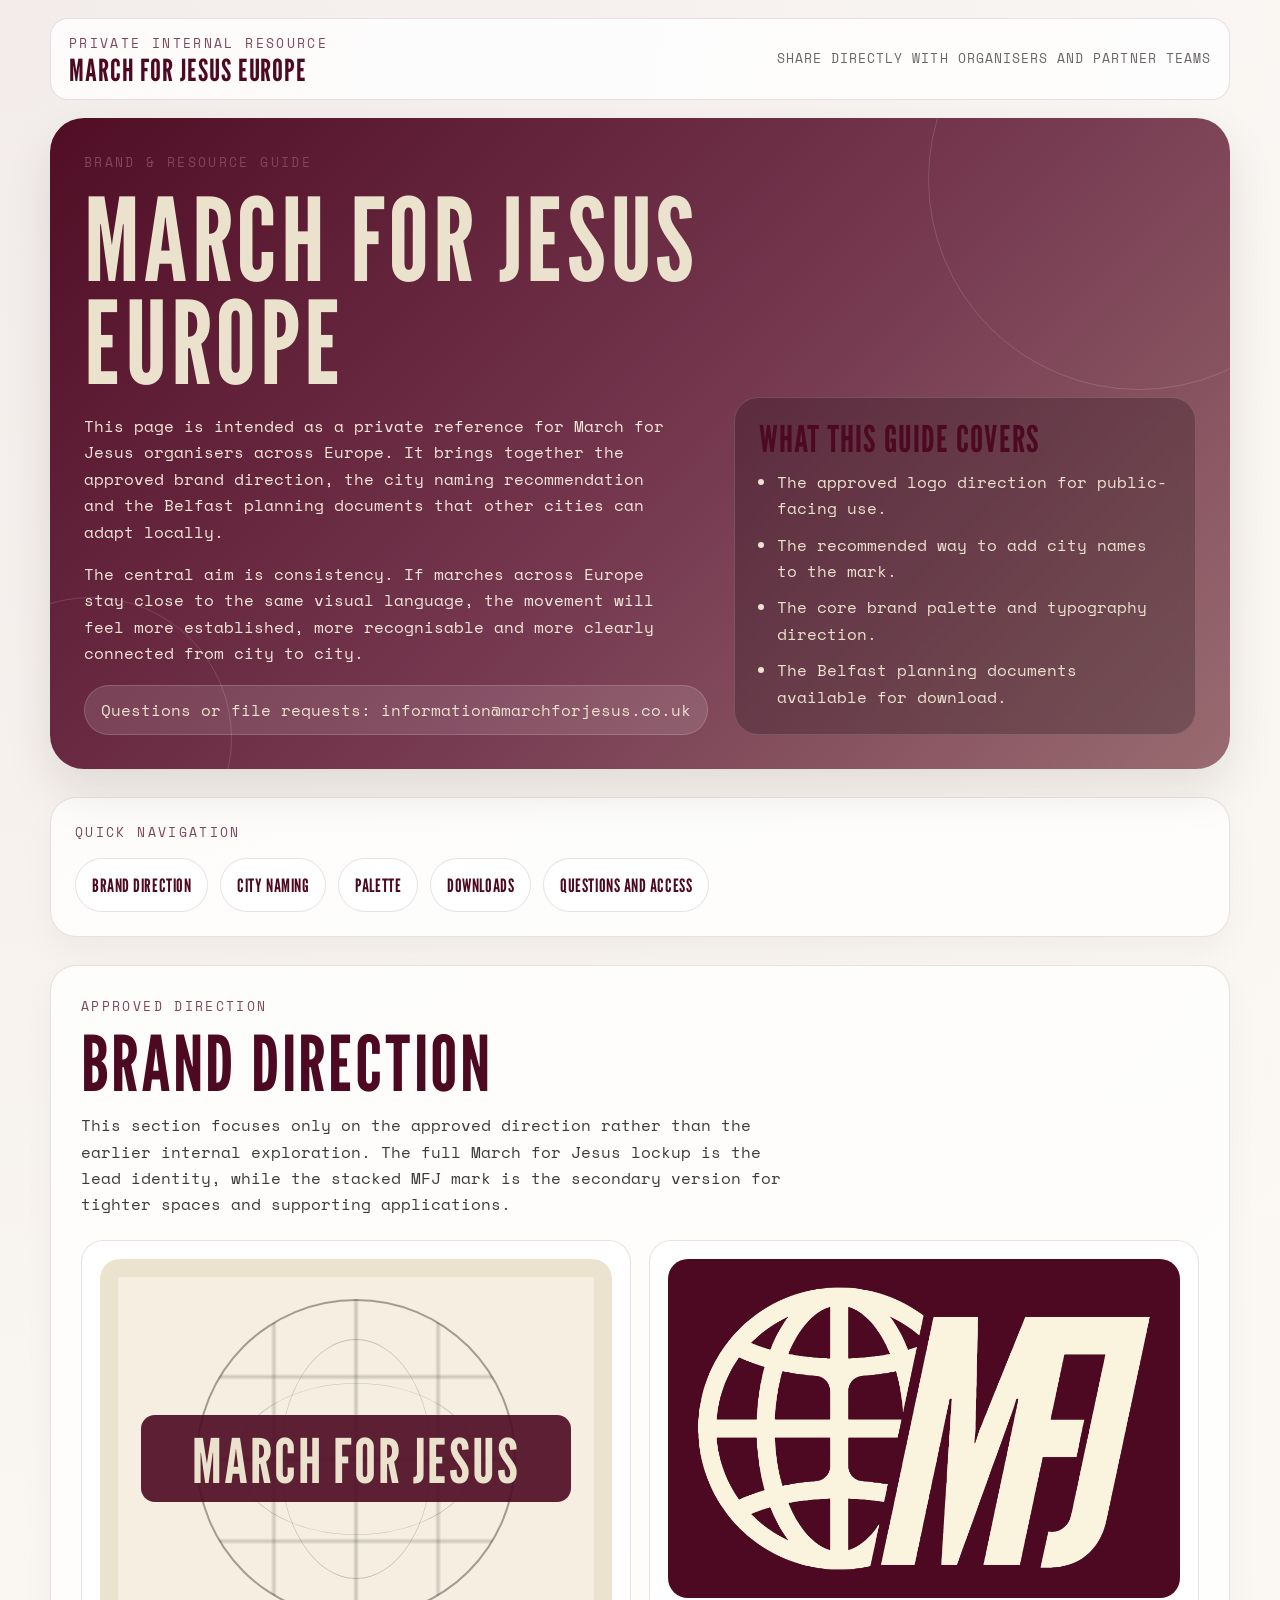
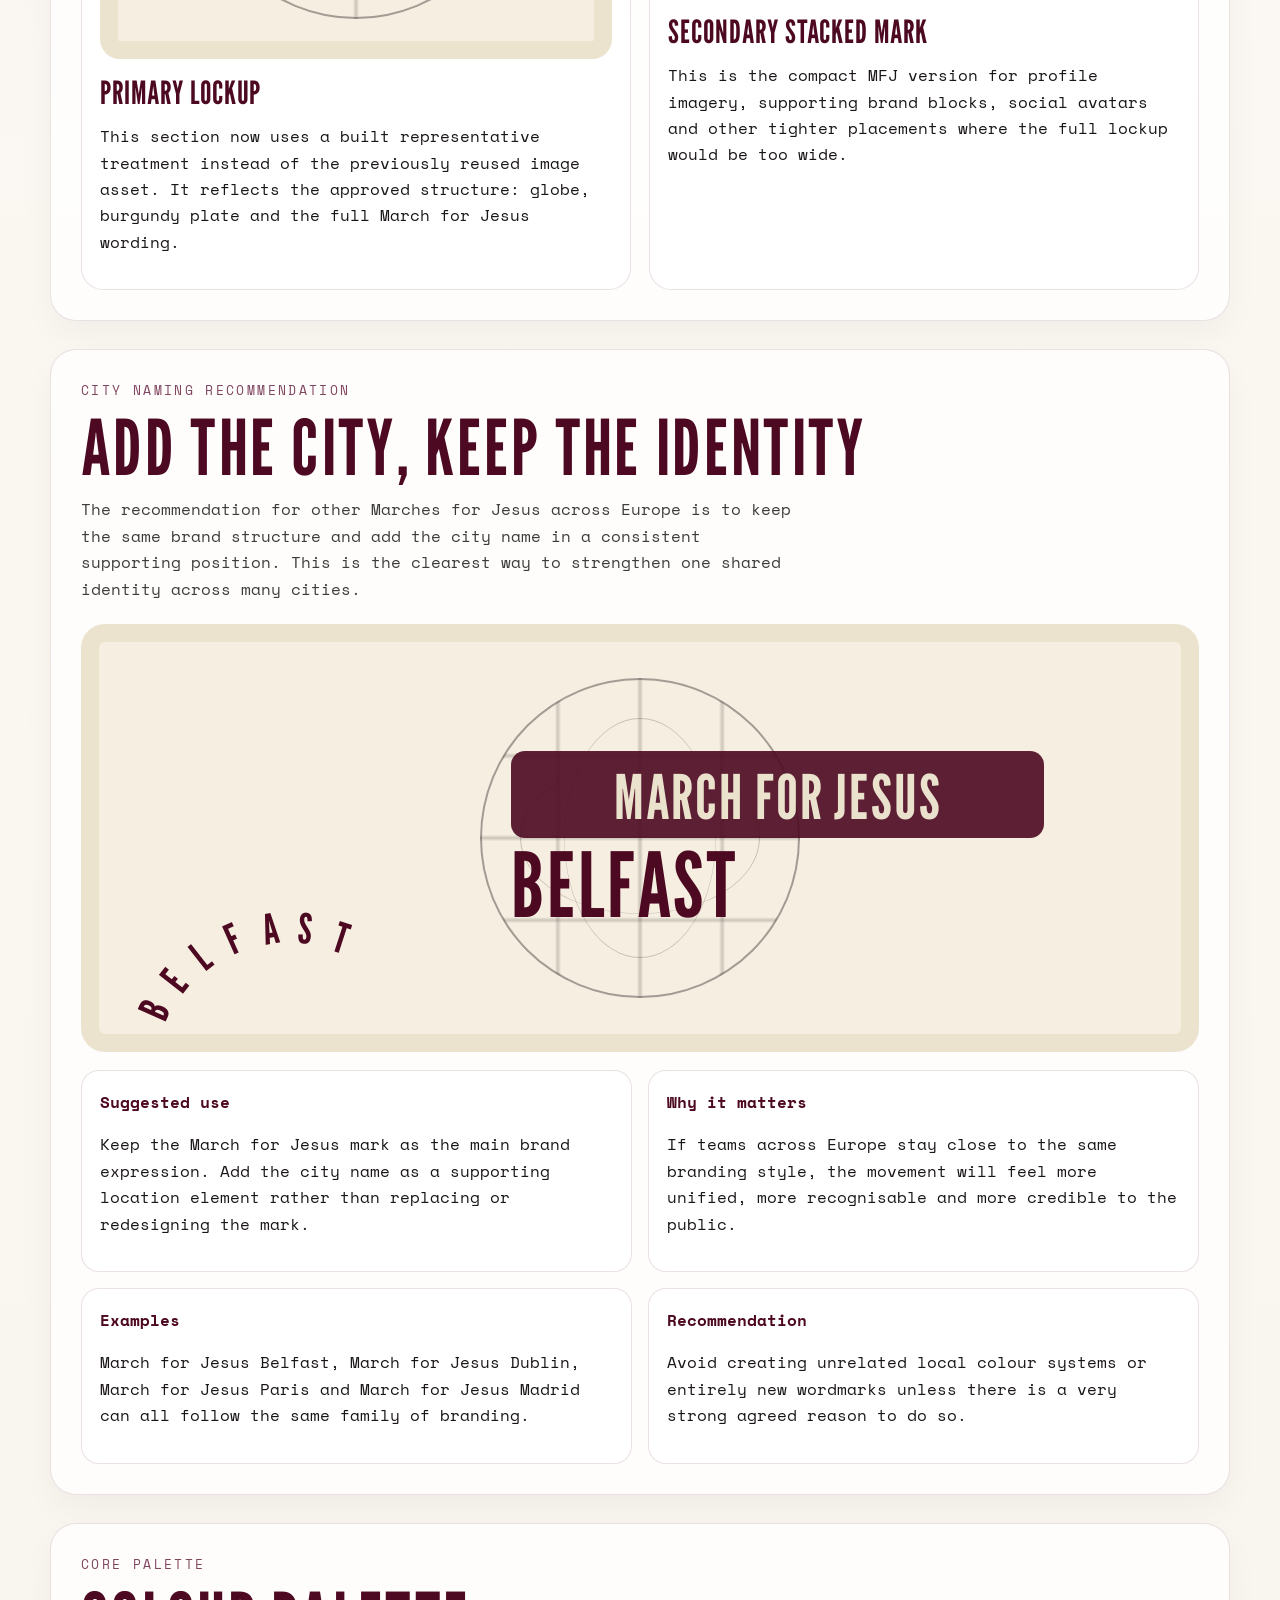
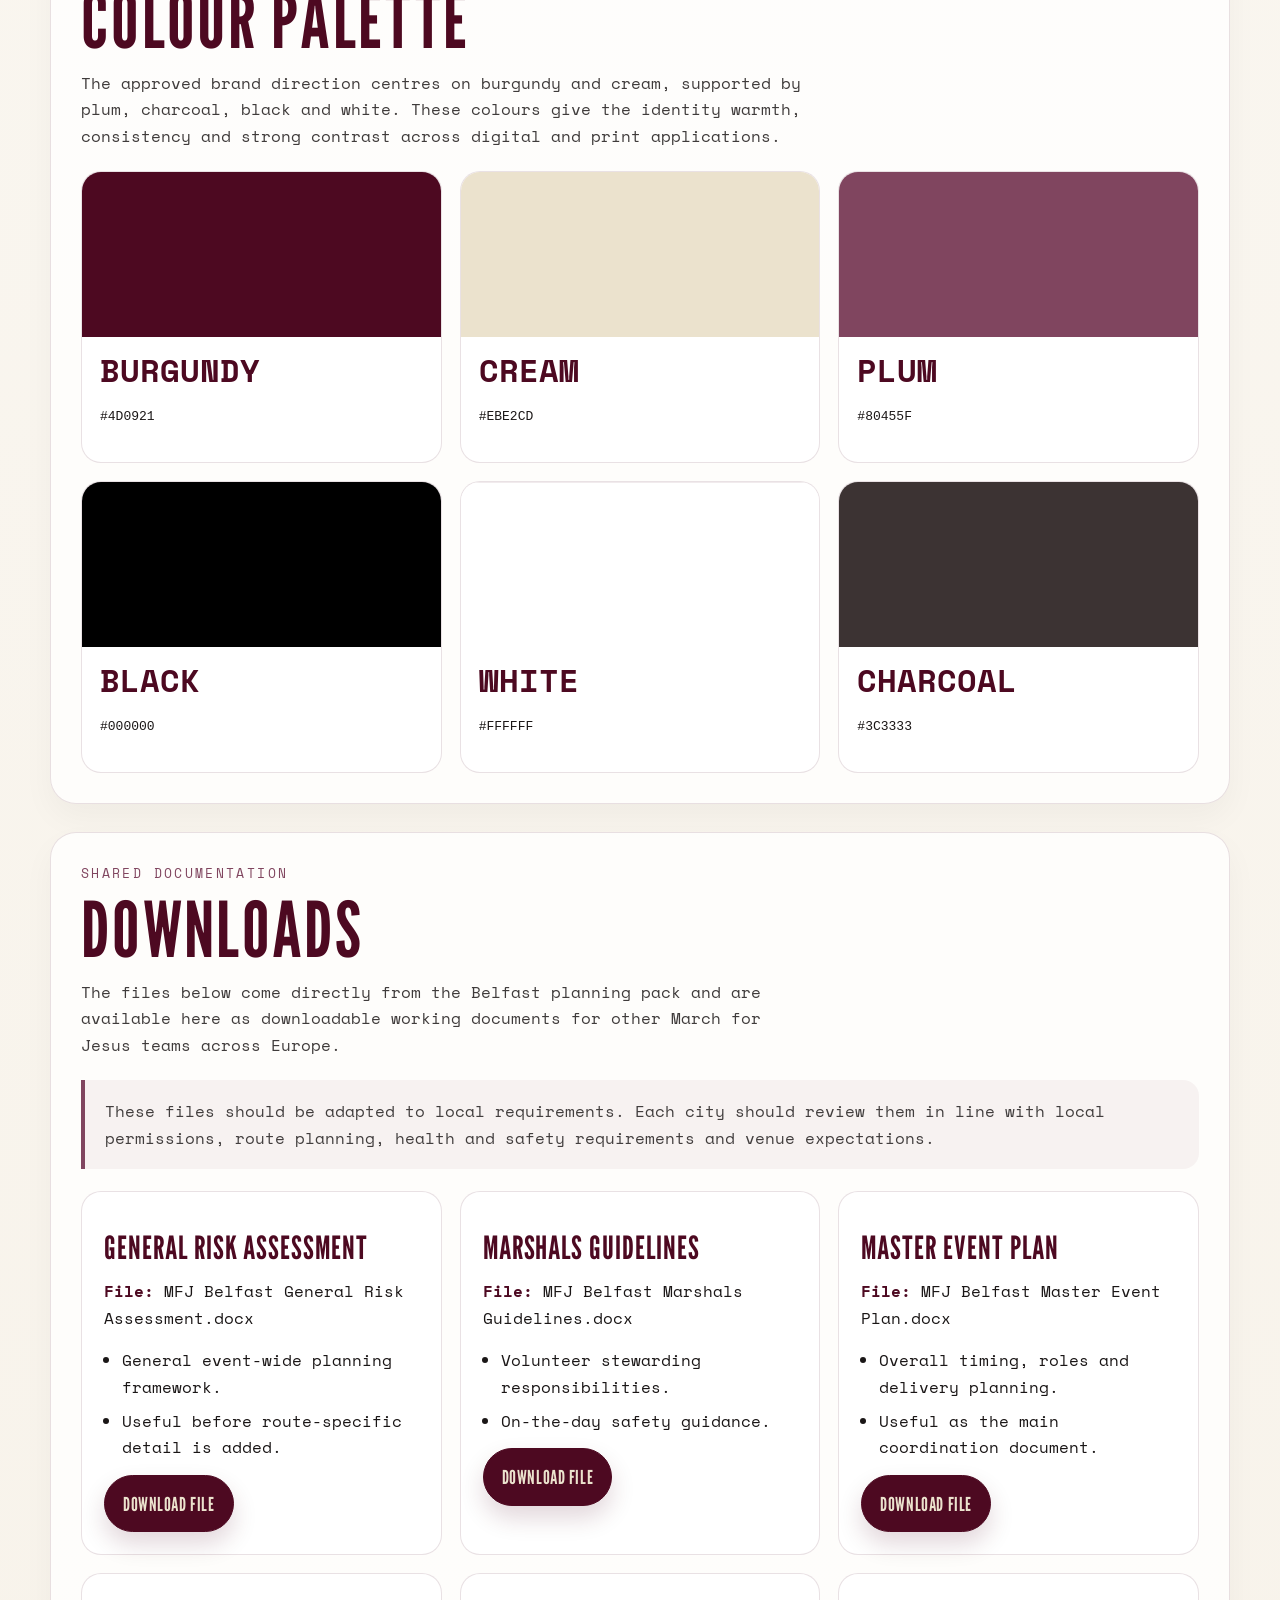
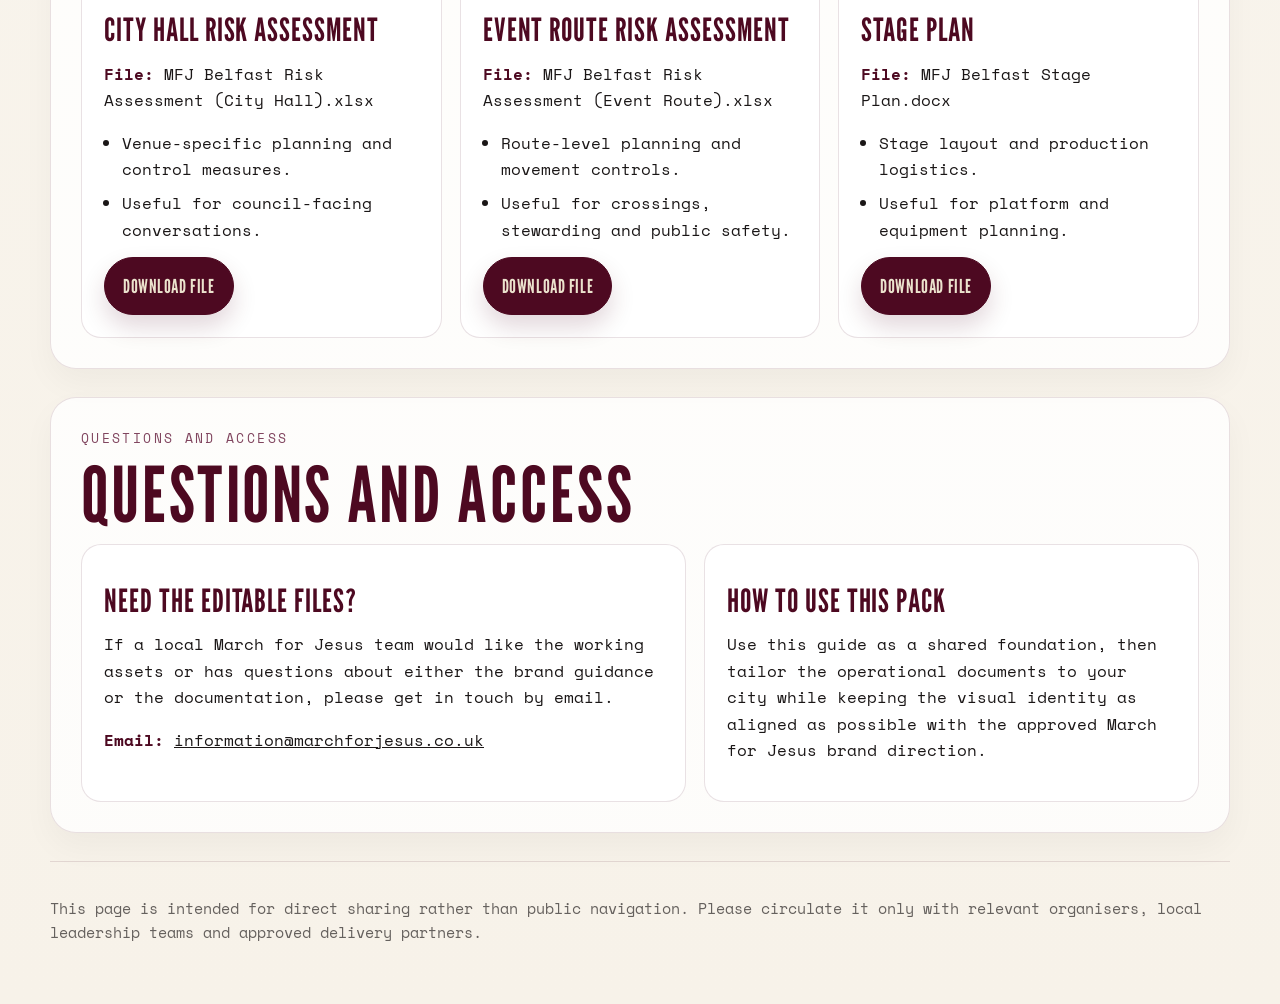
==== commit 14223bac: "Remove incorrect full lockup image from brand guide" ====
--- a/shared-europe-brand-pack-x7h3/index.html
+++ b/shared-europe-brand-pack-x7h3/index.html
@@ -322,9 +322,94 @@
     background: var(--burgundy);
   }
 
-  .logo-stage.burgundy img,
   .stacked-stage img {
     filter: brightness(0) saturate(100%) invert(96%) sepia(20%) saturate(403%) hue-rotate(313deg) brightness(102%) contrast(96%);
+  }
+
+  .constructed-lockup,
+  .constructed-city-lockup {
+    position: relative;
+    width: min(100%, 760px);
+    display: flex;
+    align-items: center;
+    justify-content: center;
+  }
+
+  .constructed-city-lockup {
+    width: min(100%, 860px);
+  }
+
+  .globe-mark {
+    position: relative;
+    width: min(52vw, 320px);
+    aspect-ratio: 1 / 1;
+    border-radius: 50%;
+    border: 2px solid rgba(60, 51, 51, 0.44);
+    overflow: hidden;
+    background:
+      linear-gradient(90deg, transparent 23%, rgba(60, 51, 51, 0.22) 24%, transparent 25%, transparent 49%, rgba(60, 51, 51, 0.24) 50%, transparent 51%, transparent 75%, rgba(60, 51, 51, 0.22) 76%, transparent 77%),
+      linear-gradient(0deg, transparent 23%, rgba(60, 51, 51, 0.22) 24%, transparent 25%, transparent 49%, rgba(60, 51, 51, 0.24) 50%, transparent 51%, transparent 75%, rgba(60, 51, 51, 0.22) 76%, transparent 77%);
+  }
+
+  .globe-mark::before,
+  .globe-mark::after {
+    content: "";
+    position: absolute;
+    inset: 12% 0;
+    border-radius: 50%;
+    border: 1.5px solid rgba(60, 51, 51, 0.26);
+    transform: scaleX(0.48);
+  }
+
+  .globe-mark::after {
+    inset: 0 12%;
+    transform: scaleY(0.48);
+  }
+
+  .plate-wordmark {
+    position: absolute;
+    z-index: 2;
+    display: inline-flex;
+    align-items: center;
+    justify-content: center;
+    min-width: clamp(240px, 42vw, 430px);
+    padding: 18px 28px 14px;
+    border-radius: 14px;
+    background: rgba(77, 9, 33, 0.9);
+    color: var(--cream);
+    font-family: "League Gothic", sans-serif;
+    font-size: clamp(2.3rem, 4.8vw, 4.8rem);
+    line-height: 0.9;
+    text-transform: uppercase;
+    letter-spacing: 0.03em;
+    text-align: center;
+  }
+
+  .city-wordmark {
+    position: absolute;
+    z-index: 2;
+    display: flex;
+    flex-direction: column;
+    align-items: flex-start;
+    right: 3%;
+    width: min(62%, 560px);
+  }
+
+  .city-wordmark .plate-wordmark {
+    position: static;
+    min-width: 0;
+    width: 100%;
+  }
+
+  .city-wordmark .city-tail {
+    display: inline-block;
+    margin-top: 6px;
+    color: var(--burgundy);
+    font-family: "League Gothic", sans-serif;
+    font-size: clamp(3.6rem, 7vw, 6.8rem);
+    line-height: 0.9;
+    text-transform: uppercase;
+    letter-spacing: 0.03em;
   }
 
   .logo-caption h3,
@@ -507,6 +592,11 @@
       transform: scale(0.78);
       transform-origin: top left;
     }
+
+    .city-wordmark {
+      right: 1%;
+      width: min(64%, 520px);
+    }
   }
 
   @media (max-width: 680px) {
@@ -531,6 +621,14 @@
       left: 10px;
       top: 24px;
       transform: scale(0.5);
+    }
+
+    .globe-mark {
+      width: min(64vw, 240px);
+    }
+
+    .city-wordmark {
+      width: min(66%, 360px);
     }
   }
 </style>
@@ -600,11 +698,14 @@
         <div class="grid-2">
           <article class="card logo-card">
             <div class="logo-stage cream-frame">
-              <img src="../images/mfjlogo1.png" alt="Approved March for Jesus primary lockup">
+              <div class="constructed-lockup" aria-label="Representative full lockup treatment">
+                <div class="globe-mark" aria-hidden="true"></div>
+                <div class="plate-wordmark">March for Jesus</div>
+              </div>
             </div>
             <div class="logo-caption">
               <h3>Primary lockup</h3>
-              <p>This is the main public-facing mark. It should be used for official presentations, guidance pages, headers and other formal applications where the full March for Jesus identity needs to be seen clearly.</p>
+              <p>This section now uses a built representative treatment instead of the previously reused image asset. It reflects the approved structure: globe, burgundy plate and the full March for Jesus wording.</p>
             </div>
           </article>
           <article class="card logo-card">
@@ -637,7 +738,13 @@
             <span>S</span>
             <span>T</span>
           </div>
-          <img src="../images/mfjlogo1.png" alt="Recommended Belfast city application">
+          <div class="constructed-city-lockup" aria-label="Representative Belfast city application">
+            <div class="globe-mark" aria-hidden="true"></div>
+            <div class="city-wordmark">
+              <div class="plate-wordmark">March for Jesus</div>
+              <div class="city-tail">Belfast</div>
+            </div>
+          </div>
         </div>
         <div class="city-guidance">
           <div class="mini-card">
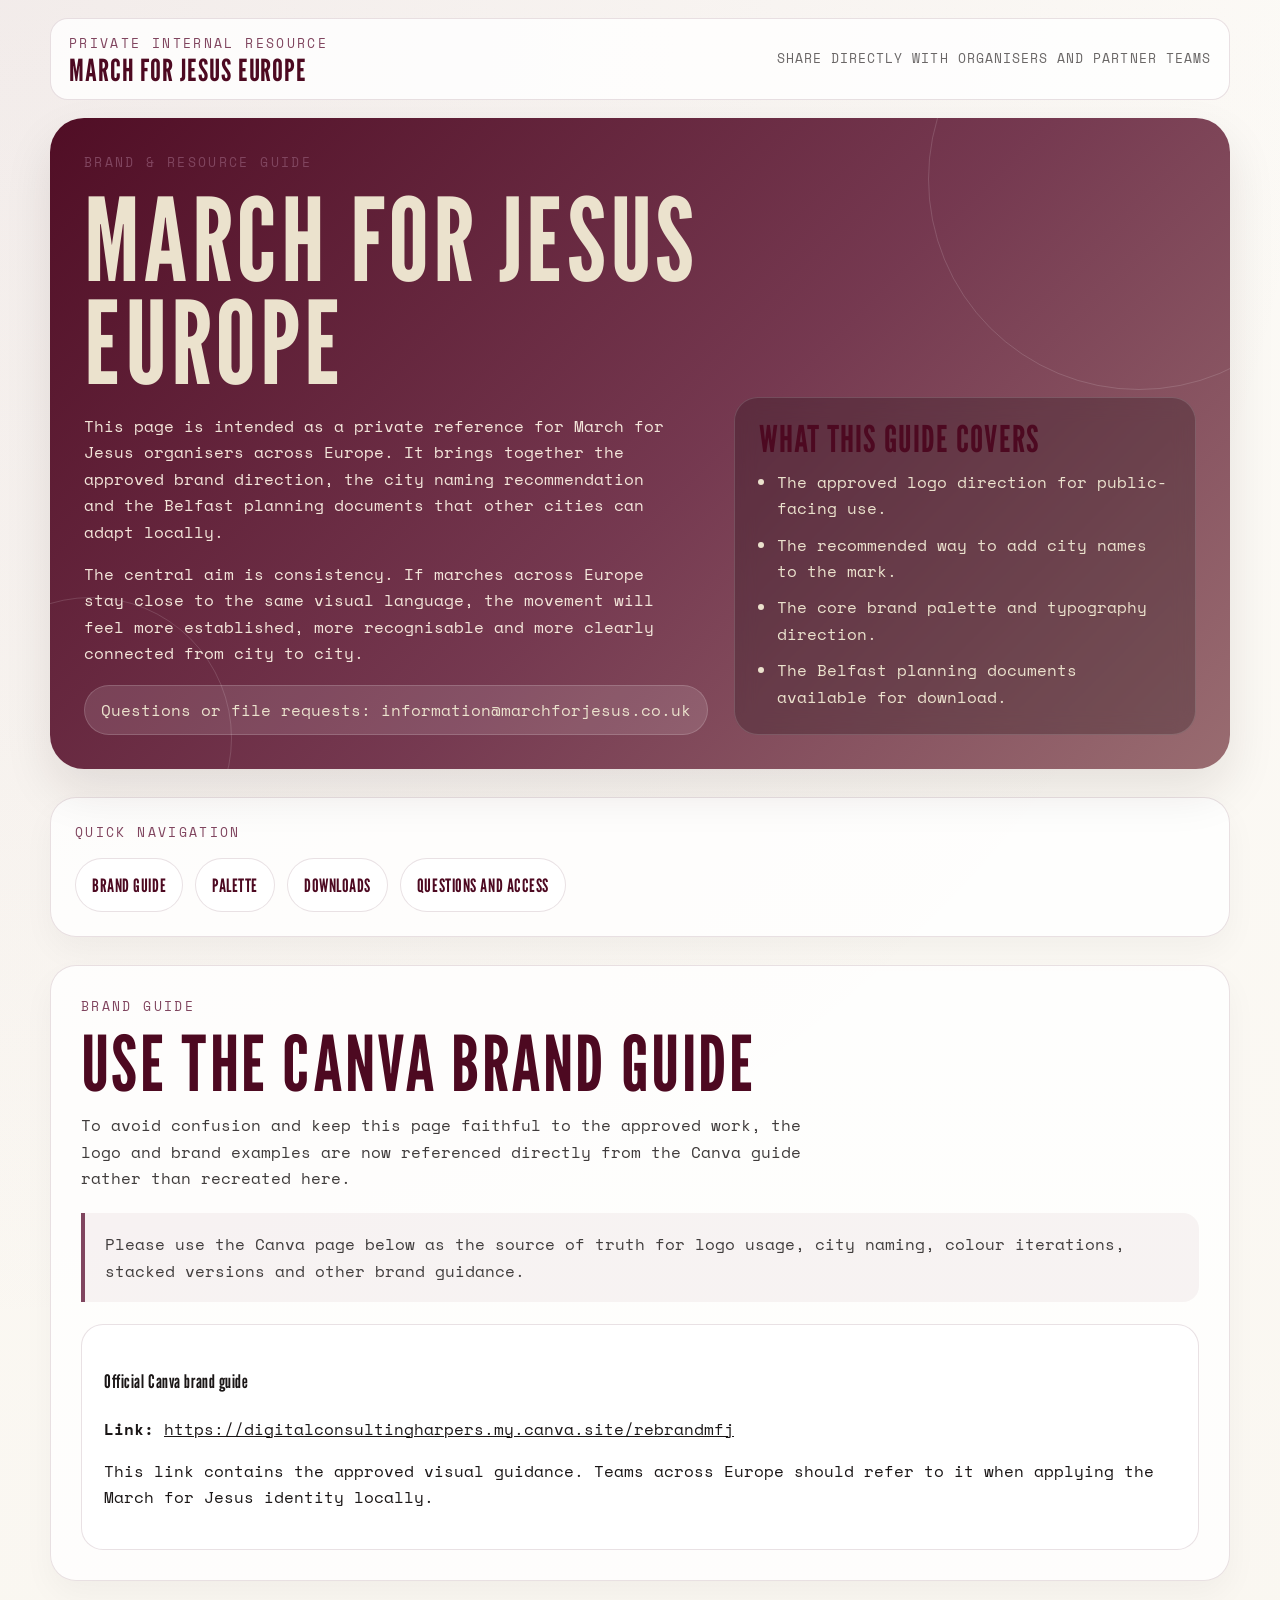
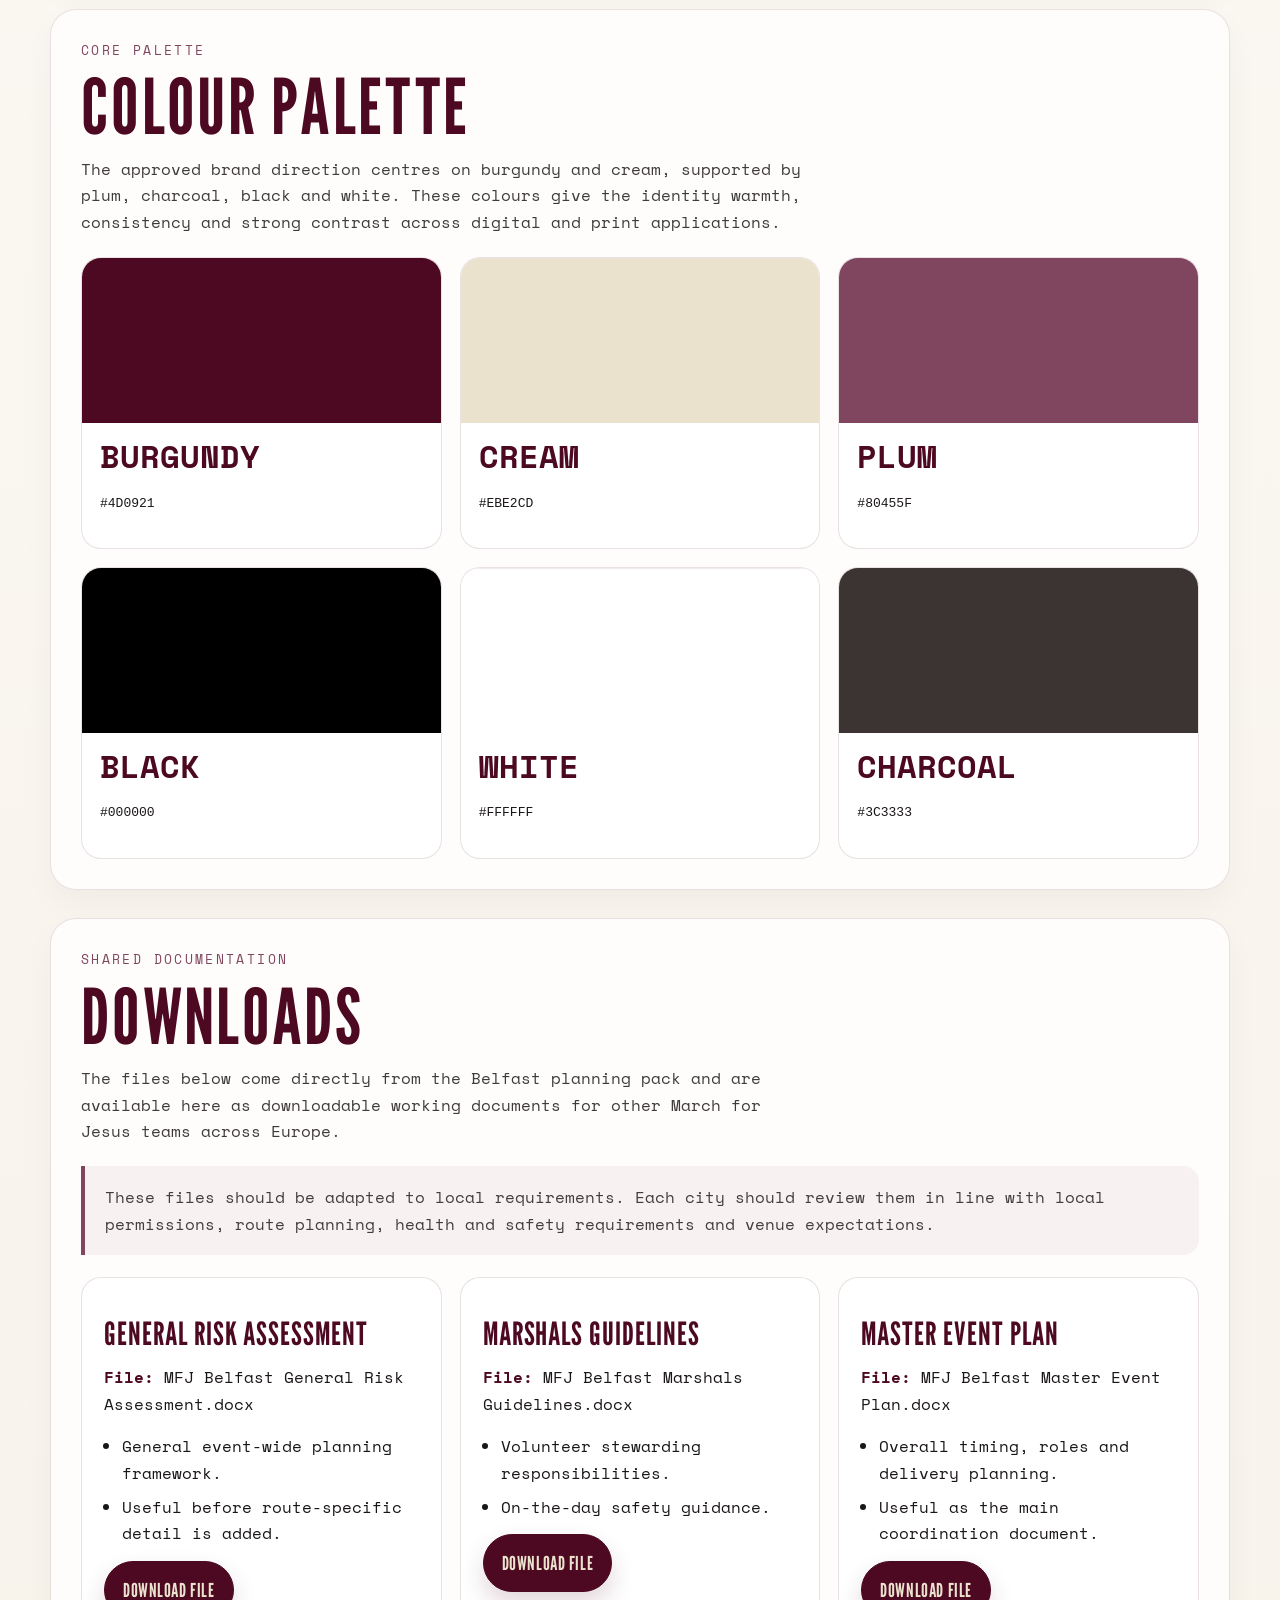
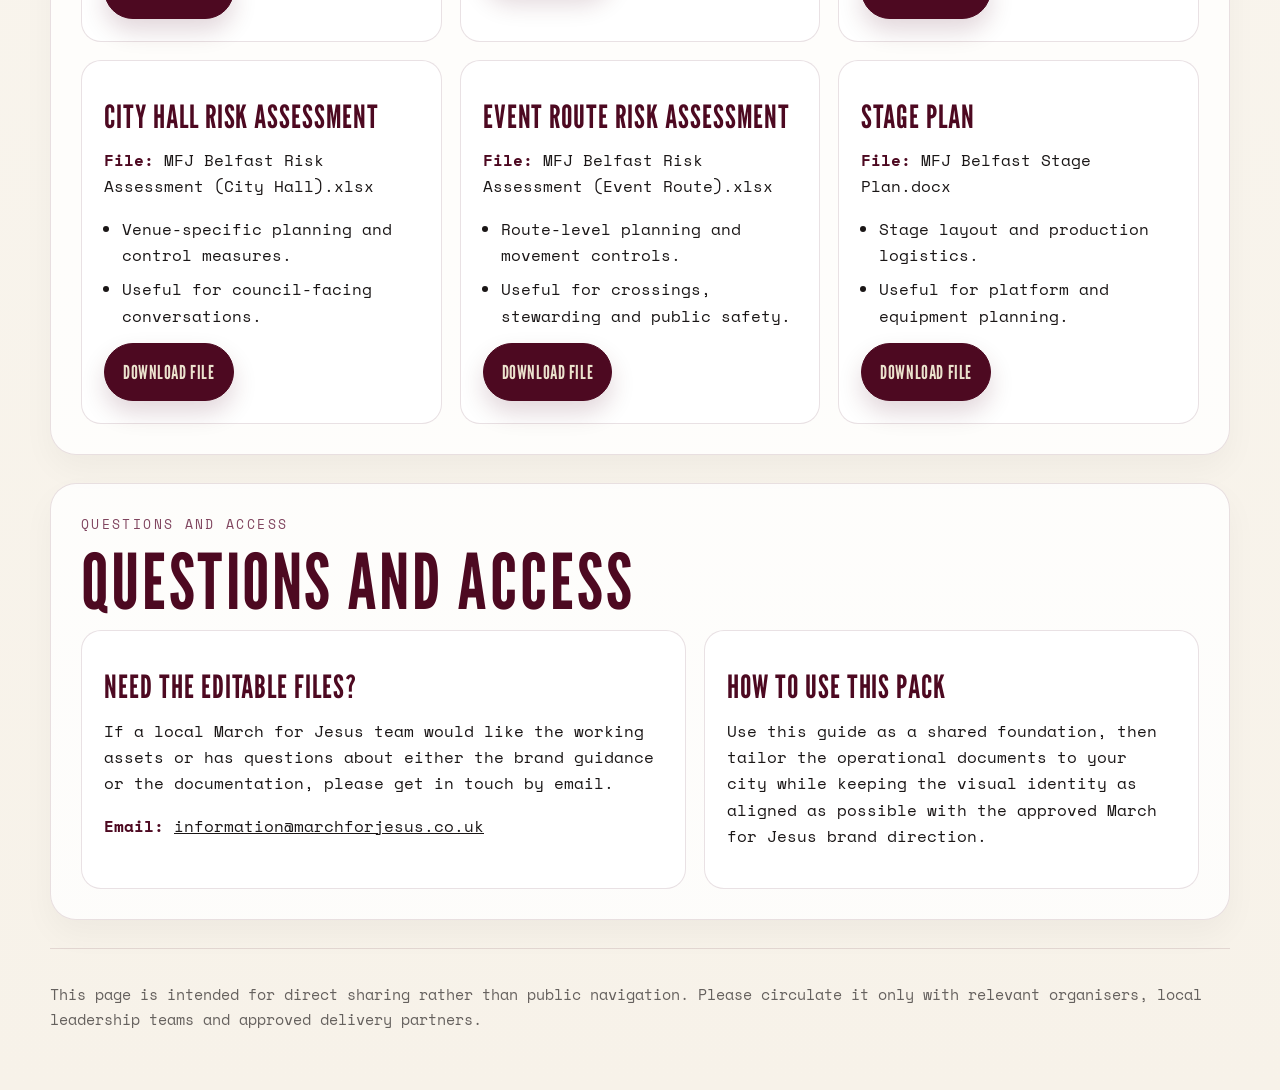
==== commit f0228126: "Link Europe brand page to Canva guide" ====
--- a/shared-europe-brand-pack-x7h3/index.html
+++ b/shared-europe-brand-pack-x7h3/index.html
@@ -679,8 +679,7 @@
       <div class="toc-frame">
         <div class="eyebrow">Quick navigation</div>
         <div class="toc-links">
-          <a class="toc-link" href="#brand">Brand direction</a>
-          <a class="toc-link" href="#city">City naming</a>
+          <a class="toc-link" href="#brand-guide">Brand guide</a>
           <a class="toc-link" href="#palette">Palette</a>
           <a class="toc-link" href="#downloads">Downloads</a>
           <a class="toc-link" href="#support">Questions and access</a>
@@ -689,80 +688,17 @@
     </div>
   </section>
 
-  <section class="section" id="brand">
+  <section class="section" id="brand-guide">
     <div class="shell">
       <div class="section-frame">
-        <div class="eyebrow">Approved direction</div>
-        <h2>Brand direction</h2>
-        <p class="section-intro">This section focuses only on the approved direction rather than the earlier internal exploration. The full March for Jesus lockup is the lead identity, while the stacked MFJ mark is the secondary version for tighter spaces and supporting applications.</p>
-        <div class="grid-2">
-          <article class="card logo-card">
-            <div class="logo-stage cream-frame">
-              <div class="constructed-lockup" aria-label="Representative full lockup treatment">
-                <div class="globe-mark" aria-hidden="true"></div>
-                <div class="plate-wordmark">March for Jesus</div>
-              </div>
-            </div>
-            <div class="logo-caption">
-              <h3>Primary lockup</h3>
-              <p>This section now uses a built representative treatment instead of the previously reused image asset. It reflects the approved structure: globe, burgundy plate and the full March for Jesus wording.</p>
-            </div>
-          </article>
-          <article class="card logo-card">
-            <div class="stacked-stage">
-              <img src="../images/Stacked logo.png" alt="Stacked MFJ secondary mark">
-            </div>
-            <div class="logo-caption">
-              <h3>Secondary stacked mark</h3>
-              <p>This is the compact MFJ version for profile imagery, supporting brand blocks, social avatars and other tighter placements where the full lockup would be too wide.</p>
-            </div>
-          </article>
-        </div>
-      </div>
-    </div>
-  </section>
-
-  <section class="section" id="city">
-    <div class="shell">
-      <div class="section-frame">
-        <div class="eyebrow">City naming recommendation</div>
-        <h2>Add the city, keep the identity</h2>
-        <p class="section-intro">The recommendation for other Marches for Jesus across Europe is to keep the same brand structure and add the city name in a consistent supporting position. This is the clearest way to strengthen one shared identity across many cities.</p>
-        <div class="city-stage">
-          <div class="city-arc" aria-hidden="true">
-            <span>B</span>
-            <span>E</span>
-            <span>L</span>
-            <span>F</span>
-            <span>A</span>
-            <span>S</span>
-            <span>T</span>
-          </div>
-          <div class="constructed-city-lockup" aria-label="Representative Belfast city application">
-            <div class="globe-mark" aria-hidden="true"></div>
-            <div class="city-wordmark">
-              <div class="plate-wordmark">March for Jesus</div>
-              <div class="city-tail">Belfast</div>
-            </div>
-          </div>
-        </div>
-        <div class="city-guidance">
-          <div class="mini-card">
-            <strong>Suggested use</strong>
-            <p>Keep the March for Jesus mark as the main brand expression. Add the city name as a supporting location element rather than replacing or redesigning the mark.</p>
-          </div>
-          <div class="mini-card">
-            <strong>Why it matters</strong>
-            <p>If teams across Europe stay close to the same branding style, the movement will feel more unified, more recognisable and more credible to the public.</p>
-          </div>
-          <div class="mini-card">
-            <strong>Examples</strong>
-            <p>March for Jesus Belfast, March for Jesus Dublin, March for Jesus Paris and March for Jesus Madrid can all follow the same family of branding.</p>
-          </div>
-          <div class="mini-card">
-            <strong>Recommendation</strong>
-            <p>Avoid creating unrelated local colour systems or entirely new wordmarks unless there is a very strong agreed reason to do so.</p>
-          </div>
+        <div class="eyebrow">Brand guide</div>
+        <h2>Use the Canva brand guide</h2>
+        <p class="section-intro">To avoid confusion and keep this page faithful to the approved work, the logo and brand examples are now referenced directly from the Canva guide rather than recreated here.</p>
+        <div class="section-note">Please use the Canva page below as the source of truth for logo usage, city naming, colour iterations, stacked versions and other brand guidance.</div>
+        <div class="card">
+          <h3>Official Canva brand guide</h3>
+          <p><strong>Link:</strong> <a href="https://digitalconsultingharpers.my.canva.site/rebrandmfj" target="_blank" rel="noopener noreferrer">https://digitalconsultingharpers.my.canva.site/rebrandmfj</a></p>
+          <p>This link contains the approved visual guidance. Teams across Europe should refer to it when applying the March for Jesus identity locally.</p>
         </div>
       </div>
     </div>
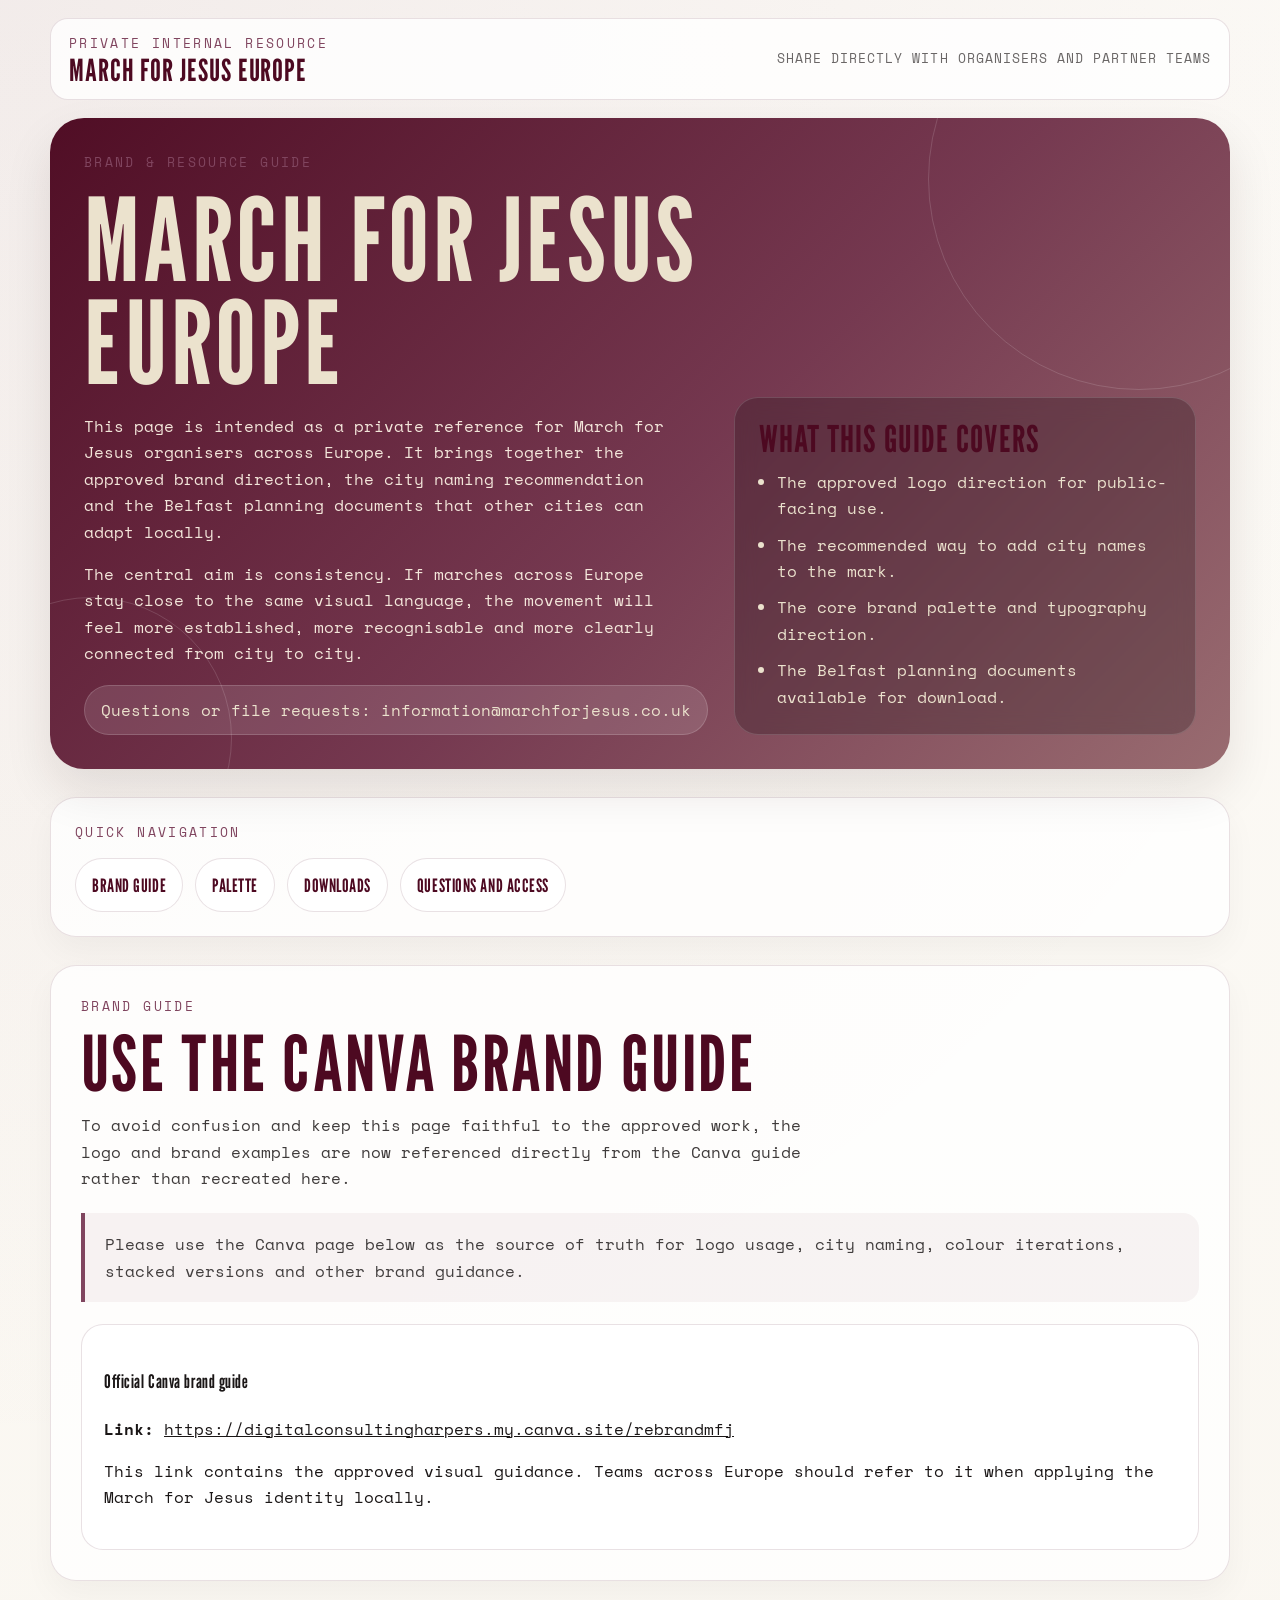
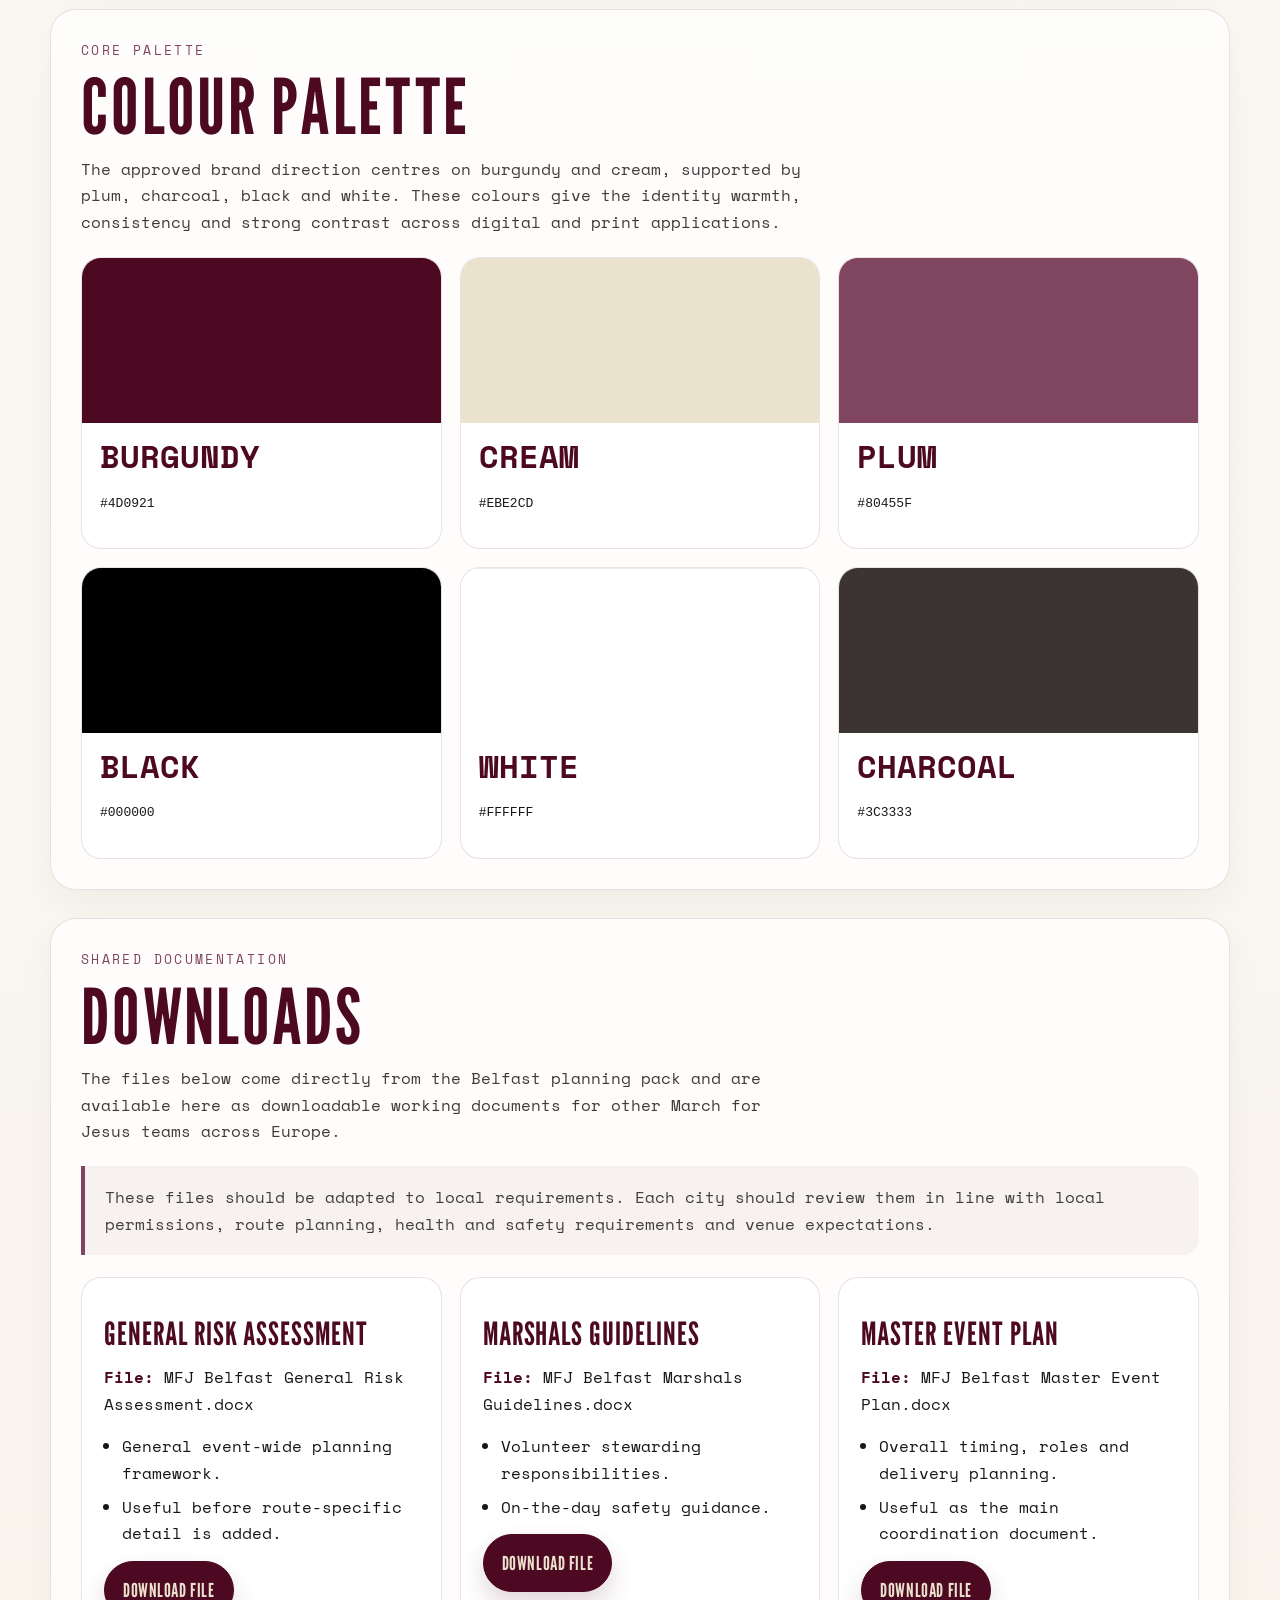
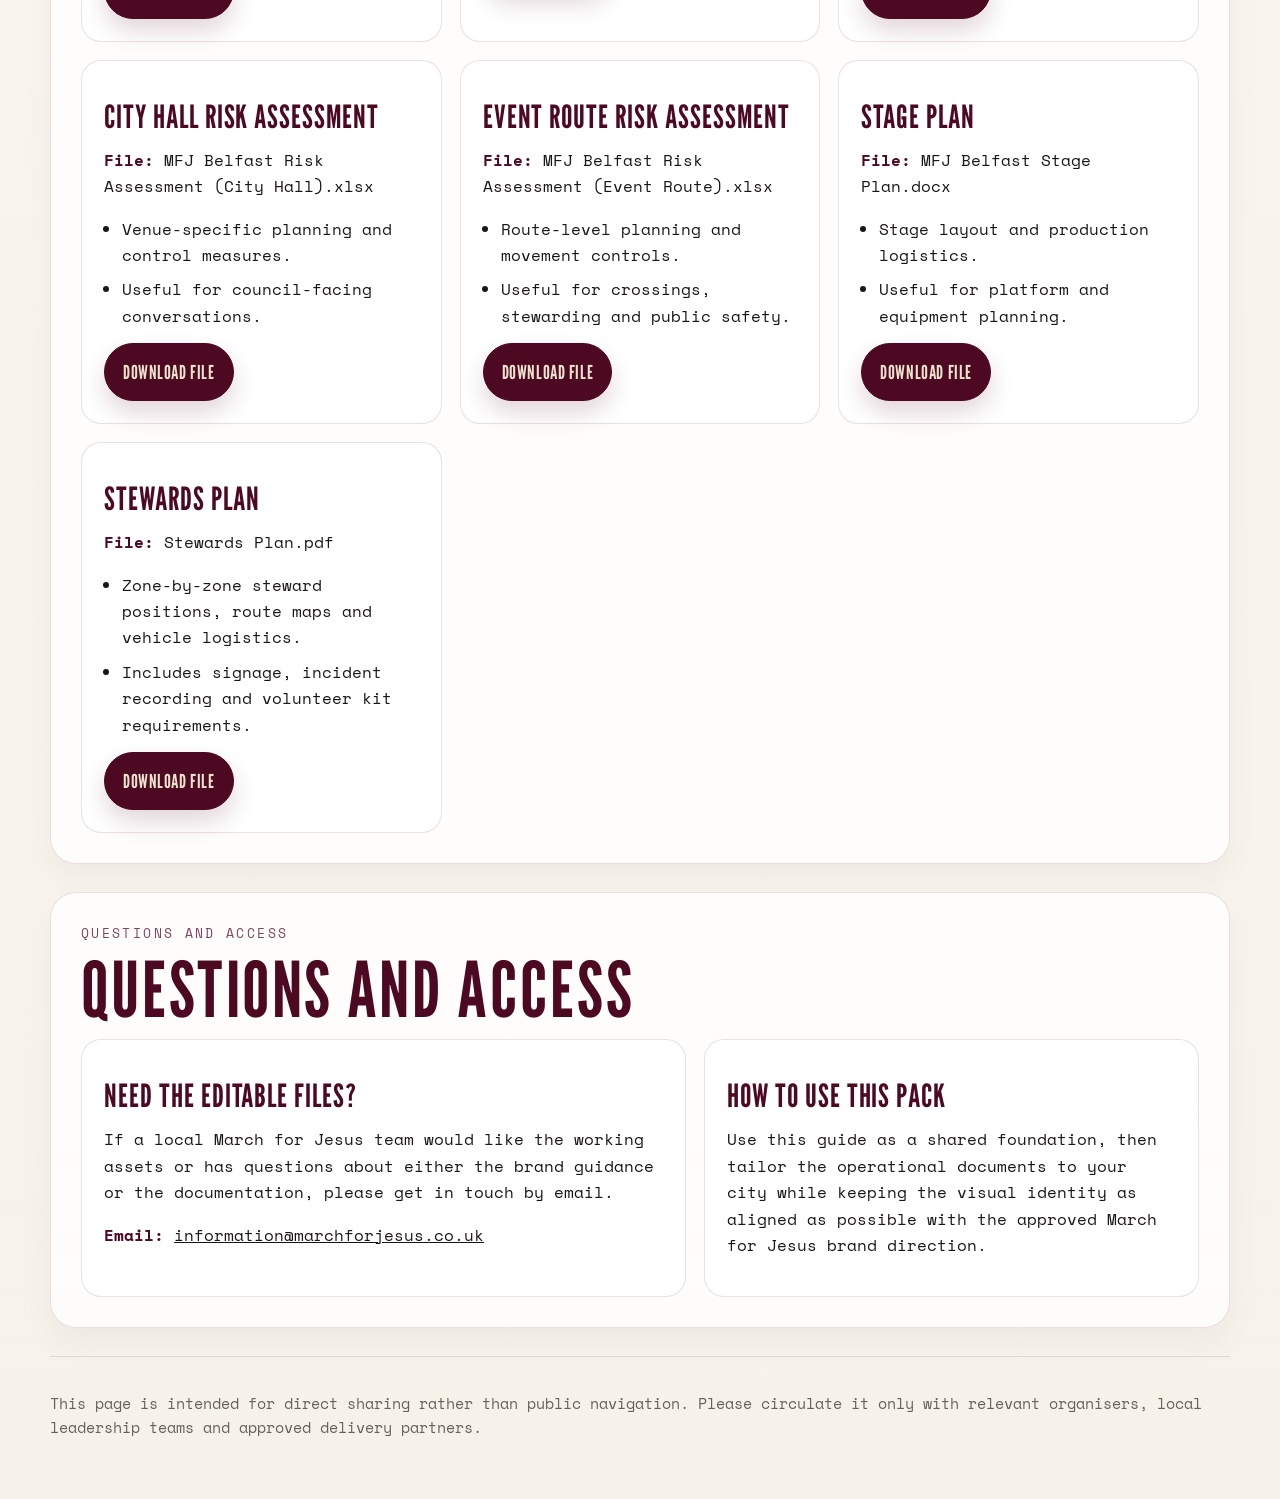
==== commit fb2e10ea: "Add Stewards Plan PDF to European brand kit downloads Co-authored-by: Copilot <223556219+Copilot@use" ====
--- a/shared-europe-brand-pack-x7h3/index.html
+++ b/shared-europe-brand-pack-x7h3/index.html
@@ -820,6 +820,15 @@
             </ul>
             <a class="download-link" href="downloads/MFJ Belfast Stage Plan.docx" download>Download file</a>
           </article>
+          <article class="download-card">
+            <h3>Stewards plan</h3>
+            <p><strong>File:</strong> Stewards Plan.pdf</p>
+            <ul class="download-list">
+              <li>Zone-by-zone steward positions, route maps and vehicle logistics.</li>
+              <li>Includes signage, incident recording and volunteer kit requirements.</li>
+            </ul>
+            <a class="download-link" href="downloads/Stewards Plan.pdf" download>Download file</a>
+          </article>
         </div>
       </div>
     </div>
